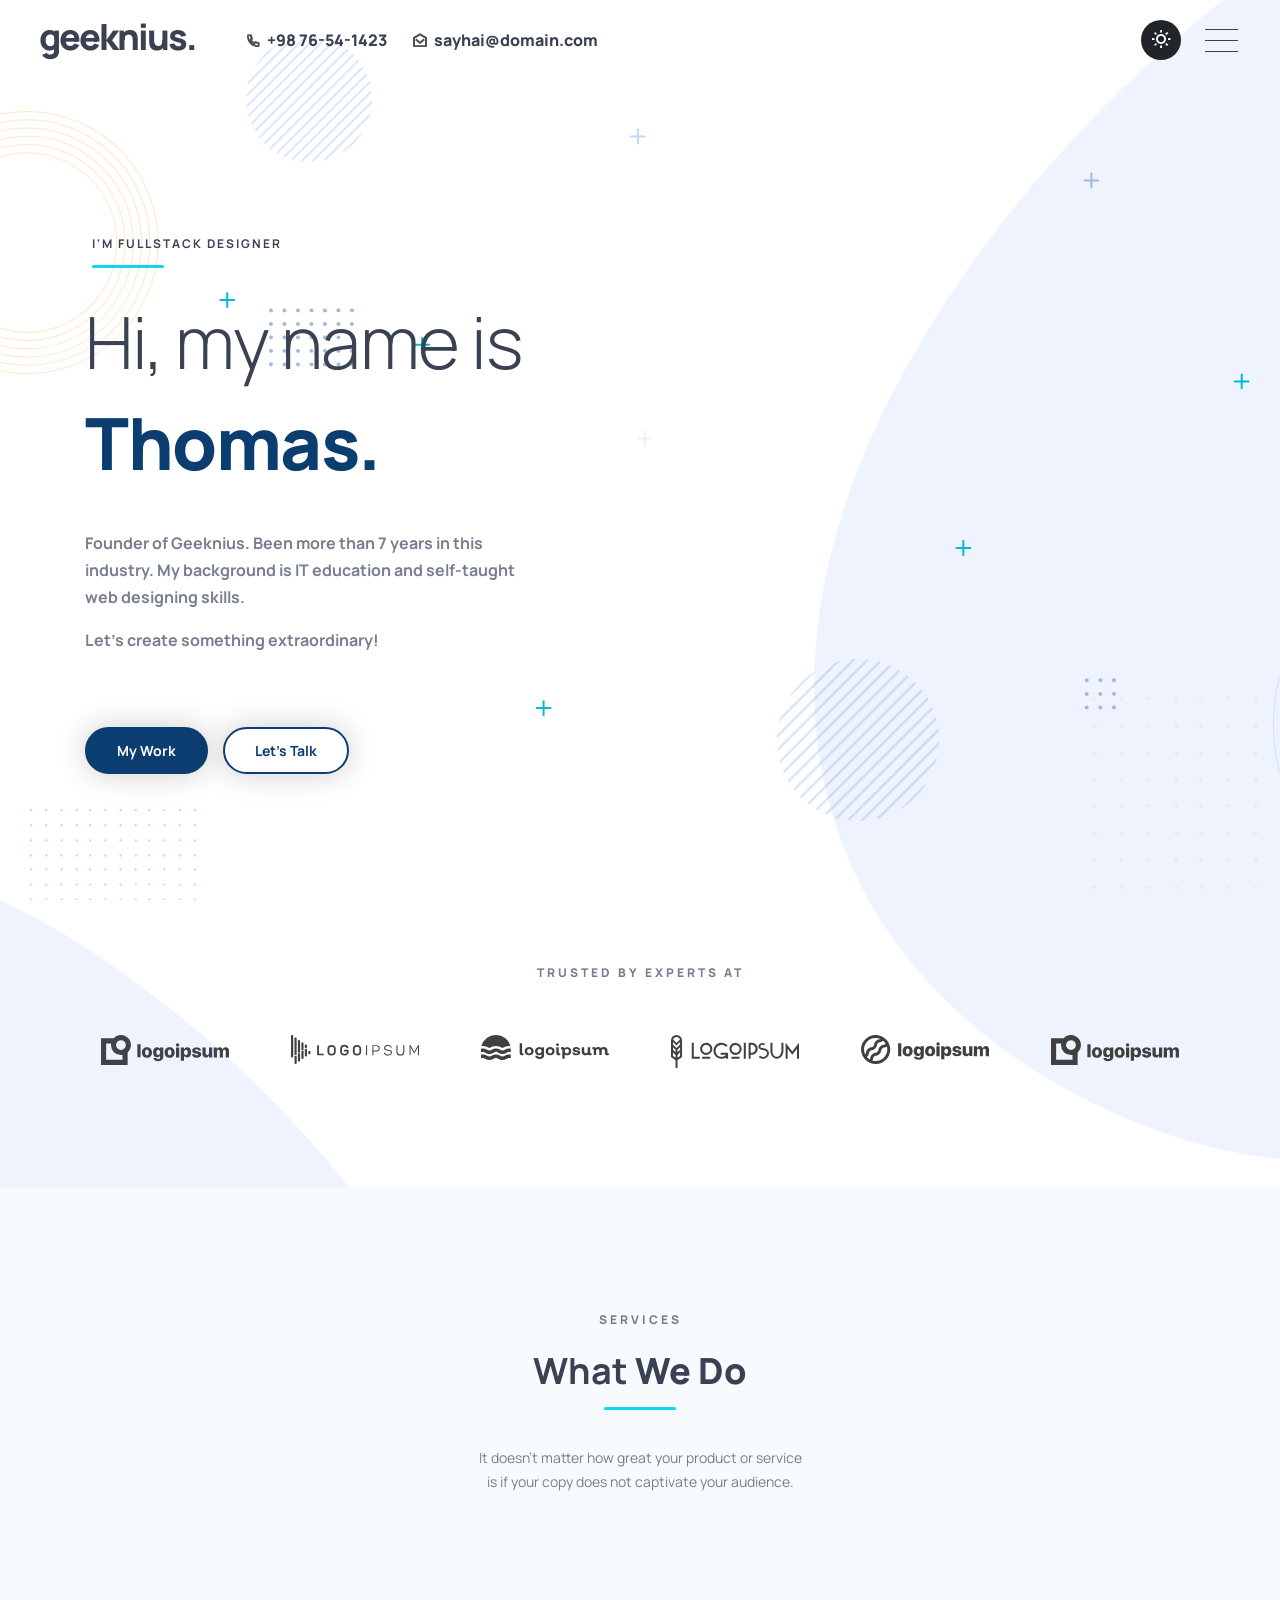
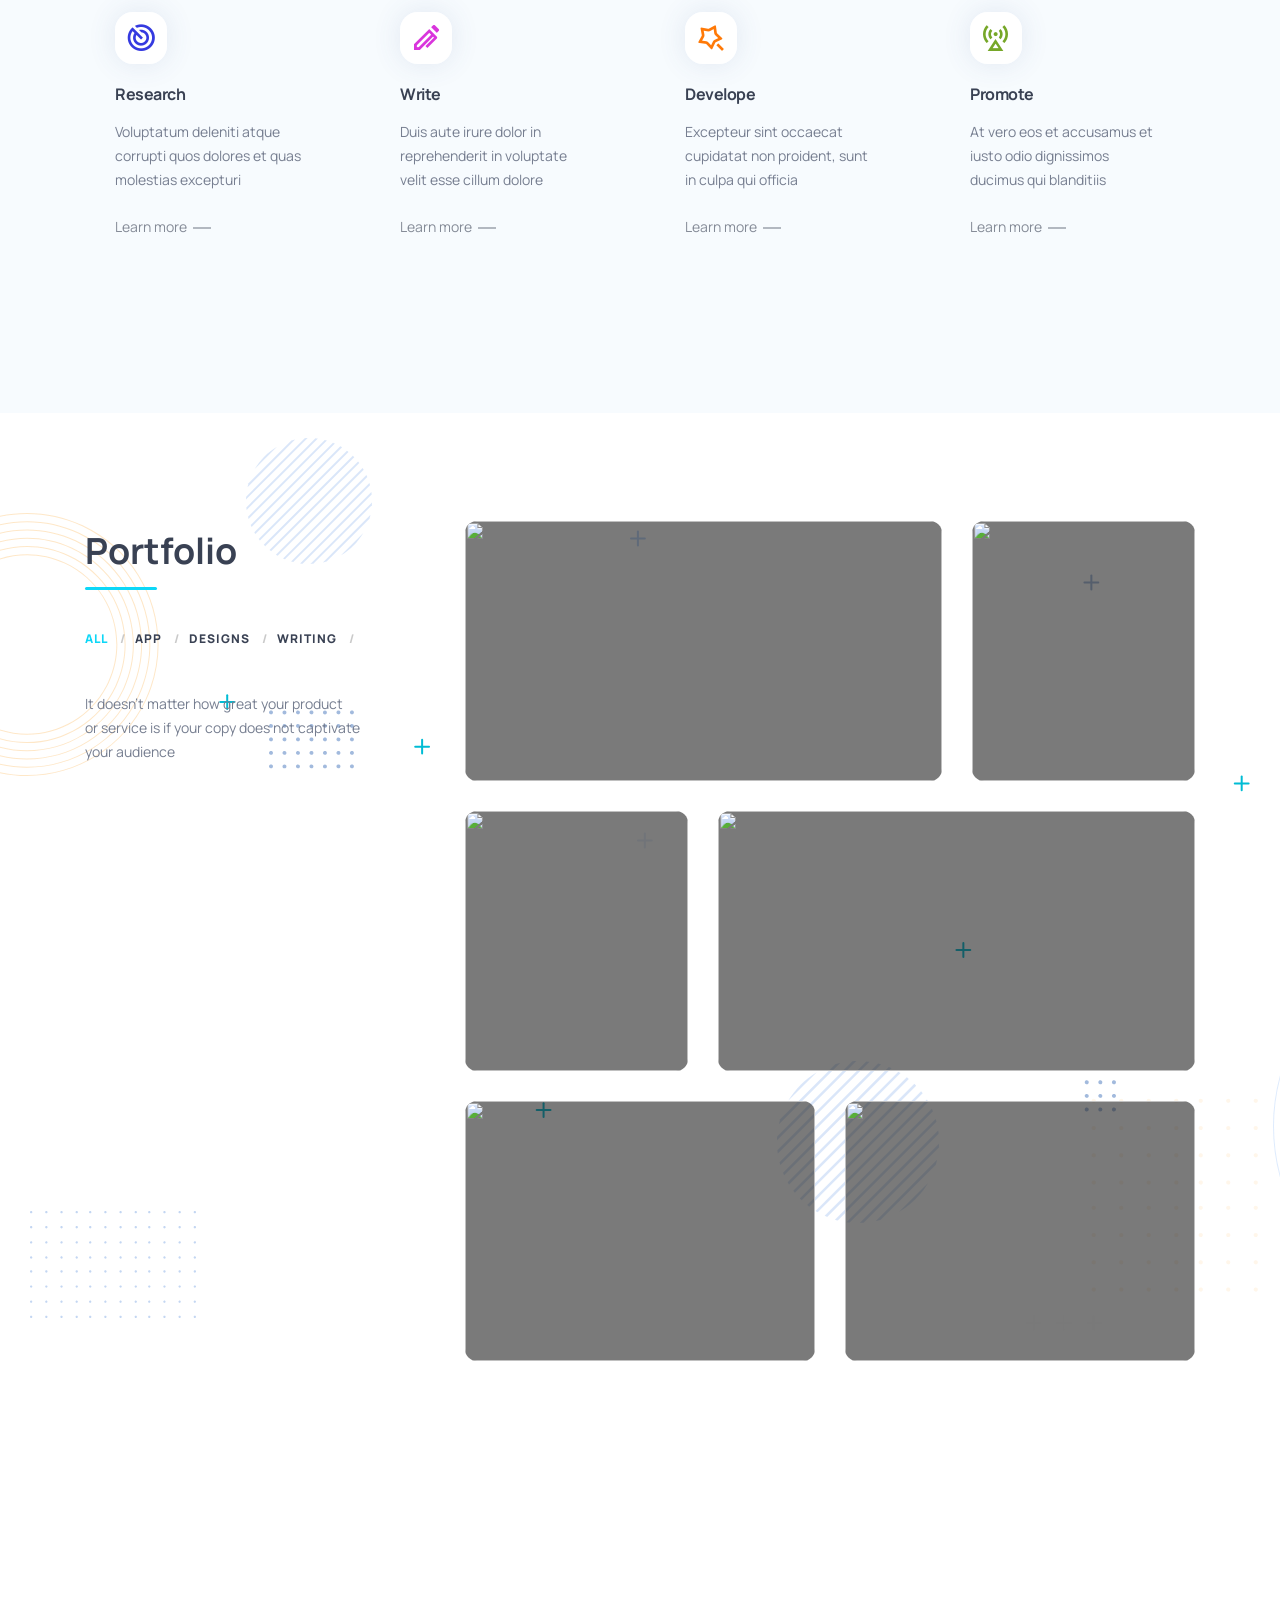
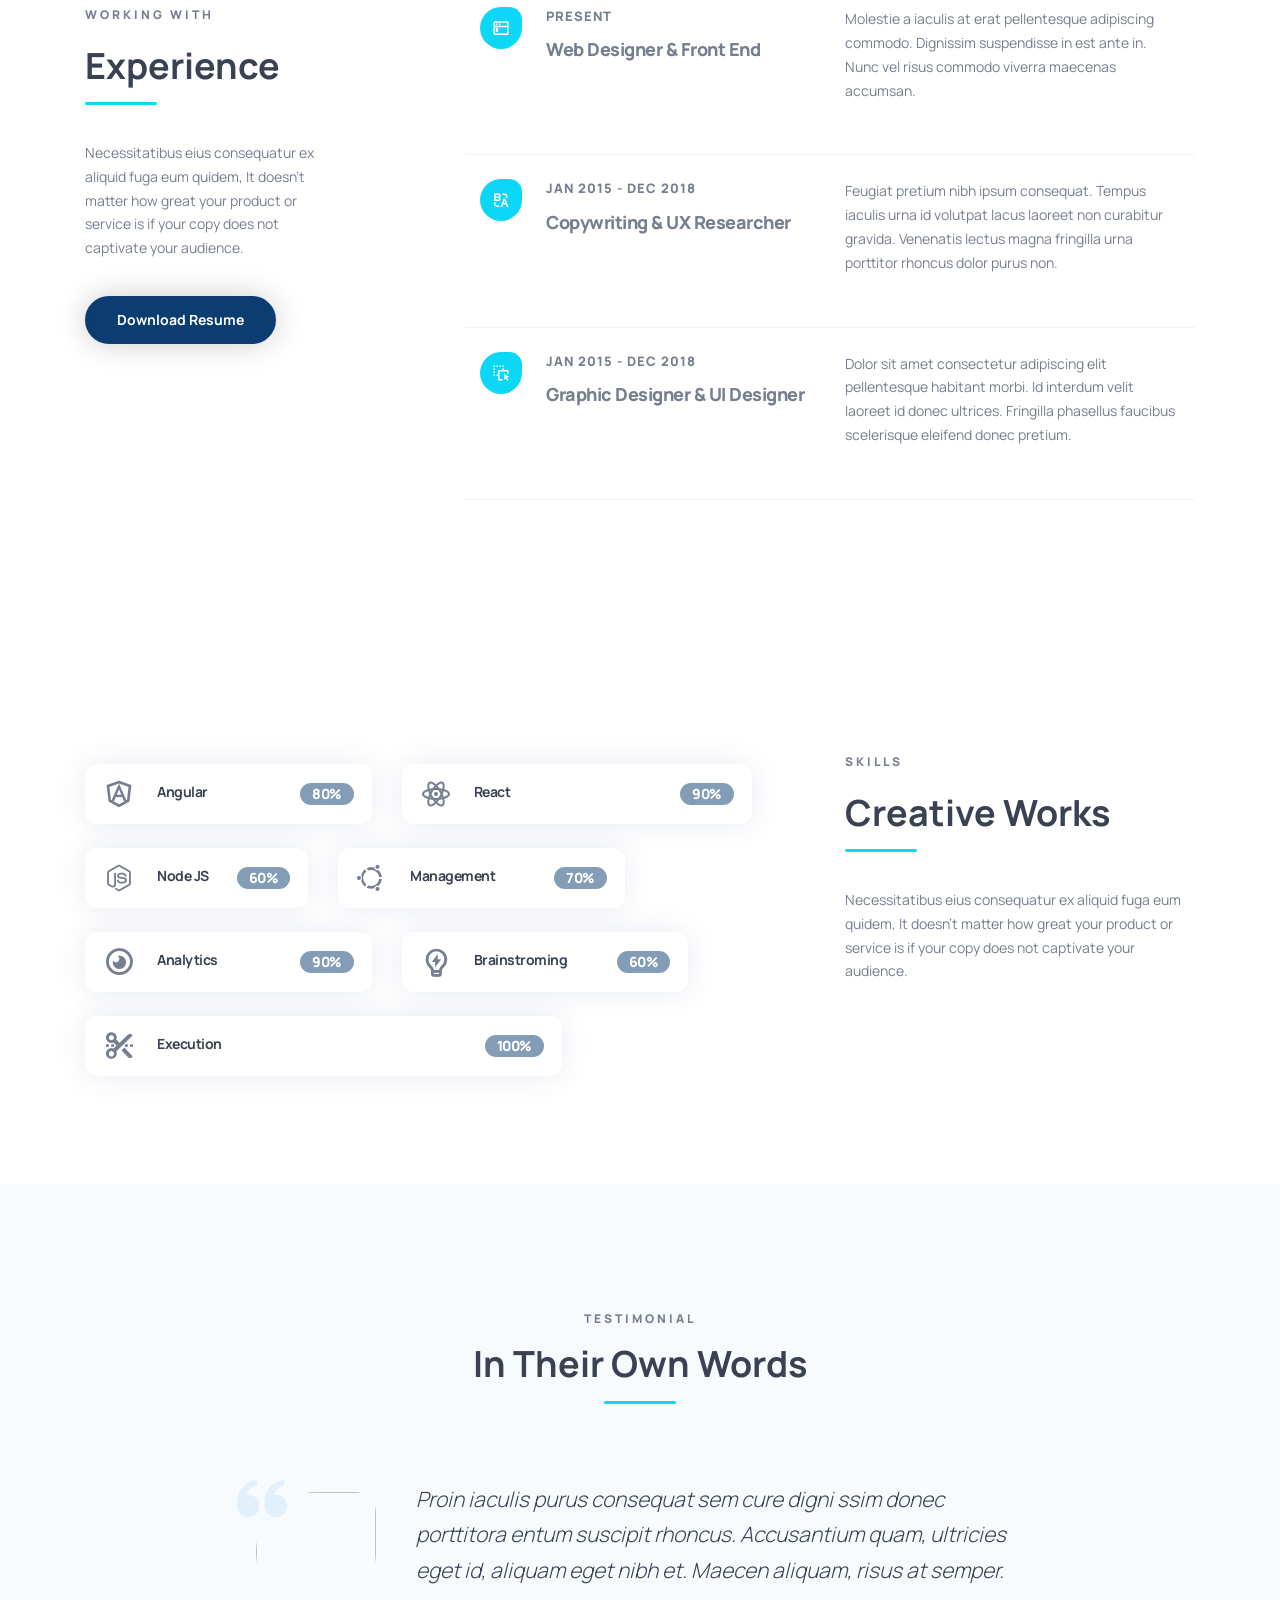
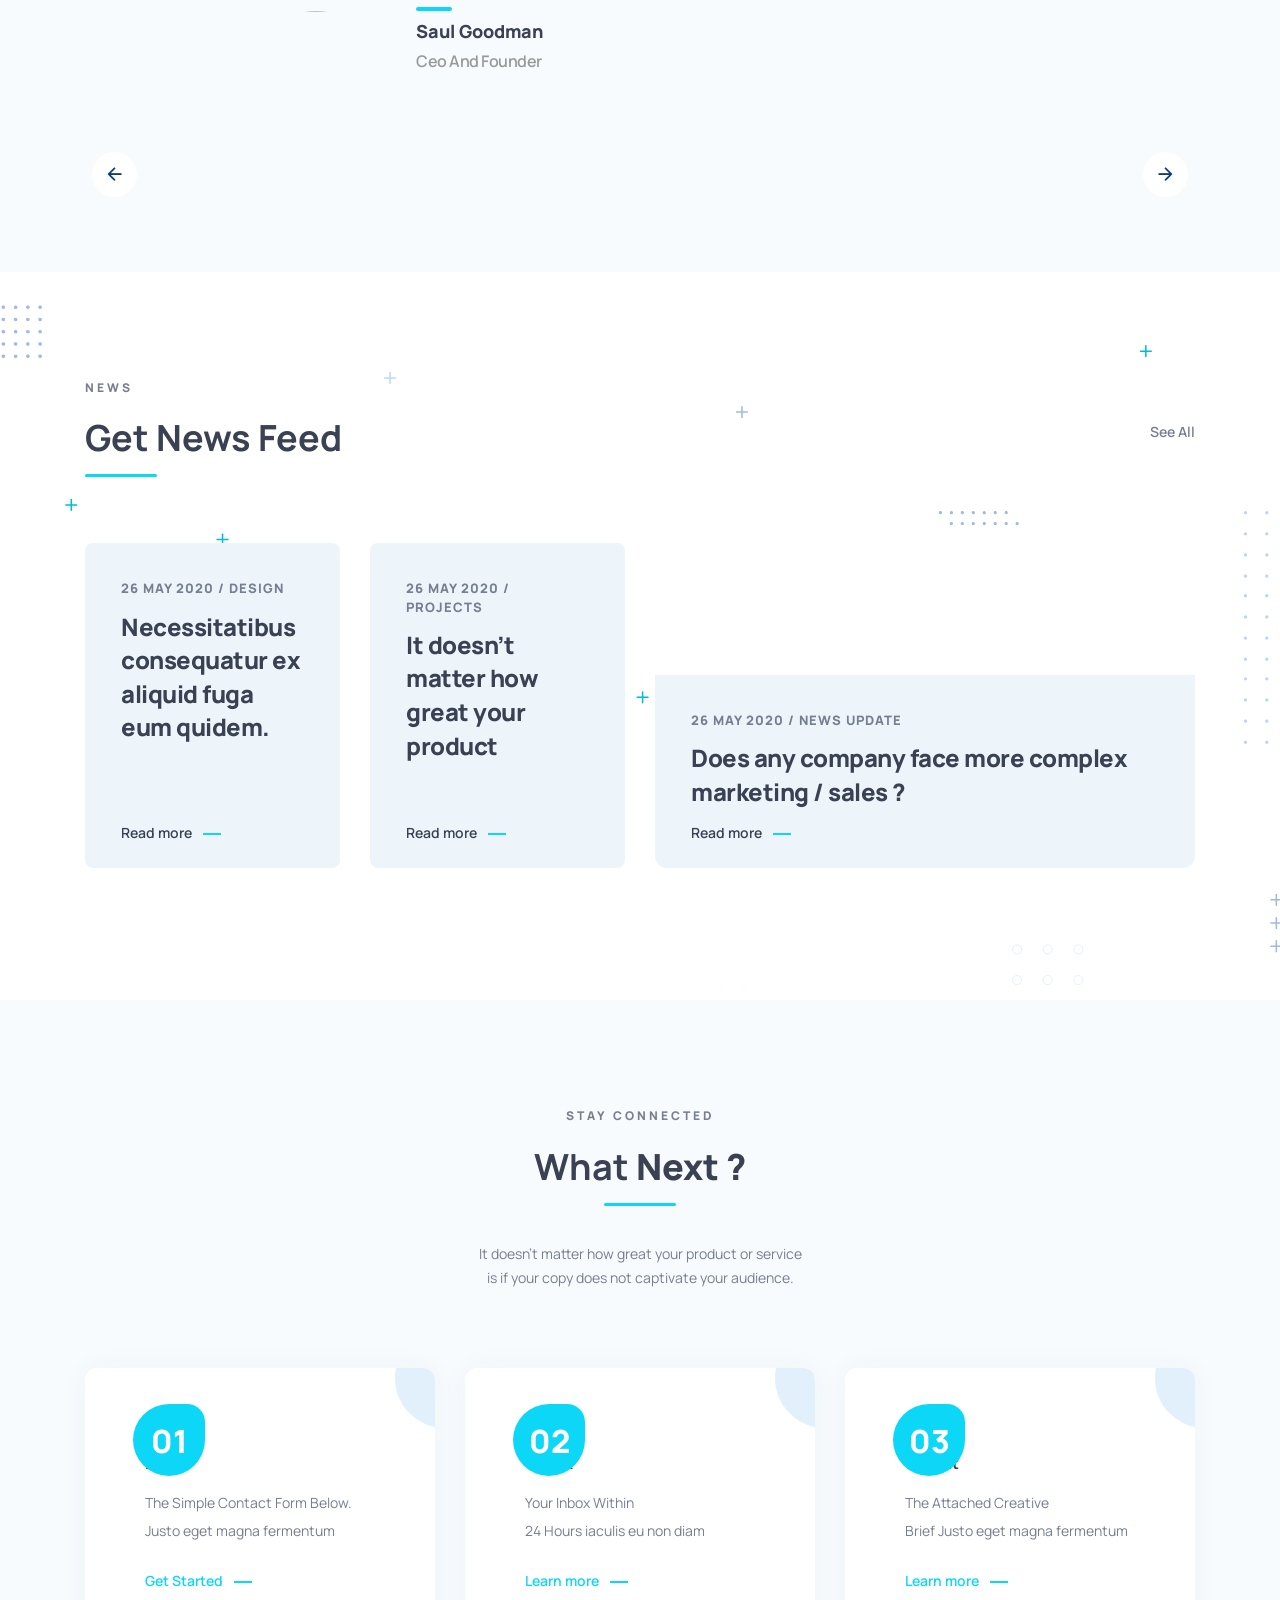
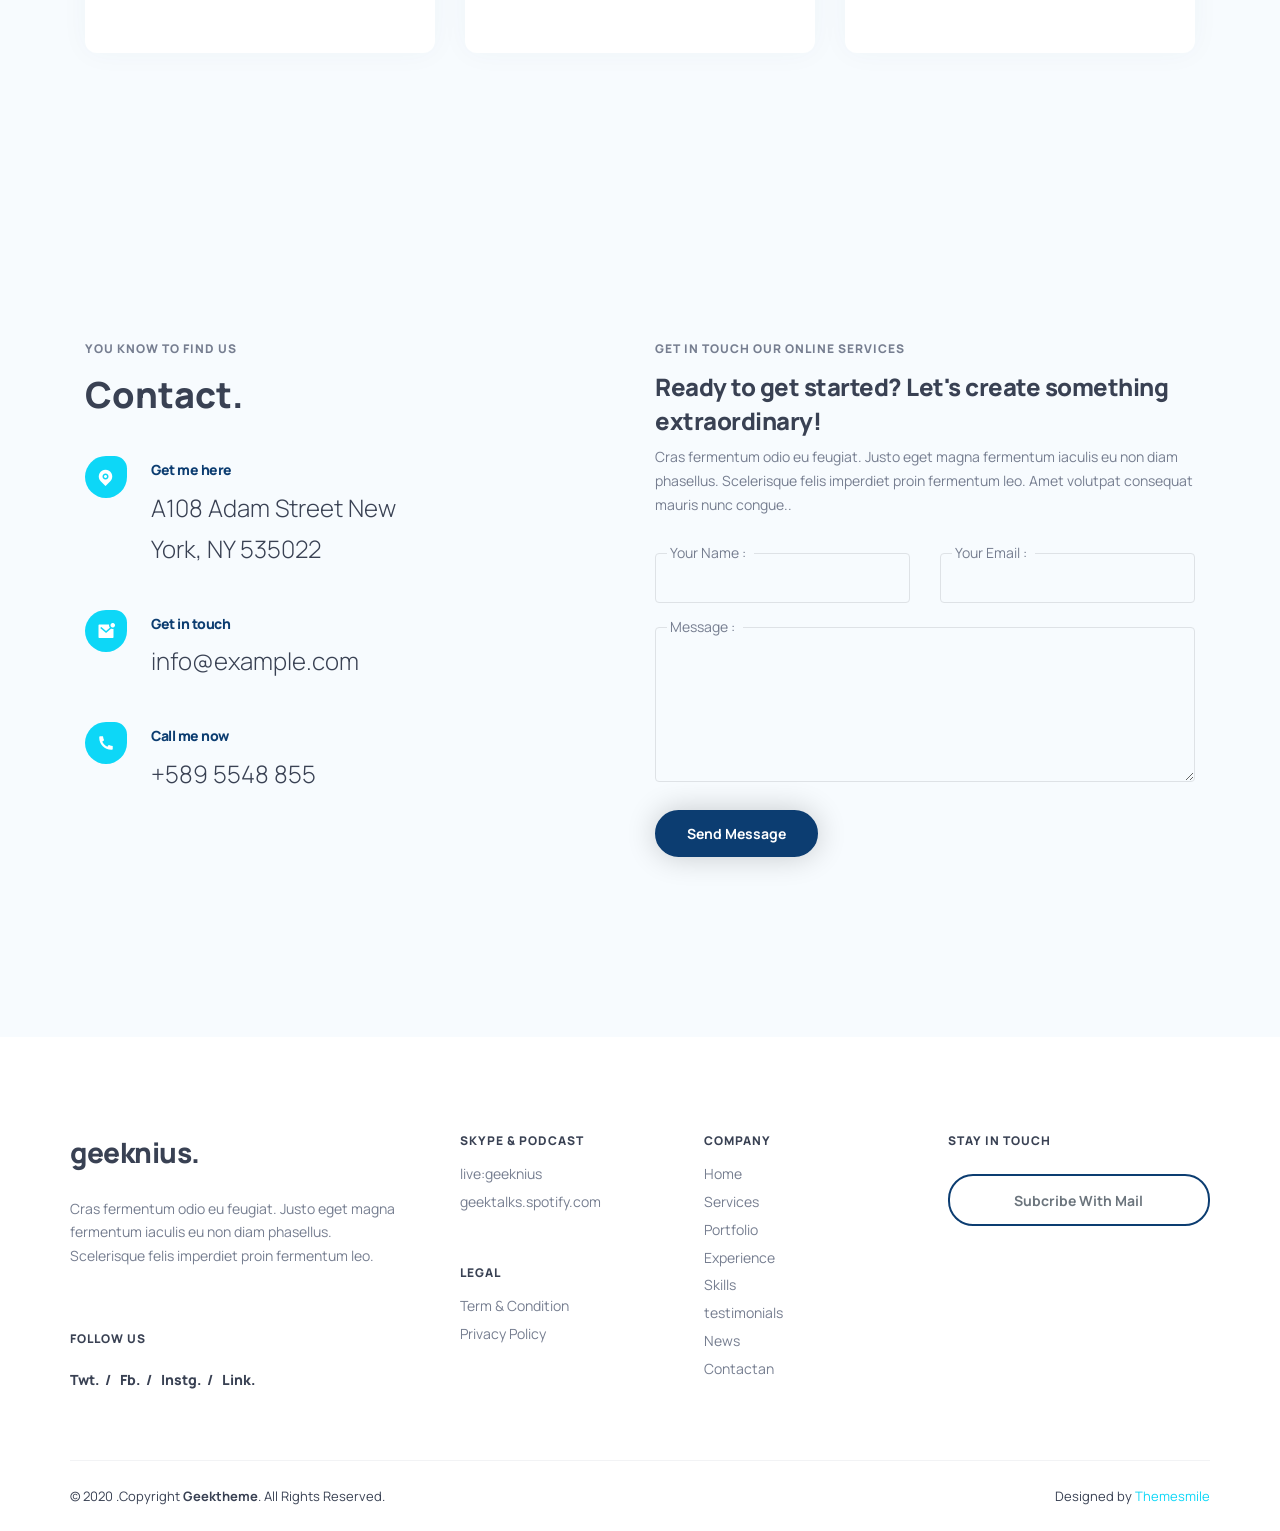
==== index.html @ 960a86a0 "add config" ====
<!DOCTYPE html>
<html lang="en">

<head>
  <meta charset="utf-8">
  <meta name="viewport" content="width=device-width, initial-scale=1, shrink-to-fit=no">
  <meta name="description" content="Geeknius - Creative Personal CV/Resume HTML Template">
  <meta name="author" content="Themesmile">
  <title>Geeknius Bootstrap Template - Index</title>
  <!-- Favicons -->
  <link href="assets/img/favicon.png" rel="icon">
  <link href="assets/img/apple-touch-icon.png.html" rel="apple-touch-icon">

  <!-- Google Fonts -->
  <link href="https://fonts.googleapis.com/css?family=Poppins:300,300i,400,400i,500,500i,600,600i,700,700i"
    rel="stylesheet">
  <link
    href="https://fonts.googleapis.com/css2?family=Hind:wght@400;700&amp;family=Manrope:wght@200;300;400;600;700;800&amp;display=swap"
    rel="stylesheet">

  <!-- Vendor CSS Files -->
  <link href="assets/vendor/bootstrap/css/bootstrap.min.css" rel="stylesheet">
  <link href="assets/vendor/icofont/icofont.min.css" rel="stylesheet">
  <link href="assets/vendor/remixicon/remixicon.css" rel="stylesheet">
  <link href="assets/vendor/boxicons/css/boxicons.min.css" rel="stylesheet">
  <link href="assets/vendor/owl.carousel/assets/owl.carousel.min.css" rel="stylesheet">
  <link href="assets/vendor/venobox/venobox.css" rel="stylesheet">


  <!-- Template Main CSS File -->
  <link href="assets/css/theme.css" rel="stylesheet">
  <script src="https://unpkg.com/@lottiefiles/lottie-player@latest/dist/lottie-player.js"></script>
</head>

<body>
  <aside>
    <nav class="nav-menu d-none d-lg-none">
      <div class="header-menu">
        <ul class="social-icon">
          <li class="social"><a href=""><i class="ri-twitter-line"></i></a></li>
          <li class="social"><a href=""><i class="ri-instagram-line"></i></a> </li>
          <li class="social"><a href=""><i class="ri-dribbble-line"></i></a> </li>
        </ul>
      </div>
      <ul>
        <li class="active"><a href="#header">Home</a></li>
        <li><a href="#we-do">Services</a></li>
        <li><a href="#portfolio">Portfolio</a></li>
        <li><a href="#experience">Experience</a></li>
        <li><a href="#features">Skills</a></li>
        <li><a href="#testimonials">testimonials</a></li>
        <li><a href="#blog-news">News</a></li>
        <li><a href="#contact">Contactan</a></li>
      </ul>
      <div class="footer-menu"><a href="#blog-news">© Themesmile. 2020. <br>All Rights Reserved.</a></div>
    </nav><!-- .nav-menu -->
  </aside>
  <!-- ======= Header ======= -->
  <header id="header" class="fixed-top d-flex align-items-center">
    <div class="container-fluid d-flex align-items-center">
      <div class="logo mr-auto">
        <h1 class="text-light"><a href="index.html">
            geeknius.
          </a></h1>
        <!-- Uncomment below if you prefer to use an image logo -->
        <!-- <a href="index.html"><img src="assets/img/logo-12.svg" alt="" class="class="logo-2"></a>-->
        <ul>
          <li><a href="#"><i class="ri-phone-line"></i>+98 76-54-1423</a></li>
          <li><a href="#"><i class="ri-mail-open-line"></i>sayhai@domain.com</a></li>
        </ul>
      </div>
      <div class="nav-submenu d-lg-block d-flex align-items-center justify-content-center align-self-center">
        <ul>
          <li><input class="container_toggle" type="checkbox" id="switch" name="mode" /><label for="switch"></label>
          </li>
        </ul>
      </div>
    </div>
  </header><!-- End Header -->


  <!-- ======= Hero Section ======= -->
  <section id="hero" class="d-flex align-items-center">
    <div class="container">
      <div class="row justify-content-between">
        <div class="col-lg-5 justify-content-center">
          <h3>
            I'm Fullstack Designer
          </h3>
          <h2 class="name-headline">Hi, my name is<br> <span>Thomas.</span>
          </h2>
          <p>Founder of Geeknius. Been more than 7 years in this industry. My
            background is IT education and self-taught
            web designing skills.</p>
          <p> Let's create something extraordinary!</p>

          <div>
            <a href="#about" class="btn-get-started-solid scrollto">My Work</a>
            <a href="#about" class="btn-get-started scrollto">Let's Talk</a>
          </div>
        </div>

        <div class="col-lg-6 hero-img">

          <lottie-player src="assets/img/drawkit-grape-animation-2-LOOP.json" background="transparent" speed="1" id="bm"
            loop autoplay></lottie-player>
        </div>

      </div>
    </div>
  </section><!-- End Hero -->


  <!-- ======= Clients Section ======= -->
  <section id="clients" class="clients clients">
    <h2 class="testi-title">TRUSTED BY EXPERTS AT</h2>
    <div class="container">

      <div class="row justify-content-md-center">

        <div class="col-sm col-6">
          <img src="assets/img/logo-1.svg" class="img-fluid" alt="">
        </div>

        <div class="col-sm col-6">
          <img src="assets/img/logo-2.svg" class="img-fluid" alt="">
        </div>

        <div class="col-sm col-6">
          <img src="assets/img/logo-3.svg" class="img-fluid" alt="">
        </div>

        <div class="col-sm col-6">
          <img src="assets/img/logo-5.svg" class="img-fluid" alt="">
        </div>

        <div class="col-sm col-6">
          <img src="assets/img/logo-7.svg" class="img-fluid" alt="">
        </div>

        <div class="col-sm col-6">
          <img src="assets/img/logo-1.svg" class="img-fluid" alt="">
        </div>



      </div>

    </div>
  </section><!-- End Clients Section -->
  <!-- ======= My Services Section ======= -->
  <section id="we-do" class="d-flex align-items-center">
    <div class="container position-relative aos-init aos-animate">
      <div class="section-title">
        <h6>Services</h6>
        <h2>What <strong>we do</strong></h2>
        <p>It doesn’t matter how great your product or service<br> is if your copy does not captivate your audience.
        </p>
      </div>
      <div class="row icon-boxes">
        <div class="col-md-6 col-lg-3 d-flex align-items-stretch mb-5 mb-lg-0 aos-init aos-animate">
          <div class="icon-box">
            <div class="icon"><i class="ri-scan-2-line" style="color: #353ae0;"></i>
            </div>
            <h4 class="title"><a href="">Research</a></h4>
            <p class="description">Voluptatum deleniti atque corrupti quos dolores et quas molestias excepturi</p>
            <a class="learn-more" href="#">Learn more</a>
          </div>
        </div>

        <div class="col-md-6 col-lg-3 d-flex align-items-stretch mb-5 mb-lg-0 aos-init aos-animate">
          <div class="icon-box">
            <div class="icon"><i class="ri-ball-pen-line" style="color: #d935dc;"></i>
            </div>
            <h4 class="title"><a href="">Write</a></h4>
            <p class="description">Duis aute irure dolor in reprehenderit in voluptate velit esse cillum dolore</p>
            <a class="learn-more" href="#">Learn more</a>
          </div>
        </div>

        <div class="col-md-6 col-lg-3 d-flex align-items-stretch mb-5 mb-lg-0 aos-init aos-animate">
          <div class="icon-box">
            <div class="icon"><i class="ri-magic-line" style="color: #ff7907"></i></div>
            <h4 class="title"><a href="">Develope</a></h4>
            <p class="description">Excepteur sint occaecat cupidatat non proident, sunt in culpa qui officia</p>
            <a class="learn-more" href="#">Learn more</a>

          </div>
        </div>

        <div class="col-md-6 col-lg-3 d-flex align-items-stretch mb-5 mb-lg-0 aos-init aos-animate">
          <div class="icon-box">
            <div class="icon"><i class="ri-base-station-line" style="color:#76a728;"></i></div>
            <h4 class="title"><a href="">Promote</a></h4>
            <p class="description">At vero eos et accusamus et iusto odio dignissimos ducimus qui blanditiis</p>
            <a class="learn-more" href="#">Learn more</a>
          </div>
        </div>

      </div>
    </div>
  </section><!-- End My Services Section -->
  <!-- ======= Portfolio Section ======= -->
  <section id="portfolio" class="portfolio">
    <div class="container">

      <div class="row">
        <div class="col-lg-4">
          <div class="section-title">

            <h2 class="text-left">Portfolio</h2>
            <ul id="portfolio-flters">
              <li data-filter="*" class="filter-active">All</li>

              <li data-filter=".filter-app">App</li>

              <li data-filter=".filter-card">Designs</li>

              <li data-filter=".filter-wrtiting">Writing</li>
            </ul>
            <p class="text-left">It doesn’t matter how great your product<br> or service
              is if your copy does not captivate <br>your audience</p>
          </div>

        </div>

        <div class="col-lg-8">
          <div class="row portfolio-container" data-aos="fade-up" data-aos-delay="400">
            <div class="col-lg-8 col-md-6 portfolio-item filter-app">
              <div class="portfolio-wrap">
                <img
                  src="https://images.pexels.com/photos/163811/street-art-shipping-container-freight-highway-163811.jpeg?auto=compress&amp;cs=tinysrgb&amp;dpr=2&amp;h=750&amp;w=1260"
                  class="img-fluid" alt="">
                <div class="portfolio-info">
                  <h4>App 1</h4>
                  <p>App</p>
                  <div class="portfolio-links">
                    <a href="https://images.pexels.com/photos/163811/street-art-shipping-container-freight-highway-163811.jpeg?auto=compress&amp;cs=tinysrgb&amp;dpr=2&amp;h=750&amp;w=1260"
                      data-gall="portfolioGallery" class="venobox" title="App 1"><i class="ri-eye-line"></i></a>
                  </div>
                </div>
              </div>
            </div>

            <div class="col-lg-4 col-md-6 portfolio-item filter-wrtiting">
              <div class="portfolio-wrap">
                <img
                  src="https://images.unsplash.com/photo-1487017159836-4e23ece2e4cf?ixlib=rb-1.2.1&amp;ixid=eyJhcHBfaWQiOjEyMDd9&amp;auto=format&amp;fit=crop&amp;w=1351&amp;q=80"
                  class="img-fluid" alt="">
                <div class="portfolio-info">
                  <h4>Web 3</h4>
                  <p>Web</p>
                  <div class="portfolio-links">
                    <a href="https://images.unsplash.com/photo-1487017159836-4e23ece2e4cf?ixlib=rb-1.2.1&amp;ixid=eyJhcHBfaWQiOjEyMDd9&amp;auto=format&amp;fit=crop&amp;w=1351&amp;q=80"
                      data-gall="portfolioGallery" class="venobox" title="Web 3"><i class="ri-eye-line"></i></a>
                  </div>
                </div>
              </div>
            </div>

            <div class="col-lg-4 col-md-6 portfolio-item filter-app">
              <div class="portfolio-wrap">
                <img
                  src="https://images.unsplash.com/photo-1553531580-652231dae097?ixlib=rb-1.2.1&amp;ixid=eyJhcHBfaWQiOjEyMDd9&amp;auto=format&amp;fit=crop&amp;w=813&amp;q=80"
                  class="img-fluid" alt="">
                <div class="portfolio-info">
                  <h4>App 2</h4>
                  <p>App</p>
                  <div class="portfolio-links">
                    <a href="https://images.unsplash.com/photo-1553531580-652231dae097?ixlib=rb-1.2.1&amp;ixid=eyJhcHBfaWQiOjEyMDd9&amp;auto=format&amp;fit=crop&amp;w=813&amp;q=80"
                      data-gall="portfolioGallery" class="venobox" title="App 2"><i class="ri-eye-line"></i></a>
                  </div>
                </div>
              </div>
            </div>

            <div class="col-lg-8 col-md-6 portfolio-item filter-card">
              <div class="portfolio-wrap">
                <img
                  src="https://images.unsplash.com/photo-1553531768-4ce3fb0b07fe?ixlib=rb-1.2.1&amp;ixid=eyJhcHBfaWQiOjEyMDd9&amp;auto=format&amp;fit=crop&amp;w=800&amp;q=80"
                  class="img-fluid" alt="">
                <div class="portfolio-info">
                  <h4>Card 2</h4>
                  <p>Card</p>
                  <div class="portfolio-links">
                    <a href="https://images.unsplash.com/photo-1553531768-4ce3fb0b07fe?ixlib=rb-1.2.1&amp;ixid=eyJhcHBfaWQiOjEyMDd9&amp;auto=format&amp;fit=crop&amp;w=800&amp;q=80"
                      data-gall="portfolioGallery" class="venobox" title="Card 2"><i class="ri-eye-line"></i></a>
                  </div>
                </div>
              </div>
            </div>

            <div class="col-lg-6 col-md-6 portfolio-item filter-wrtiting">
              <div class="portfolio-wrap">
                <img
                  src="https://images.unsplash.com/photo-1524668951403-d44b28200ce0?ixlib=rb-1.2.1&amp;ixid=eyJhcHBfaWQiOjEyMDd9&amp;auto=format&amp;fit=crop&amp;w=1267&amp;q=80"
                  class="img-fluid" alt="">
                <div class="portfolio-info">
                  <h4>Web 2</h4>
                  <p>Web</p>
                  <div class="portfolio-links">
                    <a href="https://images.unsplash.com/photo-1524668951403-d44b28200ce0?ixlib=rb-1.2.1&amp;ixid=eyJhcHBfaWQiOjEyMDd9&amp;auto=format&amp;fit=crop&amp;w=1267&amp;q=80"
                      data-gall="portfolioGallery" class="venobox" title="Web 2"><i class="ri-eye-line"></i></a>
                  </div>
                </div>
              </div>
            </div>

            <div class="col-lg-6 col-md-6 portfolio-item filter-app">
              <div class="portfolio-wrap">
                <img
                  src="https://images.unsplash.com/photo-1494253109108-2e30c049369b?ixlib=rb-1.2.1&amp;auto=format&amp;fit=crop&amp;w=1350&amp;q=80"
                  class="img-fluid" alt="">
                <div class="portfolio-info">
                  <h4>App 3</h4>
                  <p>App</p>
                  <div class="portfolio-links">
                    <a href="https://images.unsplash.com/photo-1494253109108-2e30c049369b?ixlib=rb-1.2.1&amp;auto=format&amp;fit=crop&amp;w=1350&amp;q=80"
                      data-gall="portfolioGallery" class="venobox" title="App 3"><i class="ri-eye-line"></i></a>

                  </div>
                </div>
              </div>
            </div>
          </div>
        </div>

      </div>

    </div>
  </section><!-- End Portfolio Section -->

  <!-- ======= Experience Section ======= -->
  <section id="experience" class="experience">
    <div class="container">
      <div class="row justify-content-between aos-init aos-animate">
        <div class="col-md-3 d-flex align-content-top flex-wrap">
          <div class="section-title aos-init aos-animate">
            <h6 class="text-left">Working with</h6>
            <h2 class="text-left">Experience</h2>
            <p class="text-left">Necessitatibus eius consequatur ex aliquid fuga eum quidem, It doesn’t matter how
              great your product or service
              is if your copy does not captivate your audience.<br>
              <a href="#" class="btn-get-started-solid">Download Resume</a></p>
          </div>
        </div>


        <div class="col-md-8">
          <div class="row experience-item align-items-stretch">
            <div class="col-lg-6">
              <i class="ri-terminal-window-line"></i>
              <h6>Present</h6>
              <h4>Web designer & Front End</h4>
            </div>
            <div class="col-lg-6">
              <p>
                Molestie a iaculis at erat pellentesque adipiscing commodo. Dignissim suspendisse in est ante in. Nunc
                vel
                risus commodo viverra maecenas accumsan.
              </p>
            </div>
          </div><!-- End Experience Item-->

          <div class="row experience-item d-flex align-items-stretch">
            <div class="col-lg-6">
              <i class="ri-a-b"></i>
              <h6>Jan 2015 - Dec 2018</h6>
              <h4>Copywriting & UX Researcher</h4>
            </div>
            <div class="col-lg-6">
              <p>
                Feugiat pretium nibh ipsum consequat. Tempus iaculis urna id volutpat lacus laoreet non curabitur
                gravida.
                Venenatis lectus magna fringilla urna porttitor rhoncus dolor purus non.
              </p>
            </div>
          </div><!-- End Experience Item-->
          <div class="row experience-item d-flex align-items-stretch">
            <div class="col-lg-6">
              <i class="ri-drag-drop-line"></i>
              <h6>Jan 2015 - Dec 2018</h6>
              <h4>Graphic Designer & UI Designer</h4>
            </div>
            <div class="col-lg-6">
              <p>
                Dolor sit amet consectetur adipiscing elit pellentesque habitant morbi. Id interdum velit laoreet id
                donec
                ultrices. Fringilla phasellus faucibus scelerisque eleifend donec pretium.
              </p>
            </div>
          </div><!-- End Experience Item-->
        </div>
      </div>
    </div>
  </section><!-- End Experience Section -->


  <!-- ======= Features Section ======= -->
  <section id="features" class="features">
    <div class="container">
      <div class="row">
        <div class="col-md-8 d-flex align-items-stretch mt-4">
          <div class="row">
            <div class="col col-lg-5 col-md-12 col-sm-12 col-xs-12 mt-md-0">
              <div class="icon-box">
                <i class="ri-angularjs-line"></i>
                <h3><a href="">Angular</a><strong>80%</strong></h3>
              </div>
            </div>
            <div class="col col-lg-6 col-md-12 col-sm-12 col-xs-12 mt-4 mt-md-0">
              <div class="icon-box">
                <i class="ri-reactjs-line"></i>
                <h3><a href="">React</a><strong>90%</strong></h3>
              </div>
            </div>
            <div class="col col-lg-4 col-md-12 col-sm-12 col-xs-12 mt-4 ">
              <div class="icon-box">

                <i class='bx bxl-nodejs'></i>
                <h3><a href="">Node JS</a><strong>60%</strong></h3>
              </div>
            </div>
            <div class="col col-lg-5 col-md-12 col-sm-12 col-xs-12 mt-4 mt-md-8">
              <div class="icon-box">

                <i class="ri-ubuntu-line"></i>
                <h3><a href="">Management</a><strong>70%</strong></h3>
              </div>
            </div>
            <div class="col col-lg-5 col-md-12 col-sm-12 col-xs-12 mt-4 mt-md-6">
              <div class="icon-box">
                <i class="ri-eye-2-line"></i>
                <h3><a href="">Analytics</a><strong>90%</strong></h3>
              </div>
            </div>
            <div class="col col-lg-5 col-md-12 col-sm-12 col-xs-12 mt-4">
              <div class="icon-box">
                <i class="ri-lightbulb-flash-line"></i>
                <h3><a href="">Brainstroming</a><strong>60%</strong></h3>
              </div>
            </div>
            <div class="col col-lg-8 col-md-12 col-sm-12 col-xs-12 mt-4">
              <div class="icon-box">
                <i class="ri-scissors-cut-fill"></i>
                <h3><a href="">Execution</a><strong>100%</strong></h3>
              </div>
            </div>
          </div>
        </div>

        <div class="col-md-4 d-flex align-content-center flex-wrap">
          <div class="section-title">
            <h6 class="text-left">Skills</h6>
            <h2 class="text-left">Creative Works</h2>
            <p class="text-left">Necessitatibus eius consequatur ex aliquid fuga eum quidem, It doesn’t matter how
              great your product or service
              is if your copy does not captivate your audience.</p>
          </div>
        </div>
      </div>
    </div>
  </section><!-- End Features Section -->





  <!-- ======= Testimonials Section ======= -->
  <section id="testimonials" class="testimonials section-bg">
    <div class="container">
      <div class="section-title">
        <h4 class="testi-title">Testimonial</h4>
        <h2>In their own words</h2>
      </div>
      <div class="owl-carousel testimonials-carousel" data-aos="fade-up" data-aos-delay="200">
        <div class="testimonial-wrap">

          <div class="testimonial-item">

            <img src="https://randomuser.me/api/portraits/men/3.jpg" class="testimonial-img" alt="">
            <div class="text-testimonial">
              <p>

                <i class="bx bxs-quote-alt-left quote-icon-left"></i>
                Proin iaculis purus consequat sem cure digni ssim donec porttitora entum suscipit rhoncus. Accusantium
                quam, ultricies eget id, aliquam eget nibh et. Maecen aliquam, risus at semper.
                <i class="bx bxs-quote-alt-right quote-icon-right"></i>
              </p>

              <h3>Saul Goodman</h3>
              <h4>Ceo And Founder</h4>
            </div>
          </div>

        </div>
        <div class="testimonial-wrap">
          <div class="testimonial-item">
            <img src="https://randomuser.me/api/portraits/women/15.jpg" class="testimonial-img" alt="">
            <div class="text-testimonial">
              <p>
                <i class="bx bxs-quote-alt-left quote-icon-left"></i>
                Export tempor illum tamen malis malis eram quae irure esse labore quem cillum quid cillum eram malis
                quorum velit fore eram velit sunt aliqua noster fugiat irure amet legam anim culpa.
                <i class="bx bxs-quote-alt-right quote-icon-right"></i>
              </p>

              <h3>Sara Wilsson</h3>
              <h4>Designer</h4>
            </div>
          </div>
        </div>
        <div class="testimonial-wrap">
          <div class="testimonial-item">
            <img src="https://randomuser.me/api/portraits/women/16.jpg" class="testimonial-img" alt="">
            <div class="text-testimonial">


              <p>
                <i class="bx bxs-quote-alt-left quote-icon-left"></i>
                Enim nisi quem export duis labore cillum quae magna enim sint quorum nulla quem veniam duis minim
                tempor
                labore quem eram duis noster aute amet eram fore quis sint minim.
                <i class="bx bxs-quote-alt-right quote-icon-right"></i>
              </p>

              <h3>Jena Karlis</h3>
              <h4>Store Owner</h4>
            </div>
          </div>
        </div>

        <div class="testimonial-wrap">
          <div class="testimonial-item">
            <img src="https://randomuser.me/api/portraits/men/35.jpg" class="testimonial-img" alt="">
            <div class="text-testimonial">
              <p>
                <i class="bx bxs-quote-alt-left quote-icon-left"></i>
                Fugiat enim eram quae cillum dolore dolor amet nulla culpa multos export minim fugiat minim velit
                minim
                dolor enim duis veniam ipsum anim magna sunt elit fore quem.
                <i class="bx bxs-quote-alt-right quote-icon-right"></i>
              </p>

              <h3>Matt Brandon</h3>
              <h4>Freelancer</h4>
            </div>
          </div>
        </div>
      </div>

    </div>
  </section><!-- End Testimonials Section -->

  <!-- ======= Blog News Section ======= -->
  <section id="blog-news" class="blog-news">
    <div class="container">
      <div class="section-title aos-init aos-animate">
        <h6 class="text-left">News</h6>
        <h2 class="text-left">Get news feed <small>See all</small></h2>
      </div>
      <div class="row">

        <div class="col-sm-12 col-lg-3 col-12">
          <div class="card"
            style='background-image: url("https://images.unsplash.com/photo-1502014822147-1aedfb0676e0?ixlib=rb-1.2.1&ixid=eyJhcHBfaWQiOjEyMDd9&auto=format&fit=crop&w=675&q=80");'
            data-aos="fade-up" data-aos-delay="100">
            <div class="card-body-second">
              <h6 class="card-text">26 May 2020 / Design</h6>
              <h5 class="card-title"><a href="#">Necessitatibus consequatur ex aliquid fuga eum quidem.</a></h5>

              <div class="read-more"><a href="#"> Read more</a></div>
            </div>
          </div>

        </div>
        <div class="col-sm-12 col-lg-3 col-12">
          <div class="card"
            style='background-image: url("https://images.unsplash.com/photo-1505515888495-c1897b0b5740?ixlib=rb-1.2.1&ixid=eyJhcHBfaWQiOjEyMDd9&auto=format&fit=crop&w=1350&q=80");'
            data-aos="fade-up" data-aos-delay="100">
            <div class="card-body-second">
              <h6 class="card-text">26 May 2020 / Projects</h6>
              <h5 class="card-title"><a href="#">It doesn’t matter how great your product</a></h5>
              <div class="read-more"><a href="#">Read more</a></div>
            </div>
          </div>
        </div>
        <div class="col-sm-12 col-lg-6 col-12">
          <div class="card"
            style='background-image: url("https://images.unsplash.com/photo-1510070009289-b5bc34383727?ixlib=rb-1.2.1&ixid=eyJhcHBfaWQiOjEyMDd9&auto=format&fit=crop&w=1350&q=80");'
            data-aos="fade-up" data-aos-delay="100">
            <div class="card-body">
              <h6 class="card-text">26 May 2020 / News update</h6>
              <h5 class="card-title"><a href="#">Does any company face more complex marketing / sales ?</a></h5>

              <div class="read-more"><a href="#">Read more</a></div>
            </div>
          </div>
        </div>
      </div>

    </div>
  </section>
  <!-- End Blog News Section -->
  <!-- ======= Services Section ======= -->
  <section id="services" class="services">
    <div class="container">

      <div class="section-title">
        <h6>Stay connected</h6>
        <h2>What <strong>Next ?</strong></h2>
        <p>It doesn’t matter how great your product or service<br> is if your copy does not captivate your audience.
        </p>
      </div>

      <div class="row">
        <div class="col-md-12 col-lg-4 d-flex align-items-stretch mb-5 mb-lg-0">
          <div class="icon-box">
            <div class="icon">01</div>

            <div class="icon-box-img" id="stepOne">
              <lottie-player src="assets/img/drawkit-grape-animation-8-LOOP.json" background="transparent" speed="0.8"
                id="bm" loop autoplay></lottie-player>
            </div>
            <h4 class="title"><a href="">Filout</a></h4>
            <p class="description">The Simple Contact Form Below. Justo eget magna fermentum </p>

            <div class="read-more"><a href="#">Get Started</a></div>
          </div>

        </div>

        <div class="col-md-12 col-lg-4 d-flex align-items-stretch mb-5 mb-lg-0">
          <div class="icon-box">
            <div class="icon">02</div>
            <div class="icon-box-img" id="stepTwo">
              <lottie-player src="assets/img/drawkit-grape-animation-7-LOOP.json" background="transparent" speed="0.8"
                id="bm" loop autoplay></lottie-player>


            </div>

            <h4 class="title"><a href="">Check</a></h4>
            <p class="description">Your Inbox Within
              <br>24 Hours iaculis eu non diam </p>
            <div class="read-more"><a href="#">Learn more</a></div>

          </div>
        </div>

        <div class="col-md-12 col-lg-4 d-flex align-items-stretch mb-5 mb-lg-0">
          <div class="icon-box">
            <div class="icon">03</div>
            <div class="icon-box-img" id="stepThree">
              <lottie-player src="assets/img/drawkit-grape-animation-6-LOOP.json" background="transparent" speed="0.8"
                id="bm" loop autoplay></lottie-player>
            </div>
            <h4 class="title"><a href="">Submit</a></h4>
            <p class="description">The Attached Creative<br> Brief Justo eget magna fermentum</p>

            <div class="read-more"><a href="#">Learn more</a></div>

          </div>
        </div>
      </div>

    </div>
  </section><!-- End Services Section -->


  <!-- ======= Contact Section ======= -->
  <section id="contact" class="contact">
    <div class="container">
      <div class="row justify-content-between">
        <div class="col-lg-4 col-md-12">
          <div class="contact-about">
            <h6 class="text-left">You know to find us</h6>
            <h3 class="text-left">Contact.
            </h3>

          </div>

          <div class="info">
            <div>
              <i class="ri-map-pin-fill"></i>
              <h4>Get me here</h4>
              <p>A108 Adam Street New York, NY 535022</p>
            </div>

            <div>
              <i class="ri-mail-unread-fill"></i>
              <h4>Get in touch</h4>
              <p>info@example.com</p>
            </div>
            <div>
              <i class="ri-phone-fill"></i>
              <h4>Call me now</h4>
              <p>+589 5548 855</p>
            </div>
          </div>
        </div>
        <div class="col-lg-6 col-md-12">
          <div class="contact-about">
            <h6 class="text-left">Get in touch our online services</h6>
            <h4 class="text-left">Ready to get started? Let's create something
              extraordinary!
            </h4>
            <p>Cras fermentum odio eu feugiat. Justo eget magna fermentum iaculis eu non diam phasellus. Scelerisque
              felis imperdiet proin fermentum leo. Amet volutpat consequat mauris nunc congue..</p>
          </div>
          <div class="info">
            <form class="php-email-form">

              <div class="row">
                <div class="col">
                  <div class="form-group">
                    <label>Your Name :</label>
                    <input type="text" name="name" class="form-control" id="name" data-rule="minlen:4"
                      data-msg="Please enter at least 4 chars">
                    <div class="validate"></div>
                  </div>
                </div>
                <div class="col">
                  <div class="form-group">
                    <label>Your Email :</label>
                    <input type="email" class="form-control" name="email" id="email" data-rule="email"
                      data-msg="Please enter a valid email">
                    <div class="validate"></div>
                  </div>
                </div>
              </div>


              <div class="form-group">
                <label>Message :</label>
                <textarea class="form-control" name="message" rows="5" data-rule="required"
                  data-msg="Please write something for us"></textarea>
                <div class="validate"></div>
              </div>
              <div class="mb-3">
                <div class="loading">Loading</div>
                <div class="error-message"></div>
                <div class="sent-message">Your message has been sent. Thank you!</div>
              </div>
              <div class="text-left"><button type="submit">Send Message</button></div>
            </form>


          </div>

        </div>


      </div>
    </div>
  </section><!-- End Contact Section -->
  <!-- ======= Footer ======= -->
  <footer id="footer ">
    <div class="container">
      <div class="row">
        <div class="col-lg-4 col-md-6 mt-4 mt-md-0 aos-init aos-animate" data-aos="fade-up" data-aos-delay="100">
          <div class="contact-about">
            <h3>geeknius.</h3>
            <p>Cras fermentum odio eu feugiat. Justo eget magna <br>fermentum iaculis eu non diam phasellus.
              <br>Scelerisque
              felis imperdiet proin fermentum leo.</p>
            <br>
            <br>
            <div class="info">
              <h6 class="text-left">Follow us</h6>
              <div class="social-links">
                <a href="#" class="twitter">Twt.</a>
                <a href="#" class="facebook">Fb.</a>
                <a href="#" class="instagram">Instg.</a>
                <a href="#" class="linkedin">Link.</a>
              </div>
            </div>
          </div>
        </div>
        <div class="col-lg col-md-6 mt-4 mt-md-0 aos-init aos-animate" data-aos="fade-up" data-aos-delay="200">
          <div class="info">
            <h6 class="text-left">Skype & podcast</h6>
            <div class="footer-links">
              <a href="#">live:geeknius</a>
              <a href="#">geektalks.spotify.com</a>
            </div>
          </div>
          <br>
          <br>
          <div class="info">
            <h6 class="text-left">Legal</h6>
            <div class="footer-links">
              <a href="#">Term & Condition</a>
              <a href="#">Privacy Policy</a>
            </div>
          </div>
        </div>

        <div class="col-lg col-md-6 mt-4 mt-md-0 aos-init aos-animate" data-aos="fade-up" data-aos-delay="200">
          <div class="info">
            <h6 class="text-left">Company</h6>
            <div class="footer-links">
              <a class="scrollto" href="#header">Home</a>
              <a class="scrollto" href="#we-do">Services</a>
              <a class="scrollto" href="#portfolio">Portfolio</a>
              <a class="scrollto" href="#experience">Experience</a>
              <a class="scrollto" href="#features">Skills</a>
              <a class="scrollto" href="#testimonials">testimonials</a>
              <a class="scrollto" href="#blog-news">News</a>
              <a class="scrollto" href="#contact">Contactan</a>
            </div>
          </div>
        </div>

        <div class="col-lg-3 col-md-6 mt-4 mt-md-0 aos-init aos-animate" data-aos="fade-up" data-aos-delay="200">
          <div class="info">
            <h6 class="text-left">Stay in touch</h6>
            <div class="form-group">

              <input type="email" class="form-control" name="email" id="email" data-rule="email"
                placeholder="Subcribe With Mail">

            </div>
            <lottie-player src="assets/img/drawkit-grape-animation-4-LOOP.json" background="transparent" speed="0.8"
            id="bm" loop autoplay></lottie-player>
          </div>
        </div>



      </div>

    </div>
    <div class="container">
      <div class="row d-flex align-items-center copyright-line">
        <div class="col-lg-6 text-lg-left text-center ">
          <div class="copyright ">
            &copy; 2020 .Copyright <strong>Geektheme</strong>. All Rights Reserved.
          </div>
        </div>
        <div class="col-lg-6 ">
          <nav class="footer-links-designed-by text-lg-right text-center copyright">
            Designed by <a href="#">Themesmile</a>
          </nav>
        </div>
      </div>
    </div>
  </footer><!-- End Footer -->




  <a href="#" class="back-to-top"><i class="icofont-simple-up"></i></a>

  <!-- Vendor JS Files -->
  <script src="assets/vendor/jquery/jquery.min.js"></script>
  <script src="assets/vendor/bootstrap/js/bootstrap.bundle.min.js"></script>
  <script src="assets/vendor/jquery.easing/jquery.easing.min.js"></script>
  <script src="assets/vendor/waypoints/jquery.waypoints.min.js"></script>
  <script src="assets/vendor/counterup/counterup.min.js"></script>
  <script src="assets/vendor/owl.carousel/owl.carousel.min.js"></script>
  <script src="assets/vendor/isotope-layout/isotope.pkgd.min.js"></script>
  <script src="assets/vendor/venobox/venobox.js"></script>
  <script src="assets/vendor/waypoints/waypoints.menu.min.js"></script>
  <!-- Template Main JS File -->
  <script src="assets/js/main.js"></script>

</body>

</html>
---- assets/vendor/venobox/venobox.css ----
/* ------ venobox.css --------*/
.vbox-overlay *, .vbox-overlay *:before, .vbox-overlay *:after{
    -webkit-backface-visibility: hidden;
    -webkit-box-sizing:border-box;
    -moz-box-sizing:border-box;
    box-sizing:border-box;
}
.vbox-overlay * { 
    -webkit-backface-visibility: visible;
    backface-visibility: visible;
}
.vbox-overlay{
    display: -webkit-flex;
    display: flex;
    -webkit-flex-direction: column;
    flex-direction: column;
    -webkit-justify-content: center;
    justify-content: center;
    -webkit-align-items: center;
    align-items: center;
    position: fixed;
    left: 0;
    top: 0;
    bottom: 0;
    right: 0;
    z-index: 999999;
}

/* ----- navigation ----- */
.vbox-title{
    width: 100%;
    height: 40px;
    float: left;
    text-align: center;
    line-height: 28px;
    font-size: 12px;
    padding: 6px 50px;
    overflow: hidden;
    position: fixed;
    display: none;
    left: 0;
    z-index: 89;
}
.vbox-close{
    cursor: pointer;
    position: fixed;
    top: -1px;
    right: 0;
    width: 50px;
    height: 40px;
    padding: 6px;
    display: block;
    background-position:10px center;
    overflow: hidden;
    font-size: 24px;
    line-height: 1;
    text-align: center;
    z-index: 99;
}
.vbox-left{
    cursor: pointer;
    position: fixed;
    left: 0;
    height: 40px;
    overflow: hidden;
    line-height: 28px;
    font-size: 12px;
    z-index: 99;
    display: flex;
    align-items:center;
}
.vbox-num{
    display: inline-block;
    margin: 6px 0 6px 15px;
}
/* ----- Social share ----- */
.vbox-share{
    line-height: 28px;
    font-size: 12px;
    overflow: hidden;
    position: fixed;
    left: 0;
    z-index: 98;
    display: flex;
    align-items:center;
    justify-content: center;
    width: 100%;
    text-align: center;
}
.vbox-share svg{
    max-height: 28px;
    width: 28px;
    z-index: 10;
    margin-left: 12px;
    margin-top: 6px;
    margin-bottom: 6px;
    vertical-align: middle;
}


/* ----- navigation ARROWS ----- */
.vbox-next, .vbox-prev{
    position: fixed;
    top: 50%;
    margin-top: -15px;
    overflow: hidden;
    cursor: pointer;
    display: block;
    width: 45px;
    height: 45px;
    z-index: 99;
}
.vbox-next span, .vbox-prev span{
    position: relative;
    width: 20px;
    height: 20px;
    border: 2px solid transparent;
    border-top-color: #B6B6B6;
    border-right-color: #B6B6B6;
    text-indent: -100px;
    position: absolute;
    top: 8px;
    display: block;
}
.vbox-prev{
    left: 15px;
}
.vbox-next{
    right: 15px;
}
.vbox-prev span{
    left: 10px;
    -ms-transform: rotate(-135deg);
    -webkit-transform: rotate(-135deg);
    transform: rotate(-135deg);
}
.vbox-next span{
    -ms-transform: rotate(45deg);
    -webkit-transform: rotate(45deg);
    transform: rotate(45deg);
    right: 10px;
}
/* ------- inline window ------ */
.vbox-inline{
    width: 420px;
    height: 315px;
    height: 70vh;
    padding: 10px;
    background: #fff;
    margin: 0 auto;
    overflow: auto;
    text-align: left;
}
/* ------- Video & iFrames window ------ */
.venoframe{
    max-width: 100%;
    width: 100%;
    border: none;
    width: 100%;
    height: 260px;
    height: 70vh;
}
.venoframe.vbvid{
    height: 260px;
}
@media (min-width: 768px) {
    .venoframe, .vbox-inline{
        width: 90%;
        height: 360px;
        height: 70vh;
    }
    .venoframe.vbvid{
        width: 640px;
        height: 360px;
    }
}
@media (min-width: 992px) {
    .venoframe, .vbox-inline{
        max-width: 1200px;
        width: 80%;
        height: 540px;
        height: 70vh;
    }
    .venoframe.vbvid{
        width: 960px;
        height: 540px;
    }
}
/* 
Please do NOT edit this part! 
or at least read this note: http://i.imgur.com/7C0ws9e.gif
*/
.vbox-open{
    overflow: hidden;
}
.vbox-container{
    position: absolute;
    left: 0;
    right: 0;
    top: 0;
    bottom: 0;
    overflow-x: hidden;
    overflow-y: scroll;
    overflow-scrolling: touch;
    -webkit-overflow-scrolling: touch;
    z-index: 20;
    max-height: 100%;

}

.vbox-content{
    text-align: center;
    float: left;
    width: 100%;
    position: relative;
    overflow: hidden;
    padding: 20px 4%;
}
.vbox-container img{
    max-width: 100%;
    height: auto;
}
.vbox-figlio{
    box-shadow: 0 0 12px rgba(0,0,0,0.19), 0 6px 6px rgba(0,0,0,0.23);
    max-width: 100%;
    text-align: initial;
}
img.vbox-figlio{
    -webkit-user-select: none;
-khtml-user-select: none;
-moz-user-select: none;
-o-user-select: none;
user-select: none;
}
.vbox-content.swipe-left{
    margin-left: -200px !important;
}
.vbox-content.swipe-right{
    margin-left: 200px !important;
}
.vbox-animated{
    webkit-transition: margin 300ms ease-out;
    transition: margin 300ms ease-out;
}

/* ---------- preloader ----------
 * SPINKIT 
 * http://tobiasahlin.com/spinkit/
-------------------------------- */
.sk-double-bounce,.sk-rotating-plane{width:40px;height:40px;margin:40px auto}.sk-rotating-plane{background-color:#333;-webkit-animation:sk-rotatePlane 1.2s infinite ease-in-out;animation:sk-rotatePlane 1.2s infinite ease-in-out}@-webkit-keyframes sk-rotatePlane{0%{-webkit-transform:perspective(120px) rotateX(0) rotateY(0);transform:perspective(120px) rotateX(0) rotateY(0)}50%{-webkit-transform:perspective(120px) rotateX(-180.1deg) rotateY(0);transform:perspective(120px) rotateX(-180.1deg) rotateY(0)}100%{-webkit-transform:perspective(120px) rotateX(-180deg) rotateY(-179.9deg);transform:perspective(120px) rotateX(-180deg) rotateY(-179.9deg)}}@keyframes sk-rotatePlane{0%{-webkit-transform:perspective(120px) rotateX(0) rotateY(0);transform:perspective(120px) rotateX(0) rotateY(0)}50%{-webkit-transform:perspective(120px) rotateX(-180.1deg) rotateY(0);transform:perspective(120px) rotateX(-180.1deg) rotateY(0)}100%{-webkit-transform:perspective(120px) rotateX(-180deg) rotateY(-179.9deg);transform:perspective(120px) rotateX(-180deg) rotateY(-179.9deg)}}.sk-double-bounce{position:relative}.sk-double-bounce .sk-child{width:100%;height:100%;border-radius:50%;background-color:#333;opacity:.6;position:absolute;top:0;left:0;-webkit-animation:sk-doubleBounce 2s infinite ease-in-out;animation:sk-doubleBounce 2s infinite ease-in-out}.sk-chasing-dots .sk-child,.sk-spinner-pulse,.sk-three-bounce .sk-child{background-color:#333;border-radius:100%}.sk-double-bounce .sk-double-bounce2{-webkit-animation-delay:-1s;animation-delay:-1s}@-webkit-keyframes sk-doubleBounce{0%,100%{-webkit-transform:scale(0);transform:scale(0)}50%{-webkit-transform:scale(1);transform:scale(1)}}@keyframes sk-doubleBounce{0%,100%{-webkit-transform:scale(0);transform:scale(0)}50%{-webkit-transform:scale(1);transform:scale(1)}}.sk-wave{margin:40px auto;width:50px;height:40px;text-align:center;font-size:10px}.sk-wave .sk-rect{background-color:#333;height:100%;width:6px;display:inline-block;-webkit-animation:sk-waveStretchDelay 1.2s infinite ease-in-out;animation:sk-waveStretchDelay 1.2s infinite ease-in-out}.sk-wave .sk-rect1{-webkit-animation-delay:-1.2s;animation-delay:-1.2s}.sk-wave .sk-rect2{-webkit-animation-delay:-1.1s;animation-delay:-1.1s}.sk-wave .sk-rect3{-webkit-animation-delay:-1s;animation-delay:-1s}.sk-wave .sk-rect4{-webkit-animation-delay:-.9s;animation-delay:-.9s}.sk-wave .sk-rect5{-webkit-animation-delay:-.8s;animation-delay:-.8s}@-webkit-keyframes sk-waveStretchDelay{0%,100%,40%{-webkit-transform:scaleY(.4);transform:scaleY(.4)}20%{-webkit-transform:scaleY(1);transform:scaleY(1)}}@keyframes sk-waveStretchDelay{0%,100%,40%{-webkit-transform:scaleY(.4);transform:scaleY(.4)}20%{-webkit-transform:scaleY(1);transform:scaleY(1)}}.sk-wandering-cubes{margin:40px auto;width:40px;height:40px;position:relative}.sk-wandering-cubes .sk-cube{background-color:#333;width:10px;height:10px;position:absolute;top:0;left:0;-webkit-animation:sk-wanderingCube 1.8s ease-in-out -1.8s infinite both;animation:sk-wanderingCube 1.8s ease-in-out -1.8s infinite both}.sk-chasing-dots,.sk-spinner-pulse{width:40px;height:40px;margin:40px auto}.sk-wandering-cubes .sk-cube2{-webkit-animation-delay:-.9s;animation-delay:-.9s}@-webkit-keyframes sk-wanderingCube{0%{-webkit-transform:rotate(0);transform:rotate(0)}25%{-webkit-transform:translateX(30px) rotate(-90deg) scale(.5);transform:translateX(30px) rotate(-90deg) scale(.5)}50%{-webkit-transform:translateX(30px) translateY(30px) rotate(-179deg);transform:translateX(30px) translateY(30px) rotate(-179deg)}50.1%{-webkit-transform:translateX(30px) translateY(30px) rotate(-180deg);transform:translateX(30px) translateY(30px) rotate(-180deg)}75%{-webkit-transform:translateX(0) translateY(30px) rotate(-270deg) scale(.5);transform:translateX(0) translateY(30px) rotate(-270deg) scale(.5)}100%{-webkit-transform:rotate(-360deg);transform:rotate(-360deg)}}@keyframes sk-wanderingCube{0%{-webkit-transform:rotate(0);transform:rotate(0)}25%{-webkit-transform:translateX(30px) rotate(-90deg) scale(.5);transform:translateX(30px) rotate(-90deg) scale(.5)}50%{-webkit-transform:translateX(30px) translateY(30px) rotate(-179deg);transform:translateX(30px) translateY(30px) rotate(-179deg)}50.1%{-webkit-transform:translateX(30px) translateY(30px) rotate(-180deg);transform:translateX(30px) translateY(30px) rotate(-180deg)}75%{-webkit-transform:translateX(0) translateY(30px) rotate(-270deg) scale(.5);transform:translateX(0) translateY(30px) rotate(-270deg) scale(.5)}100%{-webkit-transform:rotate(-360deg);transform:rotate(-360deg)}}.sk-spinner-pulse{-webkit-animation:sk-pulseScaleOut 1s infinite ease-in-out;animation:sk-pulseScaleOut 1s infinite ease-in-out}@-webkit-keyframes sk-pulseScaleOut{0%{-webkit-transform:scale(0);transform:scale(0)}100%{-webkit-transform:scale(1);transform:scale(1);opacity:0}}@keyframes sk-pulseScaleOut{0%{-webkit-transform:scale(0);transform:scale(0)}100%{-webkit-transform:scale(1);transform:scale(1);opacity:0}}.sk-chasing-dots{position:relative;text-align:center;-webkit-animation:sk-chasingDotsRotate 2s infinite linear;animation:sk-chasingDotsRotate 2s infinite linear}.sk-chasing-dots .sk-child{width:60%;height:60%;display:inline-block;position:absolute;top:0;-webkit-animation:sk-chasingDotsBounce 2s infinite ease-in-out;animation:sk-chasingDotsBounce 2s infinite ease-in-out}.sk-chasing-dots .sk-dot2{top:auto;bottom:0;-webkit-animation-delay:-1s;animation-delay:-1s}@-webkit-keyframes sk-chasingDotsRotate{100%{-webkit-transform:rotate(360deg);transform:rotate(360deg)}}@keyframes sk-chasingDotsRotate{100%{-webkit-transform:rotate(360deg);transform:rotate(360deg)}}@-webkit-keyframes sk-chasingDotsBounce{0%,100%{-webkit-transform:scale(0);transform:scale(0)}50%{-webkit-transform:scale(1);transform:scale(1)}}@keyframes sk-chasingDotsBounce{0%,100%{-webkit-transform:scale(0);transform:scale(0)}50%{-webkit-transform:scale(1);transform:scale(1)}}.sk-three-bounce{margin:40px auto;width:80px;text-align:center}.sk-three-bounce .sk-child{width:20px;height:20px;display:inline-block;-webkit-animation:sk-three-bounce 1.4s ease-in-out 0s infinite both;animation:sk-three-bounce 1.4s ease-in-out 0s infinite both}.sk-circle .sk-child:before,.sk-fading-circle .sk-circle:before{display:block;border-radius:100%;content:'';background-color:#333}.sk-three-bounce .sk-bounce1{-webkit-animation-delay:-.32s;animation-delay:-.32s}.sk-three-bounce .sk-bounce2{-webkit-animation-delay:-.16s;animation-delay:-.16s}@-webkit-keyframes sk-three-bounce{0%,100%,80%{-webkit-transform:scale(0);transform:scale(0)}40%{-webkit-transform:scale(1);transform:scale(1)}}@keyframes sk-three-bounce{0%,100%,80%{-webkit-transform:scale(0);transform:scale(0)}40%{-webkit-transform:scale(1);transform:scale(1)}}.sk-circle{margin:40px auto;width:40px;height:40px;position:relative}.sk-circle .sk-child{width:100%;height:100%;position:absolute;left:0;top:0}.sk-circle .sk-child:before{margin:0 auto;width:15%;height:15%;-webkit-animation:sk-circleBounceDelay 1.2s infinite ease-in-out both;animation:sk-circleBounceDelay 1.2s infinite ease-in-out both}.sk-circle .sk-circle2{-webkit-transform:rotate(30deg);-ms-transform:rotate(30deg);transform:rotate(30deg)}.sk-circle .sk-circle3{-webkit-transform:rotate(60deg);-ms-transform:rotate(60deg);transform:rotate(60deg)}.sk-circle .sk-circle4{-webkit-transform:rotate(90deg);-ms-transform:rotate(90deg);transform:rotate(90deg)}.sk-circle .sk-circle5{-webkit-transform:rotate(120deg);-ms-transform:rotate(120deg);transform:rotate(120deg)}.sk-circle .sk-circle6{-webkit-transform:rotate(150deg);-ms-transform:rotate(150deg);transform:rotate(150deg)}.sk-circle .sk-circle7{-webkit-transform:rotate(180deg);-ms-transform:rotate(180deg);transform:rotate(180deg)}.sk-circle .sk-circle8{-webkit-transform:rotate(210deg);-ms-transform:rotate(210deg);transform:rotate(210deg)}.sk-circle .sk-circle9{-webkit-transform:rotate(240deg);-ms-transform:rotate(240deg);transform:rotate(240deg)}.sk-circle .sk-circle10{-webkit-transform:rotate(270deg);-ms-transform:rotate(270deg);transform:rotate(270deg)}.sk-circle .sk-circle11{-webkit-transform:rotate(300deg);-ms-transform:rotate(300deg);transform:rotate(300deg)}.sk-circle .sk-circle12{-webkit-transform:rotate(330deg);-ms-transform:rotate(330deg);transform:rotate(330deg)}.sk-circle .sk-circle2:before{-webkit-animation-delay:-1.1s;animation-delay:-1.1s}.sk-circle .sk-circle3:before{-webkit-animation-delay:-1s;animation-delay:-1s}.sk-circle .sk-circle4:before{-webkit-animation-delay:-.9s;animation-delay:-.9s}.sk-circle .sk-circle5:before{-webkit-animation-delay:-.8s;animation-delay:-.8s}.sk-circle .sk-circle6:before{-webkit-animation-delay:-.7s;animation-delay:-.7s}.sk-circle .sk-circle7:before{-webkit-animation-delay:-.6s;animation-delay:-.6s}.sk-circle .sk-circle8:before{-webkit-animation-delay:-.5s;animation-delay:-.5s}.sk-circle .sk-circle9:before{-webkit-animation-delay:-.4s;animation-delay:-.4s}.sk-circle .sk-circle10:before{-webkit-animation-delay:-.3s;animation-delay:-.3s}.sk-circle .sk-circle11:before{-webkit-animation-delay:-.2s;animation-delay:-.2s}.sk-circle .sk-circle12:before{-webkit-animation-delay:-.1s;animation-delay:-.1s}@-webkit-keyframes sk-circleBounceDelay{0%,100%,80%{-webkit-transform:scale(0);transform:scale(0)}40%{-webkit-transform:scale(1);transform:scale(1)}}@keyframes sk-circleBounceDelay{0%,100%,80%{-webkit-transform:scale(0);transform:scale(0)}40%{-webkit-transform:scale(1);transform:scale(1)}}.sk-cube-grid{width:40px;height:40px;margin:40px auto}.sk-cube-grid .sk-cube{width:33.33%;height:33.33%;background-color:#333;float:left;-webkit-animation:sk-cubeGridScaleDelay 1.3s infinite ease-in-out;animation:sk-cubeGridScaleDelay 1.3s infinite ease-in-out}.sk-cube-grid .sk-cube1{-webkit-animation-delay:.2s;animation-delay:.2s}.sk-cube-grid .sk-cube2{-webkit-animation-delay:.3s;animation-delay:.3s}.sk-cube-grid .sk-cube3{-webkit-animation-delay:.4s;animation-delay:.4s}.sk-cube-grid .sk-cube4{-webkit-animation-delay:.1s;animation-delay:.1s}.sk-cube-grid .sk-cube5{-webkit-animation-delay:.2s;animation-delay:.2s}.sk-cube-grid .sk-cube6{-webkit-animation-delay:.3s;animation-delay:.3s}.sk-cube-grid .sk-cube7{-webkit-animation-delay:0ms;animation-delay:0ms}.sk-cube-grid .sk-cube8{-webkit-animation-delay:.1s;animation-delay:.1s}.sk-cube-grid .sk-cube9{-webkit-animation-delay:.2s;animation-delay:.2s}@-webkit-keyframes sk-cubeGridScaleDelay{0%,100%,70%{-webkit-transform:scale3D(1,1,1);transform:scale3D(1,1,1)}35%{-webkit-transform:scale3D(0,0,1);transform:scale3D(0,0,1)}}@keyframes sk-cubeGridScaleDelay{0%,100%,70%{-webkit-transform:scale3D(1,1,1);transform:scale3D(1,1,1)}35%{-webkit-transform:scale3D(0,0,1);transform:scale3D(0,0,1)}}.sk-fading-circle{margin:40px auto;width:40px;height:40px;position:relative}.sk-fading-circle .sk-circle{width:100%;height:100%;position:absolute;left:0;top:0}.sk-fading-circle .sk-circle:before{margin:0 auto;width:15%;height:15%;-webkit-animation:sk-circleFadeDelay 1.2s infinite ease-in-out both;animation:sk-circleFadeDelay 1.2s infinite ease-in-out both}.sk-fading-circle .sk-circle2{-webkit-transform:rotate(30deg);-ms-transform:rotate(30deg);transform:rotate(30deg)}.sk-fading-circle .sk-circle3{-webkit-transform:rotate(60deg);-ms-transform:rotate(60deg);transform:rotate(60deg)}.sk-fading-circle .sk-circle4{-webkit-transform:rotate(90deg);-ms-transform:rotate(90deg);transform:rotate(90deg)}.sk-fading-circle .sk-circle5{-webkit-transform:rotate(120deg);-ms-transform:rotate(120deg);transform:rotate(120deg)}.sk-fading-circle .sk-circle6{-webkit-transform:rotate(150deg);-ms-transform:rotate(150deg);transform:rotate(150deg)}.sk-fading-circle .sk-circle7{-webkit-transform:rotate(180deg);-ms-transform:rotate(180deg);transform:rotate(180deg)}.sk-fading-circle .sk-circle8{-webkit-transform:rotate(210deg);-ms-transform:rotate(210deg);transform:rotate(210deg)}.sk-fading-circle .sk-circle9{-webkit-transform:rotate(240deg);-ms-transform:rotate(240deg);transform:rotate(240deg)}.sk-fading-circle .sk-circle10{-webkit-transform:rotate(270deg);-ms-transform:rotate(270deg);transform:rotate(270deg)}.sk-fading-circle .sk-circle11{-webkit-transform:rotate(300deg);-ms-transform:rotate(300deg);transform:rotate(300deg)}.sk-fading-circle .sk-circle12{-webkit-transform:rotate(330deg);-ms-transform:rotate(330deg);transform:rotate(330deg)}.sk-fading-circle .sk-circle2:before{-webkit-animation-delay:-1.1s;animation-delay:-1.1s}.sk-fading-circle .sk-circle3:before{-webkit-animation-delay:-1s;animation-delay:-1s}.sk-fading-circle .sk-circle4:before{-webkit-animation-delay:-.9s;animation-delay:-.9s}.sk-fading-circle .sk-circle5:before{-webkit-animation-delay:-.8s;animation-delay:-.8s}.sk-fading-circle .sk-circle6:before{-webkit-animation-delay:-.7s;animation-delay:-.7s}.sk-fading-circle .sk-circle7:before{-webkit-animation-delay:-.6s;animation-delay:-.6s}.sk-fading-circle .sk-circle8:before{-webkit-animation-delay:-.5s;animation-delay:-.5s}.sk-fading-circle .sk-circle9:before{-webkit-animation-delay:-.4s;animation-delay:-.4s}.sk-fading-circle .sk-circle10:before{-webkit-animation-delay:-.3s;animation-delay:-.3s}.sk-fading-circle .sk-circle11:before{-webkit-animation-delay:-.2s;animation-delay:-.2s}.sk-fading-circle .sk-circle12:before{-webkit-animation-delay:-.1s;animation-delay:-.1s}@-webkit-keyframes sk-circleFadeDelay{0%,100%,39%{opacity:0}40%{opacity:1}}@keyframes sk-circleFadeDelay{0%,100%,39%{opacity:0}40%{opacity:1}}.sk-folding-cube{margin:40px auto;width:40px;height:40px;position:relative;-webkit-transform:rotateZ(45deg);transform:rotateZ(45deg)}.sk-folding-cube .sk-cube{float:left;width:50%;height:50%;position:relative;-webkit-transform:scale(1.1);-ms-transform:scale(1.1);transform:scale(1.1)}.sk-folding-cube .sk-cube:before{content:'';position:absolute;top:0;left:0;width:100%;height:100%;background-color:#333;-webkit-animation:sk-foldCubeAngle 2.4s infinite linear both;animation:sk-foldCubeAngle 2.4s infinite linear both;-webkit-transform-origin:100% 100%;-ms-transform-origin:100% 100%;transform-origin:100% 100%}.sk-folding-cube .sk-cube2{-webkit-transform:scale(1.1) rotateZ(90deg);transform:scale(1.1) rotateZ(90deg)}.sk-folding-cube .sk-cube3{-webkit-transform:scale(1.1) rotateZ(180deg);transform:scale(1.1) rotateZ(180deg)}.sk-folding-cube .sk-cube4{-webkit-transform:scale(1.1) rotateZ(270deg);transform:scale(1.1) rotateZ(270deg)}.sk-folding-cube .sk-cube2:before{-webkit-animation-delay:.3s;animation-delay:.3s}.sk-folding-cube .sk-cube3:before{-webkit-animation-delay:.6s;animation-delay:.6s}.sk-folding-cube .sk-cube4:before{-webkit-animation-delay:.9s;animation-delay:.9s}@-webkit-keyframes sk-foldCubeAngle{0%,10%{-webkit-transform:perspective(140px) rotateX(-180deg);transform:perspective(140px) rotateX(-180deg);opacity:0}25%,75%{-webkit-transform:perspective(140px) rotateX(0);transform:perspective(140px) rotateX(0);opacity:1}100%,90%{-webkit-transform:perspective(140px) rotateY(180deg);transform:perspective(140px) rotateY(180deg);opacity:0}}@keyframes sk-foldCubeAngle{0%,10%{-webkit-transform:perspective(140px) rotateX(-180deg);transform:perspective(140px) rotateX(-180deg);opacity:0}25%,75%{-webkit-transform:perspective(140px) rotateX(0);transform:perspective(140px) rotateX(0);opacity:1}100%,90%{-webkit-transform:perspective(140px) rotateY(180deg);transform:perspective(140px) rotateY(180deg);opacity:0}}
---- assets/css/theme.css ----
/*------------------------------------------------------------------
[Master Stylesheet]

Project:    Geeknius
Version:    1.0
Assigned to:    Themesmile 
--------------------------------------------------------------------
[Table of contents]

1. Body
2. Header / #header
3. Navigation Menu / .nav-menu
4. Hero Section / #hero
5. Clients Section / #clients
6. Services Section / #services
7. What We Do Section / #we-do
8. Blog News Section / #blog-news
9. Features Section / #features
10. Testiomonial Section/ #testiomonial 
11. Portfolio Section / #portfolio
12. Experience Section / .experience
13. Contact Section / .contact
14. Footer / #footer
-------------------------------------------------------------------*/
/*------------------------------------------------------------------
[Typography]

Body copy:      14px "Manrope", sans-serif;
Headers:        36px "Manrope", sans-serif;
Input, textarea:    14px "Manrope", sans-serif;
Sidebar Menu:    24px "Manrope", sans-serif;

---------------------------------------------------------------------

[Color codes]

Background: #ffffff (white) & #f7fbfe (light blue)
Primary: #0dd7f7 (Light green) 
Secondary: #0c3d71 (dark blue)
Content text:   var(--lightColorMedium) #767e90 (light theme) &  #fff9;(dark theme)
Header h1:  #394153 (dark grey)
Header h2:  #394153 (dark grey)
Button:     #0c3d71 (dark blue)

a (standard):   #394153 (dark grey)
a (visited):    #394153 (dark grey)
a (active):     #394153 (dark grey)


-------------------------------------------------------------------*/
@import url("https://fonts.googleapis.com/css2?family=Hind:wght@400;700&family=Manrope:wght@200;300;400;600;700;800&display=swap");
html {
  background: var(--lightBg);
  --lightBtn: #FE016C;
  --lightBg: #ffffff;
  --lightBgIcon: #ffffff;
  --lightBgMedium: #f7fbfe;
  --lightBgNewsFeed: #ebf3f9;
  --lightColor: #394153;
  --lightColorMedium: #767e90;
  --opacityBg: 1;
}

html[data-theme='dark'] {
  background: var(--lightBg);
  --lightBtn: #FFBD07;
  --lightBg: #232323;
  --lightBgIcon: #333333;
  --lightBgMedium: #202020;
  --lightBgNewsFeed: #2C2C2C;
  --lightColor: #fffffff7;
  --lightColorMedium: #fff9;
  --opacityBg: 0.2;
}

html[data-theme='dark'] #hero {
  mix-blend-mode: screen;
}

html[data-theme='dark'] #hero::before {
  opacity: 0.3;
}

html[data-theme='dark'] #header .logo img {
  filter: grayscale(1) invert(1);
}

html[data-theme='dark'] .clients img {
  filter: grayscale(1) invert(1);
}

html[data-theme='dark'] .testimonials {
  background-image: url(../img/feature-bg.svg);
}

html[data-theme='dark'] #footer {
  background: #202020;
}

html[data-theme='dark'] .testimonials .testimonial-item .quote-icon-left {
  color: #e1f0fa0d;
}

input[type=checkbox] {
  display: none;
}

input[type=checkbox] + label {
  height: 40px;
  width: 40px;
  display: block;
  padding: 0;
  line-height: 38px;
  text-align: center;
  cursor: pointer;
  background: #212529;
  color: #ffffff;
  border-radius: 20px;
  font-size: 20px;
  position: relative;
  top: 0;
  cursor: pointer;
  margin-left: 0;
  margin-right: 36px;
}

@media only screen and (max-width: 399px) {
  input[type=checkbox] + label {
    left: -36px;
  }
}

@media only screen and (max-width: 479px) {
  input[type=checkbox] + label {
    left: -36px;
  }
}

@media only screen and (max-width: 666px) {
  input[type=checkbox] + label {
    left: -36px;
  }
}

@media only screen and (max-width: 811px) {
  input[type=checkbox] + label {
    left: -36px;
  }
}

@media only screen and (min-width: 768px) {
  input[type=checkbox] + label {
    left: -36px;
  }
}

@media only screen and (min-width: 1024px) {
  input[type=checkbox] + label {
    left: -36px;
  }
}

input[type=checkbox] + label:before {
  content: "\F1BF";
  display: inline-block;
  font-size: inherit;
  text-rendering: auto;
  -webkit-font-smoothing: antialiased;
  font-family: 'remixicon' !important;
}

input[type=checkbox]:checked + label:before {
  content: "\EF6F";
  display: inline-block;
  font-size: inherit;
  text-rendering: auto;
  -webkit-font-smoothing: antialiased;
  font-family: 'remixicon' !important;
}

input:checked + label {
  color: #ffffff;
  border: none;
  box-shadow: 0 3px 30px 0 rgba(30, 93, 233, 0.56);
  background-color: #0dd7f7;
}

input:checked + label:after {
  left: calc(100% - 5px);
  -webkit-transform: translateX(-100%);
  -moz-transform: translateX(-100%);
  -ms-transform: translateX(-100%);
  -o-transform: translateX(-100%);
  transform: translateX(-100%);
}

html.transition {
  transition: cubic-bezier(0.68, -0.55, 0.27, 1.55) 420ms !important;
  transition-delay: 0 !important;
}

html.transition * {
  transition: cubic-bezier(0.68, -0.55, 0.27, 1.55) 420ms !important;
  transition-delay: 0 !important;
}

html.transition *:before, html.transition *:after {
  transition: cubic-bezier(0.68, -0.55, 0.27, 1.55) 420ms !important;
  transition-delay: 0 !important;
}

html {
  overflow-x: hidden;
}

/*======================
      1.Body
========================*/
body {
  font-family: "Manrope", sans-serif;
  color: var(--lightColorMedium);
  font-weight: 400;
  background-image: url(../img/bg-hero.svg);
  background-repeat: no-repeat;
  background-position: right top;
  background-attachment: scroll !important;
  font-size: 14px;
  line-height: 1.7;
  background-color: var(--lightBg);
  overflow-x: hidden;
}

::-moz-selection {
  /* Code for Firefox */
  color: white !important;
  background: #0dd7f7 !important;
}

::selection {
  color: white !important;
  background: #0dd7f7 !important;
}

a {
  color: #0dd7f7;
}

a:hover {
  color: #0c3d71;
  text-decoration: none;
}

h1 {
  font-family: "Manrope", sans-serif;
  letter-spacing: -0.5px;
  font-weight: 800;
}

h2 {
  font-family: "Manrope", sans-serif;
  letter-spacing: -0.5px;
  font-weight: 800;
}

h3 {
  font-family: "Manrope", sans-serif;
  letter-spacing: -0.5px;
  font-weight: 800;
}

h4 {
  font-family: "Manrope", sans-serif;
  letter-spacing: -0.5px;
  font-weight: 800;
}

h5 {
  font-family: "Manrope", sans-serif;
  letter-spacing: -0.5px;
  font-weight: 800;
}

h6 {
  font-family: "Manrope", sans-serif;
  letter-spacing: -0.5px;
  font-weight: 800;
}

.h1,
.h2,
.h3,
.h4,
.h5,
.h6,
h1,
h2,
h3,
h4,
h5,
h6 {
  line-height: 1.4;
}

.back-to-top {
  position: fixed;
  display: none;
  right: 60px;
  bottom: 60px;
  z-index: 99999;
}

@media only screen and (max-width: 479px) {
  .back-to-top {
    right: 24px;
    bottom: 48px;
  }
}

@media only screen and (max-width: 399px) {
  .back-to-top {
    right: 24px;
    bottom: 48px;
  }
}

@media only screen and (max-width: 666px) {
  .back-to-top {
    right: 24px;
    bottom: 48px;
  }
}

@media only screen and (max-width: 811px) {
  .back-to-top {
    right: 24px;
    bottom: 48px;
  }
}

.back-to-top i {
  display: flex;
  align-items: center;
  justify-content: center;
  font-size: 18px;
  width: 60px;
  height: 60px;
  border-radius: 15px;
  background: #0dd7f7;
  color: #fff;
  transition: all 0.4s;
}

@media only screen and (max-width: 479px) {
  .back-to-top i {
    width: 40px;
    height: 40px;
  }
}

@media only screen and (max-width: 399px) {
  .back-to-top i {
    width: 40px;
    height: 40px;
  }
}

.back-to-top i:hover {
  background: #57aae1;
  color: #fff;
}

/*------------------------------------------------------------------
      2.Header
-------------------------------------------------------------------*/
#header {
  height: 80px;
  z-index: 997;
  transition: all 0.5s;
}

#header .logo h1 {
  font-size: 36px;
  margin: 12px 24px;
  padding: 0;
  line-height: 1;
  font-weight: 900;
  letter-spacing: -2px;
  float: left;
}

@media only screen and (max-width: 991px) {
  #header .logo h1 {
    margin: 18px 0;
    padding: 0 0 0 12px;
  }
}

#header .logo h1 a {
  color: var(--lightColor);
  text-decoration: none;
  font-size: 36px;
}

#header .logo h1 a strong {
  display: none;
}

#header .logo h1 a:hover {
  color: #0dd7f7;
  text-decoration: none;
}

#header .logo img {
  padding: 0;
  margin: 0;
  max-height: 100%;
  width: 80%;
}

@media only screen and (max-width: 479px) {
  #header .logo img {
    width: 60%;
    position: relative;
    top: 0;
  }
}

#header .logo ul {
  display: flex;
  float: left;
  position: relative;
  top: 36px;
  left: 0;
}

@media only screen and (min-width: 768px) {
  #header .logo ul {
    top: 14px;
  }
}

@media only screen and (max-width: 479px) {
  #header .logo ul {
    bottom: -18px;
    position: fixed;
    top: inherit;
    left: 0;
    right: 0;
    background: var(--lightBgMedium);
    padding: 12px 0;
    display: flex;
    float: none;
  }
}

@media only screen and (max-width: 767px) {
  #header .logo ul {
    bottom: -18px;
    position: fixed;
    top: inherit;
    left: 0;
    right: 0;
    background: var(--lightBgMedium);
    padding: 12px 0;
    display: flex;
    float: none;
  }
}

@media only screen and (min-width: 1024px) {
  #header .logo ul {
    bottom: -18px;
    position: fixed;
    top: inherit;
    left: 0;
    right: 0;
    background: var(--lightBgMedium);
    padding: 12px 0;
    display: flex;
    float: none;
  }
}

@media only screen and (min-width: 1248px) {
  #header .logo ul {
    display: flex;
    float: left;
    position: relative;
    top: 10px;
    left: 0;
    bottom: 0;
    padding: 0;
    background: transparent;
  }
}

#header .logo ul li {
  list-style: none;
}

#header .logo ul li a {
  display: block;
  position: relative;
  color: var(--lightColor);
  padding: 8px 0 12px 25px;
  transition: 0.3s;
  font-size: 16px;
  font-family: "Manrope", sans-serif;
  font-weight: 900;
  text-transform: inherit;
}

@media only screen and (max-width: 479px) {
  #header .logo ul li a {
    font-size: 12px;
  }
}

#header .logo ul li a i {
  margin-right: 6px;
  font-size: 16px;
  color: #495057;
  position: relative;
  top: 3px;
}

#header.header-scrolled {
  box-shadow: 0px 0px 1px rgba(0, 0, 0, 0.5);
  height: 80px;
  background: var(--lightBg);
}

/*------------------------------------------------------------------
      3.Navigation Menu
-------------------------------------------------------------------*/
.nav-menu {
  margin: 0;
  padding: 0;
  list-style: none;
}

.nav-menu * {
  margin: 0;
  padding: 0;
  list-style: none;
}

.nav-menu > ul > li {
  position: relative;
  white-space: nowrap;
  float: left;
}

.nav-menu > ul > li.social > a > i {
  font-size: 20px;
  color: bisque;
}

.nav-menu a {
  display: block;
  position: relative;
  color: #555555;
  padding: 8px 0 12px 25px;
  transition: 0.3s;
  font-size: 16px;
  font-family: "Manrope", sans-serif;
  font-weight: 600;
}

.nav-menu a:hover {
  color: #0dd7f7;
  text-decoration: none;
}

.nav-menu .active > a {
  color: #0dd7f7;
  text-decoration: none;
}

.nav-menu li:hover > a {
  color: #0dd7f7;
  text-decoration: none;
}

.nav-menu .get-started a {
  background: #212529;
  color: #fff;
  border-radius: 50px;
  margin: 0 0 0 30px;
  padding: 10px 25px;
}

.nav-menu .get-started a:hover {
  background: #57aae1;
  color: #fff;
}

.nav-menu .drop-down ul {
  display: block;
  position: absolute;
  left: 25px;
  top: calc(100% + 30px);
  z-index: 99;
  opacity: 0;
  visibility: hidden;
  padding: 10px 0;
  background: #fff;
  box-shadow: 0px 0px 30px rgba(127, 137, 161, 0.25);
  transition: ease all 0.3s;
  border-radius: 5px;
}

.nav-menu .drop-down ul a {
  padding: 10px 20px;
  font-size: 14px;
  text-transform: none;
  color: #394153;
}

.nav-menu .drop-down ul a:hover {
  color: #0dd7f7;
}

.nav-menu .drop-down ul .active > a {
  color: #0dd7f7;
}

.nav-menu .drop-down ul li:hover > a {
  color: #0dd7f7;
}

.nav-menu .drop-down:hover > ul {
  opacity: 1;
  top: 100%;
  visibility: visible;
}

.nav-menu .drop-down li {
  min-width: 180px;
  position: relative;
}

.nav-menu .drop-down > a:after {
  content: "\ea99";
  font-family: IcoFont;
  padding-left: 5px;
}

.nav-menu .drop-down .drop-down ul {
  top: 0;
  left: calc(100% - 30px);
}

.nav-menu .drop-down .drop-down:hover > ul {
  opacity: 1;
  top: 0;
  left: 100%;
}

.nav-menu .drop-down .drop-down > a {
  padding-right: 35px;
}

.nav-menu .drop-down .drop-down > a:after {
  content: "\eaa0";
  font-family: IcoFont;
  position: absolute;
  right: 15px;
}

.nav-submenu {
  margin: 0 48px;
  padding: 0;
  list-style: none;
}

.nav-submenu * {
  margin: 0;
  padding: 0;
  list-style: none;
}

.nav-submenu > ul > li {
  position: relative;
  white-space: nowrap;
  float: left;
  list-style: none;
}

.nav-submenu > ul > li.social > a > i {
  font-size: 20px;
  color: bisque;
}

.nav-submenu a {
  display: block;
  position: relative;
  color: #555555;
  padding: 8px 0 12px 25px;
  transition: 0.3s;
  font-size: 16px;
  font-family: "Manrope", sans-serif;
  font-weight: 600;
}

.nav-submenu a i {
  background-color: #343a405e;
  height: 40px;
  width: 40px;
  display: inline-block;
  line-height: 40px;
  text-align: center;
  color: #fff;
  border-radius: 50%;
  margin: 0 12px 0 0;
}

.nav-submenu a:hover {
  color: #0dd7f7;
  text-decoration: none;
}

.nav-submenu .active > a {
  color: #0dd7f7;
  text-decoration: none;
}

.nav-submenu li:hover > a {
  color: #0dd7f7;
  text-decoration: none;
}

.nav-submenu .get-started a {
  background: #212529;
  color: #fff;
  border-radius: 50px;
  margin: 0 0 0 30px;
  padding: 10px 25px;
}

.nav-submenu .get-started a:hover {
  background: #57aae1;
  color: #fff;
}

.nav-submenu .drop-down ul {
  display: block;
  position: absolute;
  left: 25px;
  top: calc(100% + 30px);
  z-index: 99;
  opacity: 0;
  visibility: hidden;
  padding: 10px 0;
  background: #fff;
  box-shadow: 0px 0px 30px rgba(127, 137, 161, 0.25);
  transition: ease all 0.3s;
  border-radius: 5px;
}

.nav-submenu .drop-down ul a {
  padding: 10px 20px;
  font-size: 14px;
  text-transform: none;
  color: #394153;
}

.nav-submenu .drop-down ul a:hover {
  color: #0dd7f7;
}

.nav-submenu .drop-down ul .active > a {
  color: #0dd7f7;
}

.nav-submenu .drop-down ul li:hover > a {
  color: #0dd7f7;
}

.nav-submenu .drop-down:hover > ul {
  opacity: 1;
  top: 100%;
  visibility: visible;
}

.nav-submenu .drop-down li {
  min-width: 180px;
  position: relative;
}

.nav-submenu .drop-down > a:after {
  content: "\ea99";
  font-family: IcoFont;
  padding-left: 5px;
}

.nav-submenu .drop-down .drop-down ul {
  top: 0;
  left: calc(100% - 30px);
}

.nav-submenu .drop-down .drop-down:hover > ul {
  opacity: 1;
  top: 0;
  left: 100%;
}

.nav-submenu .drop-down .drop-down > a {
  padding-right: 35px;
}

.nav-submenu .drop-down .drop-down > a:after {
  content: "\eaa0";
  font-family: IcoFont;
  position: absolute;
  right: 15px;
}

.mobile-nav-toggle {
  position: fixed;
  right: 36px;
  top: 24px;
  z-index: 9999;
  border: 0;
  background: none;
  font-size: 18px;
  transition: all 0.4s;
  outline: none !important;
  line-height: 1;
  cursor: pointer;
  text-align: right;
}

.mobile-nav-toggle i {
  color: #394153;
}

.mobile-nav-toggle .hamburger-icon-menu {
  position: relative;
  display: inline-block;
  width: 33px;
  height: 1px;
  background: var(--lightColor);
}

.mobile-nav-toggle .hamburger-icon-menu::before, .mobile-nav-toggle .hamburger-icon-menu::after {
  content: "";
  position: absolute;
}

.mobile-nav-toggle .hamburger-icon-menu::before, .mobile-nav-toggle .hamburger-icon-menu::after {
  width: 33px;
  height: 1px;
  background: var(--lightColor);
}

.mobile-nav-toggle .hamburger-icon-menu::before {
  top: -.625em;
  left: 0;
}

.mobile-nav-toggle .hamburger-icon-menu::after {
  bottom: -.625em;
  left: 0;
}

.mobile-nav-toggle .hamburger-icon-close {
  display: inline-block;
  width: 45px;
  height: 45px;
  overflow: hidden;
  top: -5px;
  position: relative;
  right: -5px;
}

.mobile-nav-toggle .hamburger-icon-close:hover::before, .mobile-nav-toggle .hamburger-icon-close:hover::after {
  background: #fff;
}

.mobile-nav-toggle .hamburger-icon-close::before, .mobile-nav-toggle .hamburger-icon-close::after {
  content: '';
  position: absolute;
  height: 1px;
  width: 100%;
  top: 50%;
  left: 0;
  margin-top: -1px;
  background: var(--lightColor);
}

.mobile-nav-toggle .hamburger-icon-close::before {
  -moz-transform: rotate(45deg);
  -o-transform: rotate(45deg);
  -ms-transform: rotate(45deg);
  -webkit-transform: rotate(45deg);
  transform: rotate(45deg);
}

.mobile-nav-toggle .hamburger-icon-close::after {
  -moz-transform: rotate(-45deg);
  -o-transform: rotate(-45deg);
  -ms-transform: rotate(-45deg);
  -webkit-transform: rotate(-45deg);
  transform: rotate(-45deg);
}

.mobile-nav {
  position: fixed;
  top: 20%;
  right: 48px;
  bottom: 48px;
  z-index: 9998;
  overflow-y: auto;
  opacity: 0;
  display: none;
  padding: 10px 0;
  background: #212529;
  border-radius: 15px;
  width: 320px;
  overflow-x: hidden;
}

@media only screen and (max-width: 479px) {
  .mobile-nav {
    position: fixed;
    top: 0;
    bottom: 0;
    right: 0;
    border-radius: 0;
    width: 80%;
  }
}

@media only screen and (max-width: 641px) {
  .mobile-nav {
    position: fixed;
    top: 0;
    bottom: 0;
    right: 0;
    border-radius: 0;
    width: 80%;
  }
}

@media only screen and (max-width: 731px) {
  .mobile-nav {
    position: fixed;
    top: 0;
    bottom: 0;
    right: 0;
    border-radius: 0;
    width: 80%;
  }
}

@media only screen and (max-width: 666px) {
  .mobile-nav {
    position: fixed;
    top: 0;
    bottom: 0;
    right: 0;
    border-radius: 0;
    width: 80%;
  }
}

@media only screen and (max-width: 811px) {
  .mobile-nav {
    position: fixed;
    top: 0;
    bottom: 0;
    right: 0;
    border-radius: 0;
    width: 80%;
  }
}

@media only screen and (max-width: 991px) {
  .mobile-nav {
    position: fixed;
    top: 0;
    bottom: 0;
    right: 0;
    border-radius: 0;
    width: 70%;
  }
}

.mobile-nav * {
  margin: 0;
  padding: 6px 0;
  list-style: none;
}

.mobile-nav ul {
  padding: 24px 48px;
  margin-top: 0;
}

.mobile-nav ul.social-icon {
  padding: 0;
  margin: 0 0 0 48px;
}

.mobile-nav ul.social-icon li {
  display: inline-block;
  display: inline-block;
  margin-right: 11px;
}

.mobile-nav ul.social-icon li a {
  font-weight: normal;
}

.mobile-nav ul.social-icon li a i {
  font-size: 16px;
}

.mobile-nav a {
  display: block;
  position: relative;
  color: #fff;
  padding: 0;
  outline: none;
  text-align: left;
  text-transform: capitalize;
  font-family: "Manrope", sans-serif;
  font-weight: 700;
  letter-spacing: 0;
  font-size: 1.6rem;
}

@media only screen and (max-width: 479px) {
  .mobile-nav a {
    font-size: 1.4rem;
  }
}

@media only screen and (max-width: 767px) {
  .mobile-nav a {
    font-size: 1.4rem;
  }
}

@media only screen and (min-width: 1024px) {
  .mobile-nav a {
    font-size: 1.4rem;
  }
}

.mobile-nav a:hover {
  color: #0dd7f7;
  text-decoration: none;
}

input[type=checkbox] + label {
  margin-left: auto;
  margin-right: auto;
}

.active > a {
  color: #0dd7f7;
  text-decoration: none;
}

.active > a::before {
  content: "\EB7A";
  display: inline-block;
  margin-right: 6px;
  top: 3px;
  position: relative;
  font-family: remixicon !important;
  font-style: normal;
  -webkit-font-smoothing: antialiased;
  -moz-osx-font-smoothing: grayscale;
}

li:hover > a {
  color: #0dd7f7;
  text-decoration: none;
}

.get-started {
  text-align: center;
  margin-top: 10px;
}

.get-started a {
  background: #0dd7f7;
  color: #fff;
  border-radius: 50px;
  margin: 0 15px;
  padding: 10px 30px;
  display: inline-block;
}

.get-started a:hover {
  background: #57aae1;
  color: #fff;
}

.drop-down > a {
  padding-right: 35px;
}

.drop-down > a:after {
  content: "\ea99";
  font-family: IcoFont;
  padding-left: 10px;
  position: absolute;
  right: 15px;
}

.drop-down ul {
  display: none;
  overflow: hidden;
}

.drop-down li {
  padding-left: 20px;
}

.active.drop-down > a:after {
  content: "\eaa1";
}

.footer-menu {
  position: relative;
  bottom: 0;
  left: 48px;
}

.footer-menu a {
  font-size: 14px;
  font-weight: 300;
  text-transform: none;
  letter-spacing: 0;
}

.mobile-nav-overly {
  width: 100%;
  height: 100%;
  z-index: 9997;
  top: 0;
  left: 0;
  position: fixed;
  background: rgba(0, 0, 0, 0.2);
  overflow: hidden;
  display: none;
}

.mobile-nav-active {
  overflow: hidden;
}

.mobile-nav-active .mobile-nav {
  opacity: 1;
  display: block;
}

.mobile-nav-active .mobile-nav-toggle i {
  color: #fff;
}

/*------------------------------------------------------------------
      4.Hero Section
-------------------------------------------------------------------*/
#hero {
  width: 100%;
  height: 100vh;
  position: relative;
  display: block;
  background-image: url(../img/bg-alt-02.svg);
}

#hero #bm {
  width: 600px;
  margin: 0 auto;
}

@media only screen and (max-width: 399px) {
  #hero #bm {
    width: 100%;
  }
}

@media only screen and (max-width: 479px) {
  #hero #bm {
    width: 100%;
  }
}

@media only screen and (min-width: 480px) {
  #hero {
    height: auto !important;
  }
}

@media only screen and (max-width: 479px) {
  #hero {
    height: auto !important;
  }
}

@media only screen and (min-width: 812px) {
  #hero {
    height: auto !important;
  }
}

@media only screen and (min-width: 667px) {
  #hero {
    height: auto !important;
  }
}

@media only screen and (min-width: 1248px) {
  #hero {
    height: 100vh !important;
  }
}

#hero::after {
  content: ' ';
  background-image: url(../img/bg-hero-plus.svg);
  opacity: var(--opacityBg);
  top: 0;
  left: 0;
  bottom: 0;
  right: 0;
  position: absolute;
  z-index: -1;
}

@media only screen and (max-width: 479px) {
  #hero .justify-content-center {
    text-align: center;
  }
}

#hero h2 {
  font-size: 72px;
  font-weight: 300;
  font-stretch: normal;
  font-style: normal;
  line-height: 1.4;
  letter-spacing: -1.5px;
  text-align: left;
  color: var(--lightColor);
}

@media only screen and (max-width: 479px) {
  #hero h2 {
    font-size: 3.5em;
    line-height: 1.5;
    font-size: 48px;
    margin: 180px 0 0;
    padding: 0;
  }
}

@media only screen and (max-width: 399px) {
  #hero h2 {
    font-size: 26px;
    margin: 180px 0 0;
    padding: 0;
  }
}

@media only screen and (max-width: 1023px) {
  #hero h2 {
    font-size: 4em;
    margin: 0 0 48px;
    padding: 0;
  }
}

@media only screen and (min-width: 812px) {
  #hero h2 {
    padding: 0 !important;
    margin: 0 0 36px 0 !important;
  }
}

@media only screen and (min-width: 480px) {
  #hero h2 {
    margin: 1em 0 0;
    padding: 0;
  }
}

#hero h2 span {
  color: #0c3d71;
  font-weight: 900;
}

#hero h3 {
  margin-top: 0;
  margin-bottom: 24px;
  font-family: "Manrope", sans-serif;
  font-size: 12px;
  font-weight: 700;
  font-stretch: normal;
  font-style: normal;
  line-height: 1.64;
  letter-spacing: 2px;
  text-align: left;
  text-transform: uppercase;
  display: table;
  color: var(--lightColor);
  padding: 0 7px;
}

#hero h3::after {
  content: "";
  width: 72px;
  height: 3px;
  background: #0dd7f7;
  border-radius: 6px;
  display: block;
  margin: 12px 0 0;
}

@media only screen and (max-width: 479px) {
  #hero h3 {
    font-size: 1em;
    text-align: center;
    line-height: 1.5;
  }
}

@media only screen and (max-width: 399px) {
  #hero h3 {
    font-size: 14px;
  }
}

#hero p {
  font-size: 16px;
  font-weight: 700;
  text-align: left;
}

#hero div {
  margin-top: 36px;
}

#hero div .btn-get-started {
  font-weight: 700;
  font-size: 14px;
  margin: 36px 0 0 0;
  display: inline-block;
  padding: 10px 30px;
  border-radius: 25px;
  transition: 0.5s;
  color: #fff;
  border: 2px solid #0c3d71;
  box-shadow: 0 0 30px 0 rgba(0, 0, 0, 0.2);
  background-color: #0c3d71;
  font-family: "Manrope", sans-serif;
  color: #0c3d71;
  border: 2px solid #0c3d71;
  font-family: "Manrope", sans-serif;
  background: transparent;
  margin-left: 12px;
}

#hero div .btn-get-started:hover {
  background: #28BAE5;
  border-color: #28BAE5;
}

@media only screen and (max-width: 479px) {
  #hero div .btn-get-started {
    float: left;
    width: 100%;
    margin-bottom: 24px;
  }
}

#hero div .btn-get-started-solid {
  font-weight: 700;
  font-size: 14px;
  margin: 36px 0 0 0;
  display: inline-block;
  padding: 10px 30px;
  border-radius: 25px;
  transition: 0.5s;
  color: #fff;
  border: 2px solid #0c3d71;
  box-shadow: 0 0 30px 0 rgba(0, 0, 0, 0.2);
  background-color: #0c3d71;
  font-family: "Manrope", sans-serif;
}

#hero div .btn-get-started-solid:hover {
  background: #28BAE5;
  border-color: #28BAE5;
}

@media only screen and (max-width: 479px) {
  #hero div .btn-get-started-solid {
    float: left;
    width: 100%;
    margin-bottom: 24px;
  }
}

#hero .animated {
  animation: up-down 2s ease-in-out infinite alternate-reverse both;
}

@media only screen and (max-width: 479px) {
  #hero .animated {
    margin-top: 40px;
  }
}

#hero .social-icon {
  position: absolute;
  bottom: 0;
  right: 0;
  list-style: none;
  margin: 0;
}

#hero .social-icon::after {
  content: "";
  display: block;
  height: 72px;
  width: 2px;
  background-color: #767e9024;
  margin: 24px auto 0;
}

#hero .social-icon li {
  margin: 6px 0 0;
}

#hero .social-icon li a i {
  font-size: 18px;
  color: #a8b1c7;
}

section {
  padding: 108px 0;
  overflow: hidden !important;
}

@media only screen and (max-width: 479px) {
  section {
    padding: 108px 8% !important;
  }
}

@media only screen and (max-width: 1023px) {
  section {
    padding: 108px 5%;
  }
}

.section-title {
  text-align: center;
  padding-bottom: 30px;
}

.section-title h6 {
  text-transform: uppercase;
  font-size: 12px;
  letter-spacing: 3px;
  margin-bottom: 12px;
}

.section-title h2 {
  text-transform: capitalize;
  position: relative;
  font-size: 36px;
  font-weight: bold;
  font-stretch: normal;
  font-style: normal;
  line-height: 1.67;
  letter-spacing: normal;
  text-align: center;
  color: var(--lightColor);
}

@media only screen and (max-width: 479px) {
  .section-title h2 {
    font-size: 1.5em;
    line-height: 1.5;
  }
}

.section-title h2 small {
  text-align: right;
  float: right;
  font-size: 14px;
  font-weight: 600;
  color: #767e90;
  margin-top: 12px;
}

.section-title h2::after {
  content: "";
  width: 72px;
  height: 3px;
  background: #0dd7f7;
  border-radius: 6px;
  display: block;
  margin: 6px auto 36px;
}

.section-title h2::before {
  margin: 0 15px 10px 0;
}

.section-title h2.text-left::after {
  margin: 6px 0 36px;
}

.section-title p {
  margin: 12px 0 48px 0;
}

.testi-title {
  font-size: 12px;
  font-weight: 900;
  font-stretch: normal;
  font-style: normal;
  line-height: 2.56;
  letter-spacing: 3px;
  text-align: center;
  margin-bottom: 0;
  text-transform: uppercase;
}

/*------------------------------------------------------------------
      5.Clients Section
-------------------------------------------------------------------*/
.clients {
  padding: 10px 0 110px;
  text-align: center;
  position: relative;
  z-index: 1;
}

.clients::before {
  content: "";
  display: block;
  background-image: url(../img/shape-clients.svg);
  width: 100%;
  height: 100%;
  position: absolute;
  bottom: 0;
  left: 0;
  z-index: 10;
  background-repeat: no-repeat;
  opacity: var(--opacityBg);
}

@media only screen and (max-width: 479px) {
  .clients::before {
    left: 0;
  }
}

.clients h2 {
  margin-bottom: 36px;
  margin-top: 48px;
}

.clients .col-lg-2 {
  display: flex;
  align-items: center;
  justify-content: center;
}

.clients img {
  width: 80%;
  -webkit-filter: grayscale(100);
  filter: grayscale(100);
  transition: all 0.4s ease-in-out;
  display: inline-block;
  padding: 10px 0;
}

@media only screen and (max-width: 479px) {
  .clients img {
    width: 60%;
    margin: 12px 0;
  }
}

.clients img:hover {
  -webkit-filter: none;
  filter: none;
  transform: scale(1.1);
}

.about {
  background-color: var(--lightBgMedium);
  padding: 144px 0;
  width: 100%;
  position: relative;
  background-image: url(../img/bg-alt-03.svg);
  background-repeat: no-repeat;
  background-position: center;
}

.about .content h3 {
  font-weight: 600;
  font-size: 26px;
}

.about .content ul {
  list-style: none;
  padding: 0;
}

.about .content ul li {
  padding-left: 28px;
  position: relative;
}

.about .content ul li + li {
  margin-top: 10px;
}

.about .content ul i {
  position: absolute;
  left: 0;
  top: 2px;
  font-size: 20px;
  color: #0dd7f7;
  line-height: 1;
}

.about .content p:last-child {
  margin-bottom: 0;
}

.about .content .btn-learn-more {
  font-weight: 600;
  font-size: 14px;
  letter-spacing: 1px;
  display: inline-block;
  padding: 12px 32px;
  border-radius: 50px;
  transition: 0.3s;
  line-height: 1;
  color: #0dd7f7;
  -webkit-animation-delay: 0.8s;
  animation-delay: 0.8s;
  margin-top: 6px;
  border: 2px solid #0dd7f7;
}

.about .content .btn-learn-more:hover {
  background: #0dd7f7;
  color: #fff;
  text-decoration: none;
}

.counts {
  padding-top: 24px;
}

.counts .content {
  padding: 0;
}

.counts .content h3 {
  font-weight: 700;
  font-size: 34px;
  color: #394153;
}

.counts .content p {
  margin-bottom: 0;
}

.counts .content .count-box {
  padding: 24px 0 48px;
  width: 100%;
}

.counts .content .count-box i {
  display: block;
  font-size: 32px;
  line-height: 60px;
  margin: 0 auto;
  text-align: center;
}

.counts .content .count-box span {
  font-size: 36px;
  line-height: 30px;
  display: block;
  font-weight: 700;
  color: #394153;
  margin-left: 50px;
}

.counts .content .count-box h5 {
  padding: 0px 0 0 0;
  margin: 0 0 0 80px;
  font-size: 16px;
  font-weight: 900;
  font-stretch: normal;
  font-style: normal;
  line-height: 1.09;
  letter-spacing: normal;
  text-align: left;
  color: var(--lightColor);
}

.counts .content .count-box p {
  padding: 15px 0 0 0;
  margin: 0 0 0 80px;
  font-size: 16px;
  font-weight: 500;
  font-stretch: normal;
  font-style: normal;
  line-height: 1.5;
  letter-spacing: normal;
  text-align: left;
  color: #8b92a1;
}

.counts .content .count-box a {
  font-weight: 600;
  display: block;
  margin-top: 20px;
  color: #484848;
  transition: ease-in-out 0.3s;
}

.counts .content .count-box a:hover {
  color: #6f6f6f;
}

.work-bg-icon {
  background: #fff;
  width: 60px;
  height: 60px;
  display: block;
  border-radius: 20% 60% 60% 60%;
  position: relative;
  float: left;
  box-shadow: 0 0 25px 0 rgba(68, 88, 144, 0.1);
}

/*------------------------------------------------------------------
      6.Services Section
-------------------------------------------------------------------*/
#services {
  background-color: var(--lightBgMedium);
}

#services .btn-get-started-solid {
  font-weight: 700;
  font-size: 14px;
  margin: 36px 0 0 0;
  display: inline-block;
  padding: 10px 30px;
  border-radius: 50px;
  transition: 0.5s;
  color: #fff;
  border: 2px solid #0c3d71;
  box-shadow: 0 3px 30px 0 rgba(30, 93, 233, 0.56);
  background-color: #0c3d71;
  font-family: "Manrope", sans-serif;
}

#services .btn-get-started {
  font-weight: 700;
  font-size: 14px;
  margin: 36px 0 0 0;
  display: inline-block;
  padding: 10px 30px;
  border-radius: 50px;
  transition: 0.5s;
  border: 2px solid #929bf5;
  color: #929bf5;
  font-family: "Manrope", sans-serif;
  position: relative;
}

#services .btn-get-started i {
  right: 12px;
  top: 9px;
  position: absolute;
  font-size: 16px;
}

.services .icon-box {
  padding: 60px;
  position: relative;
  overflow: hidden;
  transition: all 0.3s ease-in-out;
  border-radius: 12px;
  -webkit-border-radius: 12px;
  -moz-border-radius: 12px;
  z-index: 1;
  text-align: left;
  width: 100%;
  background: var(--lightBg);
  display: block;
  box-shadow: 0 0 29px 0 rgba(18, 66, 101, 0.04);
}

.services .icon-box::before {
  content: "";
  position: absolute;
  background: #e1f0fa;
  right: -60px;
  top: -40px;
  width: 100px;
  height: 100px;
  border-radius: 50px;
  transition: all 0.3s;
  z-index: -1;
}

.services .icon-box:hover::before {
  background: #0c3d71;
  right: 0;
  top: 0;
  width: 100%;
  height: 100%;
  border-radius: 0px;
}

.services .icon-box:hover .title a {
  color: #ffffff;
}

.services .icon-box:hover .description {
  color: #fff;
}

.services .icon-box:hover .icon {
  background: #fff;
  color: #0dd7f7;
}

.services .icon-box:hover .icon i {
  color: #0dd7f7;
}

.services .icon-box:hover .btn-get-started {
  border: 2px solid #fff !important;
  color: #ffffff !important;
}

.services .icon-box-img {
  margin-bottom: 24px;
}

.services .icon {
  margin: 0 auto 36px auto;
  display: inline-block;
  text-align: center;
  border-radius: 50% 25% 50% 50%;
  width: 72px;
  line-height: 75px;
  height: 72px;
  background: #0dd7f7;
  transition: all 0.3s ease-in-out;
  color: #fff;
  font-size: 32px;
  font-weight: 800;
  font-family: "Manrope", sans-serif;
  position: absolute;
  top: 36px;
  left: 48px;
}

.services .icon i {
  font-size: 36px;
  line-height: 1;
  color: #fff;
}

.services .title {
  font-weight: 700;
  margin-bottom: 15px;
  font-size: 16px;
  font-family: "Manrope", sans-serif;
}

.services .title a {
  color: var(--lightColor);
}

.services .description {
  line-height: 28px;
  margin-bottom: 0;
}

.services .read-more {
  margin-top: 24px;
}

.services .read-more a {
  transition: 0.4s;
  position: relative;
  font-weight: 600;
}

.services .read-more a::after {
  content: "";
  display: inline-block;
  height: 2px;
  width: 18px;
  background-color: #0dd7f7;
  margin-left: 11px;
  position: relative;
  top: -3px;
  text-align: right;
}

.services .read-more a:hover {
  text-decoration: underline;
}

/*------------------------------------------------------------------
      7. What We Do Section
-------------------------------------------------------------------*/
#we-do {
  z-index: 0;
  width: 100%;
  height: 100vh;
  position: relative;
  display: block;
  background-color: var(--lightBgMedium);
}

@media only screen and (min-width: 1024px) {
  #we-do {
    height: auto;
  }
}

@media only screen and (min-width: 812px) {
  #we-do {
    height: auto !important;
    padding: 124px 0;
  }
}

@media only screen and (min-width: 667px) {
  #we-do {
    height: auto !important;
    padding: 124px 0;
  }
}

@media only screen and (min-width: 480px) {
  #we-do {
    height: auto !important;
    padding: 124px 0;
  }
}

#we-do::after {
  content: ' ';
  background-image: url(../img/feature-bg.svg);
  opacity: var(--opacityBg);
  top: 0;
  left: 0;
  bottom: 0;
  right: 0;
  position: absolute;
  z-index: -1;
  /* Create the parallax scrolling effect */
  background-attachment: fixed;
  background-position: center;
  background-repeat: no-repeat;
  background-size: cover;
}

@media only screen and (max-width: 479px) {
  #we-do::after {
    background-image: none;
  }
}

@media only screen and (max-width: 479px) {
  #we-do {
    height: inherit;
  }
}

@media only screen and (max-width: 479px) {
  #we-do .icon-boxes {
    position: relative;
    z-index: 22;
  }
}

#we-do .icon-box {
  padding: 50px 30px;
  position: relative;
  overflow: hidden;
  transition: all 0.3s ease-in-out;
  border-radius: 8px;
  z-index: 1;
}

#we-do .icon-box .title {
  font-weight: 700;
  margin-bottom: 15px;
  font-size: 16px;
}

#we-do .icon-box .title a {
  color: var(--lightColor);
  transition: 0.3s;
}

#we-do .icon-box .description {
  margin-bottom: 0;
}

#we-do .icon-box a.learn-more {
  margin-top: 24px;
  display: block;
  position: relative;
  color: var(--lightColor);
  opacity: 0.6;
}

#we-do .icon-box a.learn-more::after {
  content: "";
  display: inline-block;
  height: 2px;
  width: 18px;
  background-color: var(--lightColor);
  opacity: 0.6;
  margin-left: 6px;
  position: relative;
  top: -3px;
}

#we-do .icon-box .icon {
  margin-bottom: 24px;
  padding-top: 0;
  display: inline-block;
  transition: all 0.3s ease-in-out;
  font-size: 36px;
  line-height: 1;
  color: #0062cc;
}

#we-do .icon-box .icon i {
  font-size: 32px;
  margin-right: 12px;
  line-height: 1;
  background: var(--lightBgIcon);
  box-shadow: 0 0 29px 0 rgba(68, 88, 144, 0.12);
  padding: 10px;
  border-radius: 18px;
}

#we-do .icon-box:hover {
  transform: scale(1.08);
}

#we-do .icon-box:hover .title a {
  color: var(--lightColor);
}

/*------------------------------------------------------------------
      8. Blog News Section 
-------------------------------------------------------------------*/
#blog-news {
  width: 100%;
  position: relative;
  background-image: url(../img/feature-bg.svg);
  background-repeat: no-repeat;
  background-position: center;
  background-size: cover;
}

.blog-news .card {
  height: 325px;
  border: 0;
  display: block;
  padding: 0;
  position: relative;
  width: 100%;
  background-size: cover;
  background-repeat: no-repeat;
  background-position: center center;
  border-radius: 12px;
  -webkit-border-radius: 12px;
  -moz-border-radius: 12px;
  margin-bottom: 24px;
}

@media only screen and (max-width: 479px) {
  .blog-news .card {
    margin-bottom: 48px;
  }
}

.blog-news .card:hover .card-body {
  background: rgba(34, 34, 34, 0.6);
}

.blog-news .card:hover .card-body-second {
  background: rgba(34, 34, 34, 0.6);
}

.blog-news .card:hover .read-more a {
  color: #fff;
}

.blog-news .card:hover .card-title {
  color: #fff;
}

.blog-news .card:hover .card-title a {
  color: #fff;
}

.blog-news .card:hover .card-text {
  color: #fff;
}

.blog-news .card-body {
  z-index: 10;
  padding: 24px 36px 24px;
  box-shadow: 0px 2px 15px rgba(0, 0, 0, 0.005);
  transition: 0.3s;
  transition: ease-in-out 0.4s;
  border-radius: 0 0 12px 12px;
  position: absolute;
  bottom: 0;
  width: 100%;
  background-color: #ebf3f9d1;
}

.blog-news .card-body-second {
  z-index: 10;
  padding: 24px 36px;
  box-shadow: 0px 2px 15px rgba(0, 0, 0, 0.005);
  transition: 0.3s;
  transition: ease-in-out 0.4s;
  border-radius: 8px;
  -webkit-border-radius: 8px;
  -moz-border-radius: 8px;
  position: absolute;
  top: 0;
  width: 100%;
  height: 100%;
  background-color: #ebf3f9d1;
}

.blog-news .card-title {
  font-weight: 900;
  text-align: left;
  margin: 12px 0 36px 0;
  font-size: 24px;
  line-height: 1.4;
}

.blog-news .card-title a {
  color: #394153;
}

.blog-news .card-text {
  font-size: 13px;
  margin: 12px 0px 0;
  text-transform: uppercase;
  letter-spacing: 1px;
  columns: #999999 !important;
}

.blog-news .read-more {
  position: absolute;
  bottom: 24px;
  left: 36px;
}

.blog-news .read-more a {
  transition: 0.4s;
  position: relative;
  font-weight: 600;
  color: #394153;
}

.blog-news .read-more a:hover {
  text-decoration: none;
}

.blog-news .read-more a::after {
  content: "";
  display: inline-block;
  height: 2px;
  width: 18px;
  background-color: #0dd7f7;
  margin-left: 11px;
  position: relative;
  top: -3px;
  text-align: right;
}

.blog-news .read-more a:hover {
  text-decoration: underline;
}

/*------------------------------------------------------------------
     9. Features Section
-------------------------------------------------------------------*/
@media only screen and (max-width: 479px) {
  #features h6 {
    text-align: center;
    margin-top: 48px;
  }
}

.features .icon-box {
  display: flex;
  align-items: center;
  padding: 4px 18px 4px 8px;
  transition: ease-in-out 0.3s;
  background: #ffffff0a;
  border-radius: 12px;
  -webkit-border-radius: 12px;
  -moz-border-radius: 12px;
  box-shadow: 0 0 29px 0 rgba(68, 88, 144, 0.12);
}

.features .icon-box i {
  font-size: 32px;
  margin-right: 12px;
  line-height: 1;
  padding: 10px;
  border-radius: 18px;
}

.features .icon-box h3 {
  font-weight: 700;
  margin: 0;
  padding: 0;
  line-height: 1;
  font-size: 16px;
  width: 100%;
}

.features .icon-box h3 a {
  color: var(--lightColor);
  transition: ease-in-out 0.3s;
  font-size: 14px;
  top: 10px;
}

.features .icon-box h3 a:hover {
  color: #0dd7f7;
}

.features .icon-box h3 strong {
  color: #fff;
  background: #0c3d71 !important;
  transition: ease-in-out 0.3s;
  text-align: right;
  float: right;
  display: block;
  position: relative;
  padding: 4px 12px;
  border-radius: 30px;
  font-size: 14px;
  opacity: 0.5;
  top: 0;
}

.features .icon-box:hover {
  background: var(--lightBgMedium);
}

/*------------------------------------------------------------------
   10. Testiomonial Section
-------------------------------------------------------------------*/
.testimonials {
  height: 100vh;
  display: block;
  background-position: bottom;
  padding: 360px 0;
  background-image: url(../img/feature-bg.svg);
  background-repeat: no-repeat;
  background-color: var(--lightBgMedium);
  background-attachment: fixed;
  background-position: center;
  background-repeat: no-repeat;
  background-size: cover;
}

@media only screen and (min-width: 1024px) {
  .testimonials {
    padding: 148px 0;
    height: auto;
  }
}

@media only screen and (min-width: 812px) {
  .testimonials {
    height: auto !important;
    padding: 124px 0;
  }
}

@media only screen and (min-width: 667px) {
  .testimonials {
    height: auto !important;
    padding: 124px 0;
  }
}

@media only screen and (min-width: 480px) {
  .testimonials {
    height: auto !important;
    padding: 120px 0;
  }
}

@media only screen and (min-width: 1248px) {
  .testimonials {
    padding: 120px 0;
  }
}

.testimonials .owl-prev span,
.testimonials .owl-next span {
  color: #0c3d71 !important;
}

.testimonials .owl-prev span:hover,
.testimonials .owl-next span:hover {
  color: #0dd7f7 !important;
}

.testimonials .owl-prev,
.testimonials .owl-next {
  position: absolute;
  top: 0;
  height: 100%;
  font-size: 1.5em !important;
}

.testimonials .owl-prev i,
.testimonials .owl-next i {
  background-color: white !important;
  padding: 12px;
  border-radius: 50%;
  color: #0c3d71 !important;
}

.testimonials .owl-prev {
  left: 7px;
}

.testimonials .owl-next {
  right: 7px;
}

.testimonials button:focus, .testimonials button:active {
  outline: none;
}

.testimonials .testimonial-wrap {
  padding: 0 10%;
}

@media only screen and (max-width: 479px) {
  .testimonials .testimonial-wrap {
    padding: 0;
  }
}

@media only screen and (max-width: 399px) {
  .testimonials .testimonial-wrap {
    padding: 0;
  }
}

@media only screen and (max-width: 666px) {
  .testimonials .testimonial-wrap {
    padding: 0;
  }
}

@media only screen and (max-width: 811px) {
  .testimonials .testimonial-wrap {
    padding: 0;
  }
}

.testimonials .testimonial-item {
  box-sizing: content-box;
  padding: 0 48px;
  margin: 0 12px;
  min-height: 270px;
  position: relative;
}

@media only screen and (max-width: 479px) {
  .testimonials .testimonial-item {
    margin: 0;
    padding: 0;
  }
}

@media only screen and (max-width: 399px) {
  .testimonials .testimonial-item {
    margin: 0;
    padding: 0;
  }
}

@media only screen and (max-width: 666px) {
  .testimonials .testimonial-item {
    margin: 0;
    padding: 0;
  }
}

@media only screen and (max-width: 811px) {
  .testimonials .testimonial-item {
    margin: 0;
    padding: 0;
  }
}

.testimonials .testimonial-item .testimonial-img {
  width: 120px;
  border-radius: 50% 17% 50% 50%;
  position: relative;
  left: 0;
  top: 10px;
  float: left;
  margin-right: 0;
  height: 120px;
  display: block;
}

@media only screen and (max-width: 479px) {
  .testimonials .testimonial-item .testimonial-img {
    left: 0;
    top: 10px;
    height: 60px;
    width: 60px;
    padding: 0;
  }
}

@media only screen and (max-width: 399px) {
  .testimonials .testimonial-item .testimonial-img {
    left: 0;
    top: 10px;
    height: 60px;
    width: 60px;
    padding: 0;
  }
}

@media only screen and (max-width: 666px) {
  .testimonials .testimonial-item .testimonial-img {
    left: 0;
    top: 10px;
    height: 60px;
    width: 60px;
    padding: 0;
  }
}

@media only screen and (max-width: 811px) {
  .testimonials .testimonial-item .testimonial-img {
    left: 0;
    top: 10px;
    height: 60px;
    width: 60px;
    padding: 0;
  }
}

@media only screen and (max-width: 641px) {
  .testimonials .testimonial-item .testimonial-img {
    left: 0;
    top: 10px;
    height: 60px;
    width: 60px;
    padding: 0;
  }
}

@media only screen and (max-width: 767px) {
  .testimonials .testimonial-item .testimonial-img {
    left: 0;
    top: 10px;
    height: 60px;
    width: 60px;
    padding: 0;
  }
}

.testimonials .testimonial-item .text-testimonial {
  padding: 0;
  position: relative;
}

.testimonials .testimonial-item .text-testimonial h3 {
  font-size: 18px;
  font-weight: 800;
  margin: 0 0 6px 0;
  color: var(--lightColor);
  letter-spacing: 0;
  left: 160px;
  position: relative;
}

@media only screen and (max-width: 479px) {
  .testimonials .testimonial-item .text-testimonial h3 {
    left: 80px;
  }
}

@media only screen and (max-width: 399px) {
  .testimonials .testimonial-item .text-testimonial h3 {
    left: 80px;
  }
}

@media only screen and (max-width: 666px) {
  .testimonials .testimonial-item .text-testimonial h3 {
    left: 80px;
  }
}

@media only screen and (max-width: 811px) {
  .testimonials .testimonial-item .text-testimonial h3 {
    left: 80px;
  }
}

.testimonials .testimonial-item .text-testimonial h3::after {
  content: "";
  width: 36px;
  height: 4px;
  background: #0dd7f7;
  border-radius: 6px;
  display: block;
  margin: 0;
  position: absolute;
  top: -12px;
}

.testimonials .testimonial-item .text-testimonial h4 {
  font-size: 16px;
  color: #999;
  margin: 0;
  font-weight: 600;
  position: relative;
  left: 160px;
}

@media only screen and (max-width: 479px) {
  .testimonials .testimonial-item .text-testimonial h4 {
    left: 80px;
  }
}

@media only screen and (max-width: 399px) {
  .testimonials .testimonial-item .text-testimonial h4 {
    left: 80px;
  }
}

@media only screen and (max-width: 666px) {
  .testimonials .testimonial-item .text-testimonial h4 {
    left: 80px;
  }
}

@media only screen and (max-width: 811px) {
  .testimonials .testimonial-item .text-testimonial h4 {
    left: 80px;
  }
}

.testimonials .testimonial-item .text-testimonial .quote-icon-left {
  color: #e1f0fa;
  font-size: 26px;
  display: inline-block;
  left: -24px;
  position: absolute;
  font-size: 60px;
  z-index: -1;
  top: -12px;
}

@media only screen and (max-width: 399px) {
  .testimonials .testimonial-item .text-testimonial .quote-icon-left {
    font-size: 48px;
    left: 0;
  }
}

@media only screen and (max-width: 479px) {
  .testimonials .testimonial-item .text-testimonial .quote-icon-left {
    font-size: 48px;
    left: 0;
  }
}

@media only screen and (max-width: 666px) {
  .testimonials .testimonial-item .text-testimonial .quote-icon-left {
    font-size: 48px;
    left: 0;
  }
}

@media only screen and (max-width: 811px) {
  .testimonials .testimonial-item .text-testimonial .quote-icon-left {
    font-size: 48px;
    left: 0;
  }
}

.testimonials .testimonial-item .text-testimonial .quote-icon-right {
  color: #e1f0fa;
  font-size: 26px;
  display: none;
  right: -5px;
  position: relative;
  top: 10px;
}

.testimonials .testimonial-item .text-testimonial p {
  margin: 12px auto 30px auto;
  position: relative;
  z-index: 2;
  padding: 0 0 0 160px;
  font-weight: 300;
  text-align: left;
  font-size: 21px;
  color: var(--lightColor);
  font-style: italic;
}

@media only screen and (max-width: 479px) {
  .testimonials .testimonial-item .text-testimonial p {
    font-size: 16px;
    padding: 0 0 0 80px;
  }
}

@media only screen and (max-width: 399px) {
  .testimonials .testimonial-item .text-testimonial p {
    font-size: 16px;
    padding: 0 0 0 80px;
  }
}

@media only screen and (max-width: 666px) {
  .testimonials .testimonial-item .text-testimonial p {
    font-size: 16px;
    padding: 0 0 0 80px;
  }
}

@media only screen and (max-width: 811px) {
  .testimonials .testimonial-item .text-testimonial p {
    font-size: 16px;
    padding: 0 0 0 80px;
  }
}

@media only screen and (max-width: 479px) {
  .testimonials .testimonial-item .text-testimonial {
    padding: 0;
  }
}

.owl-nav {
  margin-top: 5px;
  text-align: center;
  width: 100%;
  position: absolute;
}

.owl-dots {
  margin-top: 5px;
  text-align: center;
}

.owl-dot {
  display: inline-block;
  margin: 0 5px;
  width: 12px;
  height: 12px;
  border-radius: 50%;
  background-color: #ddd !important;
}

.owl-dot.active {
  background-color: #0dd7f7 !important;
}

/*------------------------------------------------------------------
   11. Portfolio Section
-------------------------------------------------------------------*/
#portfolio {
  width: 100%;
  position: relative;
  display: block;
}

#portfolio::after {
  content: ' ';
  background-image: url(../img/bg-alt-02.svg);
  background-repeat: no-repeat;
  background-position: center;
  opacity: var(--opacityBg);
  top: 0;
  left: 0;
  bottom: 0;
  right: 0;
  position: absolute;
  z-index: -1;
}

.portfolio {
  position: relative;
}

.portfolio::before {
  content: "";
  display: block;
  background-image: url(../img/bg-alt-02.svg);
  width: 100%;
  height: 100%;
  position: absolute;
  top: -1%;
  left: 0;
  z-index: 0;
  background-repeat: no-repeat;
  opacity: var(--opacityBg);
}

@media only screen and (max-width: 479px) {
  .portfolio::before {
    background-image: none;
  }
}

.portfolio .portfolio-item {
  margin-bottom: 30px;
}

.portfolio #portfolio-flters {
  padding: 0;
  margin: 0 auto 36px auto;
  list-style: none;
  text-align: left;
}

.portfolio #portfolio-flters li {
  cursor: pointer;
  display: inline-block;
  padding: 6px 24px 6px 0;
  font-size: 12px;
  font-weight: 800;
  line-height: 1;
  text-transform: uppercase;
  color: var(--lightColor);
  margin-bottom: 5px;
  transition: all 0.3s ease-in-out;
  border-radius: 4px;
  letter-spacing: 1px;
  position: relative;
}

.portfolio #portfolio-flters li:after {
  content: "/";
  display: inline-block;
  position: absolute;
  right: 6px;
  color: #00000036;
}

.portfolio #portfolio-flters li:hover {
  color: #0dd7f7;
}

.portfolio #portfolio-flters li:last-child {
  margin-right: 0;
}

.portfolio #portfolio-flters li.filter-active {
  color: #0dd7f7;
}

.portfolio .portfolio-wrap {
  transition: 0.3s;
  position: relative;
  overflow: hidden;
  z-index: 1;
  background: rgba(34, 34, 34, 0.6);
  border-radius: 12px;
  -webkit-border-radius: 12px;
  -moz-border-radius: 12px;
}

.portfolio .portfolio-wrap::before {
  content: "";
  background: rgba(34, 34, 34, 0.9);
  position: absolute;
  left: 0;
  right: 0;
  top: 0;
  bottom: 0;
  transition: all ease-in-out 0.3s;
  z-index: 2;
  opacity: 0;
}

.portfolio .portfolio-wrap img {
  transition: all ease-in-out 0.3s;
  height: 260px;
  object-fit: cover;
  width: 100%;
}

.portfolio .portfolio-wrap .portfolio-info {
  opacity: 0;
  position: absolute;
  top: 0;
  left: 0;
  right: 0;
  bottom: 0;
  z-index: 3;
  transition: all ease-in-out 0.3s;
  display: flex;
  flex-direction: column;
  justify-content: center;
  align-items: center;
  padding: 0;
}

.portfolio .portfolio-wrap .portfolio-info h4 {
  font-size: 20px;
  color: #fff;
  font-weight: 600;
}

.portfolio .portfolio-wrap .portfolio-info p {
  color: rgba(255, 255, 255, 0.7);
  font-size: 14px;
  text-transform: uppercase;
  padding: 0;
  margin: 0;
  font-style: italic;
}

.portfolio .portfolio-wrap .portfolio-links {
  text-align: center;
  z-index: 4;
}

.portfolio .portfolio-wrap .portfolio-links a {
  color: #fff;
  margin: 0 5px 0 0;
  font-size: 28px;
  display: inline-block;
  transition: 0.3s;
}

.portfolio .portfolio-wrap .portfolio-links a:hover {
  color: #0dd7f7;
}

.portfolio .portfolio-wrap:hover::before {
  opacity: 1;
}

.portfolio .portfolio-wrap:hover img {
  transform: scale(1.2);
}

.portfolio .portfolio-wrap:hover .portfolio-info {
  opacity: 1;
}

/*------------------------------------------------------------------
  12. Experience Section
-------------------------------------------------------------------*/
.experience .experience-item {
  margin: 0 0 24px 0;
  padding: 0 0 36px 0;
  border-bottom: 1px solid #adb5bd29;
}

.experience .experience-item i {
  font-size: 18px;
  color: #fff;
  float: left;
  line-height: 1;
  background: #0dd7f7;
  padding: 12px;
  border-radius: 50px 30px 50px 50px;
  margin-right: 24px;
}

.experience .experience-item h4 {
  font-size: 18px;
  line-height: 1.4;
  font-weight: 900;
  margin: 6px 0 12px 48px;
  font-family: "Manrope", sans-serif;
  text-transform: capitalize;
}

.experience .experience-item h6 {
  font-size: 13px;
  margin: 12px 0px 0;
  text-transform: uppercase;
  letter-spacing: 1px;
  margin: 0 0 12px 48px;
  font-family: "Manrope", sans-serif;
}

.experience .btn-get-started-solid {
  font-weight: 700;
  font-size: 14px;
  margin: 36px 0 0 0;
  display: inline-block;
  padding: 10px 30px;
  border-radius: 25px;
  transition: 0.5s;
  color: #fff;
  border: 2px solid #0c3d71;
  box-shadow: 0 0 30px 0 rgba(0, 0, 0, 0.2);
  background-color: #0c3d71;
  font-family: "Manrope", sans-serif;
}

.experience .btn-get-started-solid:hover {
  background: #28BAE5;
  border-color: #28BAE5;
}

/*------------------------------------------------------------------
  13. Contact Section 
-------------------------------------------------------------------*/
.contact {
  background-color: var(--lightBgMedium);
  display: block;
  background-position: top;
  padding: 180px 0;
  position: relative;
  background-image: url(../img/bg-alt-02.svg);
  background-repeat: no-repeat;
  background-attachment: fixed;
  background-position: center;
  background-repeat: no-repeat;
  background-size: cover;
}

@media only screen and (max-width: 479px) {
  .contact {
    background-position: bottom;
    background-size: cover;
    height: auto;
  }
}

@media only screen and (max-width: 1023px) {
  .contact {
    padding: 120px 0;
    height: auto;
  }
}

@media only screen and (max-width: 479px) {
  .contact .contact-about {
    margin: 64px 0 36px;
    padding: 48px 0 0 0;
  }
}

.contact .contact-about h3 {
  font-size: 36px;
  margin: 0 0 24px 0;
  padding: 0;
  font-weight: 900;
  letter-spacing: 0;
  color: var(--lightColor);
  text-align: center;
}

.contact .contact-about h4 {
  color: var(--lightColor);
}

.contact .contact-about h6 {
  text-transform: uppercase;
  font-size: 12px;
  letter-spacing: 1px;
  margin-bottom: 12px;
  text-align: center;
}

.contact .contact-about h6::after {
  width: 72px;
  height: 3px;
  background: #007bff;
  border-radius: 6px;
  display: block;
  margin: 18px auto 18px;
}

.contact .contact-about p {
  font-size: inherit;
}

.contact .social-links {
  padding-bottom: 20px;
  margin: 0 0 0 48px;
}

.contact .social-links a {
  font-size: 14px;
  display: inline-block;
  background: #444;
  color: #fff;
  margin-right: 6px;
  border-radius: 16px;
  text-align: center;
  width: 36px;
  height: 36px;
  line-height: 40px;
  transition: 0.3s;
}

.contact .social-links a:hover {
  background: #0dd7f7;
  color: #fff;
}

.contact .info {
  margin: 36px 0 0;
}

.contact .info i {
  font-size: 18px;
  color: #fff;
  float: left;
  line-height: 1;
  background: #0dd7f7;
  padding: 12px;
  border-radius: 50px 30px 50px 50px;
  margin-right: 24px;
}

.contact .info h4 {
  padding: 4px 0 0px 48px;
  font-size: 14px;
  color: #0c3d71;
}

.contact .info p {
  padding: 0 0 24px 66px;
  color: inherit;
  font-size: 24px;
  font-weight: 300;
  font-family: "Manrope", sans-serif;
  color: var(--lightColor);
}

.contact .php-email-form .validate {
  display: none;
  color: red;
  margin: 0 0 15px 0;
  font-weight: 400;
  font-size: 13px;
}

.contact .php-email-form .error-message {
  display: none;
  color: #fff;
  background: #ed3c0d;
  text-align: center;
  padding: 15px;
  font-weight: 600;
}

.contact .php-email-form .sent-message {
  display: none;
  color: #fff;
  background: #18d26e;
  text-align: center;
  padding: 15px;
  font-weight: 600;
}

.contact .php-email-form .loading {
  display: none;
  background: #fff;
  text-align: center;
  padding: 15px;
}

.contact .php-email-form .loading:before {
  content: "";
  display: inline-block;
  border-radius: 50%;
  width: 24px;
  height: 24px;
  margin: 0 10px -6px 0;
  border: 3px solid #18d26e;
  border-top-color: #eee;
  -webkit-animation: animate-loading 1s linear infinite;
  animation: animate-loading 1s linear infinite;
}

.contact .php-email-form .form-group {
  position: relative;
}

.contact .php-email-form .form-group label {
  background-color: var(--lightBgMedium);
  padding: 0 8px 0 3px;
  position: absolute;
  left: 12px;
  top: -12px;
  z-index: 99;
}

.contact .php-email-form .form-group input {
  box-shadow: none;
  padding: 24px 16px;
  border-radius: 4px;
  border: 1px solid #dee2e6;
  color: var(--lightColor) !important;
  background: transparent;
  font-size: 14px;
  opacity: var(--opacityBg);
  margin-bottom: 24px;
}

.contact .php-email-form .form-group textarea {
  box-shadow: none;
  padding: 24px 16px;
  border-radius: 4px;
  border: 1px solid #dee2e6;
  color: var(--lightColor) !important;
  background: transparent;
  font-size: 14px;
  opacity: var(--opacityBg);
}

.contact .php-email-form button[type="submit"] {
  font-weight: 700;
  font-size: 14px;
  margin: 36px 0 0 0;
  display: inline-block;
  padding: 10px 30px;
  border-radius: 25px;
  transition: 0.5s;
  color: #fff;
  border: 2px solid #0c3d71;
  box-shadow: 0 0 30px 0 rgba(0, 0, 0, 0.2);
  background-color: #0c3d71;
  font-family: "Manrope", sans-serif;
  margin-top: 12px;
}

.contact .php-email-form button[type="submit"]:hover {
  background: #28BAE5;
  border-color: #28BAE5;
}

.contact .php-email-form button[type="submit"]:focus {
  border: 2px solid #0c3d71;
  background-color: #0c3d71;
  outline: 0 auto -webkit-focus-ring-color;
}

.breadcrumbs {
  padding: 15px 0;
  background: #f3f3f3;
  min-height: 40px;
  margin-top: 80px;
}

.breadcrumbs h2 {
  font-size: 28px;
  font-weight: 400;
}

.breadcrumbs ol {
  display: flex;
  flex-wrap: wrap;
  list-style: none;
  padding: 0;
  margin: 0;
}

.breadcrumbs ol li + li {
  padding-left: 10px;
}

.breadcrumbs ol li + li::before {
  display: inline-block;
  padding-right: 10px;
  color: #3c3c3c;
  content: "/";
}

.portfolio-details {
  padding-top: 20px;
}

.portfolio-details .portfolio-title {
  font-size: 26px;
  font-weight: 700;
  margin-bottom: 20px;
}

.portfolio-details .portfolio-details-carousel .owl-nav {
  margin-top: 5px;
  text-align: center;
}

.portfolio-details .portfolio-details-carousel .owl-dots {
  margin-top: 5px;
  text-align: center;
}

.portfolio-details .portfolio-details-carousel .owl-dot {
  display: inline-block;
  margin: 0 5px;
  width: 12px;
  height: 12px;
  border-radius: 50%;
  background-color: #ddd !important;
}

.portfolio-details .portfolio-details-carousel .owl-dot.active {
  background-color: #0dd7f7 !important;
}

.portfolio-details .portfolio-info {
  padding-top: 45px;
}

.portfolio-details .portfolio-info h3 {
  font-size: 22px;
  font-weight: 400;
  margin-bottom: 20px;
}

.portfolio-details .portfolio-info ul {
  list-style: none;
  padding: 0;
}

.portfolio-details .portfolio-info ul li + li {
  margin-top: 10px;
}

.portfolio-details .portfolio-info p {
  padding: 15px 0 0 0;
}

/*------------------------------------------------------------------
  14. Footer 
-------------------------------------------------------------------*/
footer {
  padding: 96px 0 0;
  font-size: 14px;
}

@media only screen and (max-width: 479px) {
  footer {
    padding: 108px 11% !important;
  }
}

@media only screen and (max-width: 1023px) {
  footer {
    padding: 108px 5%;
  }
}

footer .contact-about h3 {
  color: #394153;
  font-weight: 900;
  margin-bottom: 24px;
}

footer .container {
  padding: 0;
}

footer .container .copyright-line {
  border-top: 1px solid #adb5bd29;
  margin: 48px 0 0;
  padding: 24px 0;
}

footer .container .copyright-line .col-lg-6 {
  padding: 0;
}

footer .credits {
  font-size: 13px;
  padding-top: 5px;
  color: #394153;
}

footer .info button[type="submit"] {
  font-weight: 700;
  font-size: 14px;
  margin: 36px 0 0 0;
  display: inline-block;
  padding: 10px 30px;
  border-radius: 25px;
  transition: 0.5s;
  color: #fff;
  border: 2px solid #0c3d71;
  box-shadow: 0 0 30px 0 rgba(0, 0, 0, 0.2);
  background-color: #0c3d71;
  font-family: "Manrope", sans-serif;
  margin: 0;
}

footer .info h6 {
  text-transform: uppercase;
  font-size: 12px;
  letter-spacing: 1px;
  margin-bottom: 12px;
  color: var(--lightColor);
  font-weight: 800;
}

footer .info .form-group {
  position: relative;
  margin: 24px 0;
}

footer .info .form-group label {
  background-color: var(--lightBg);
  padding: 0 8px 0 8px;
  position: absolute;
  left: 30px;
  top: -12px;
  z-index: 99;
}

footer .info .form-group input {
  font-weight: 700;
  font-size: 14px;
  margin: 36px 0 0 0;
  display: inline-block;
  padding: 10px 30px;
  border-radius: 25px;
  transition: 0.5s;
  color: #fff;
  border: 2px solid #0c3d71;
  box-shadow: 0 0 30px 0 rgba(0, 0, 0, 0.2);
  background-color: #0c3d71;
  font-family: "Manrope", sans-serif;
  padding: 24px 16px;
  border: 2px solid #0c3d71;
  margin: 0;
  box-shadow: none;
  background-color: var(--lightBg);
  color: #0c3d71;
  text-align: center;
}

footer .info .form-group textarea {
  box-shadow: none;
  padding: 24px 16px;
  border-radius: 4px;
  border: 1px solid #dee2e6;
  color: var(--lightColor) !important;
  background: transparent;
  font-size: 14px;
  opacity: var(--opacityBg);
}

footer .footer-links {
  display: grid;
}

footer .footer-links a {
  color: var(--lightColorMedium);
  padding-bottom: 4px;
}

footer .footer-links a:first-child {
  padding-left: 0;
}

footer .footer-links a:hover {
  color: #0dd7f7;
}

footer .copyright {
  font-size: 13px;
  color: #394153;
}

footer .copyright i {
  font-size: 17px;
  position: relative;
  top: 4px;
}

footer .social-links {
  padding-bottom: 20px;
  margin: 12px 0 0 0;
}

footer .social-links a {
  font-size: 14px;
  display: inline-block;
  color: var(--lightColor);
  margin-right: 12px;
  border-radius: 16px;
  text-align: center;
  height: 32px;
  line-height: 40px;
  transition: 0.3s;
  font-weight: 900;
}

footer .social-links a::after {
  content: "/";
  position: relative;
  right: -6px;
}

footer .social-links a:last-child::after {
  display: none;
}

footer .social-links a:hover {
  background: #0dd7f7;
  color: #fff;
}

@media screen and (max-width: 768px) {
  [data-aos-delay] {
    transition-delay: 0 !important;
  }
}

@media (max-width: 1366px) {
  .nav-menu .drop-down .drop-down ul {
    left: -90%;
  }
  .nav-menu .drop-down .drop-down:hover > ul {
    left: -100%;
  }
  .nav-menu .drop-down .drop-down > a:after {
    content: "\ea9d";
  }
}
/*# sourceMappingURL=theme.css.map */
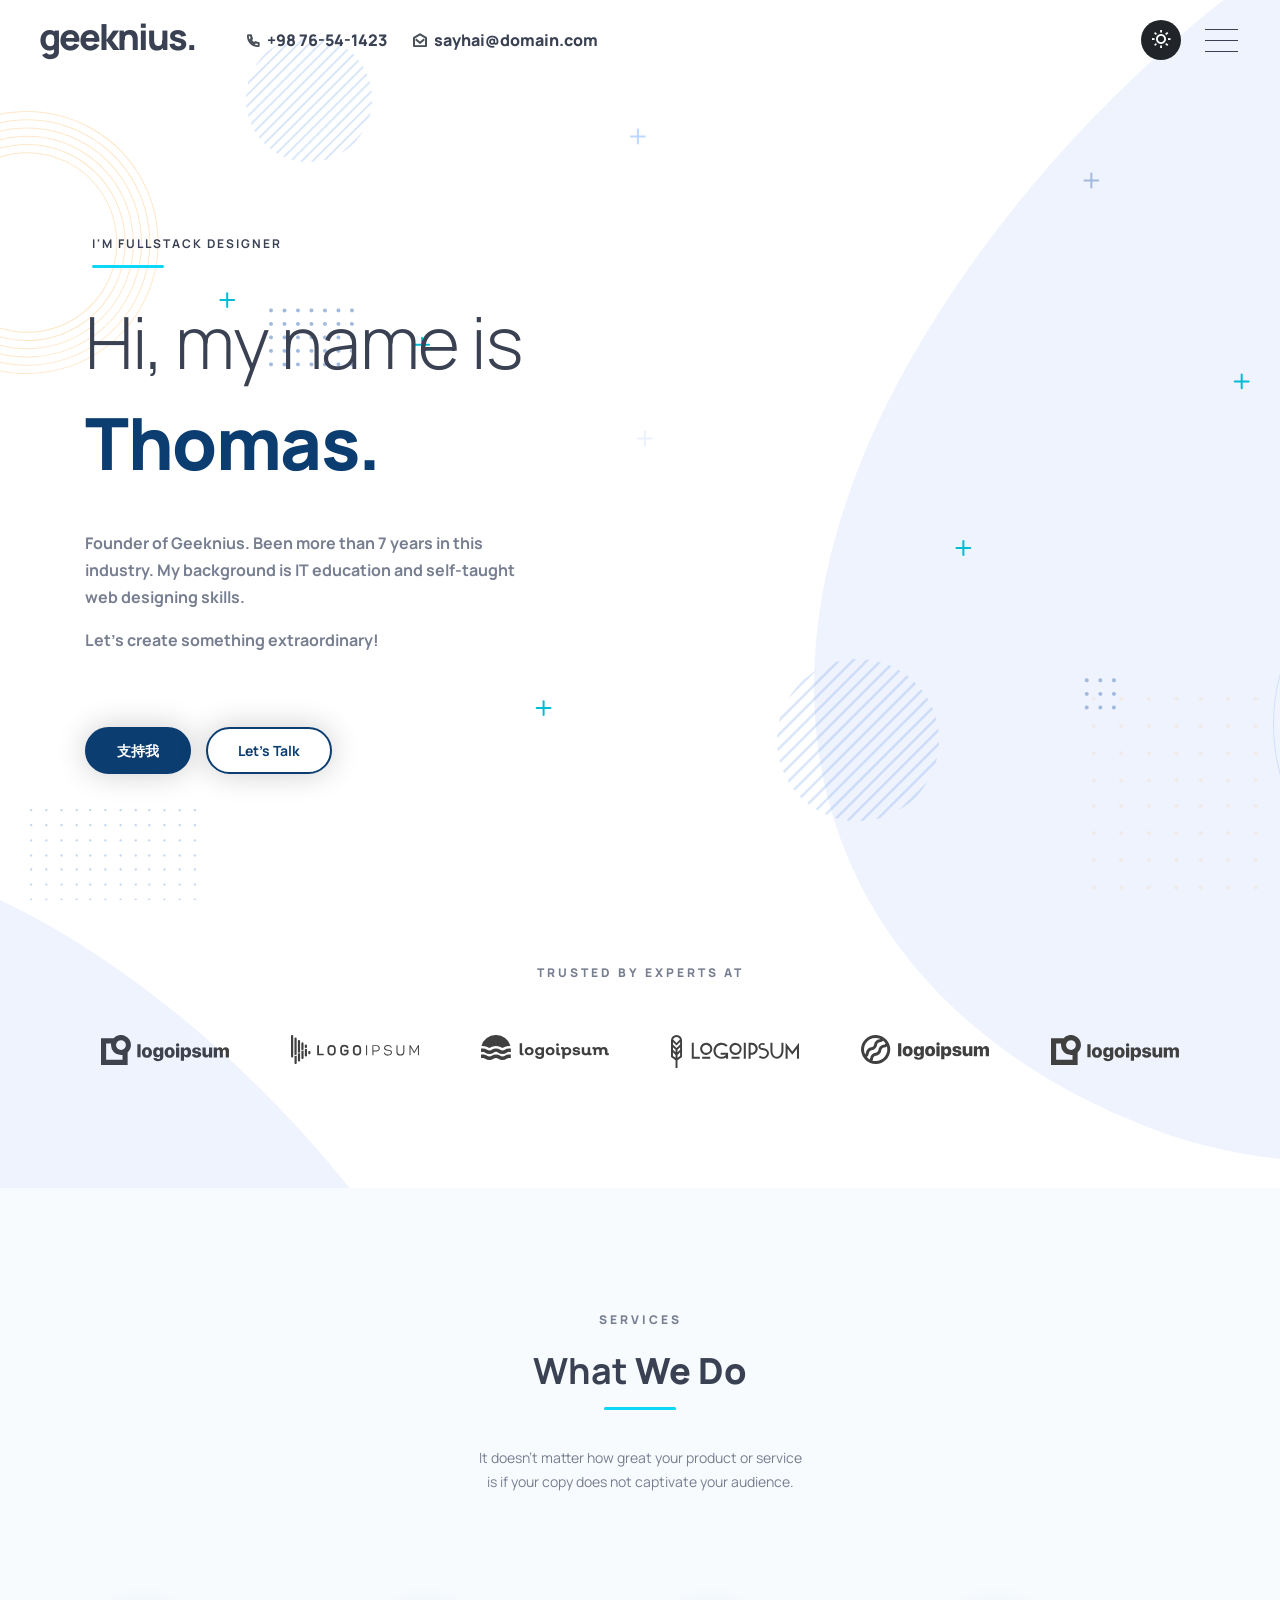
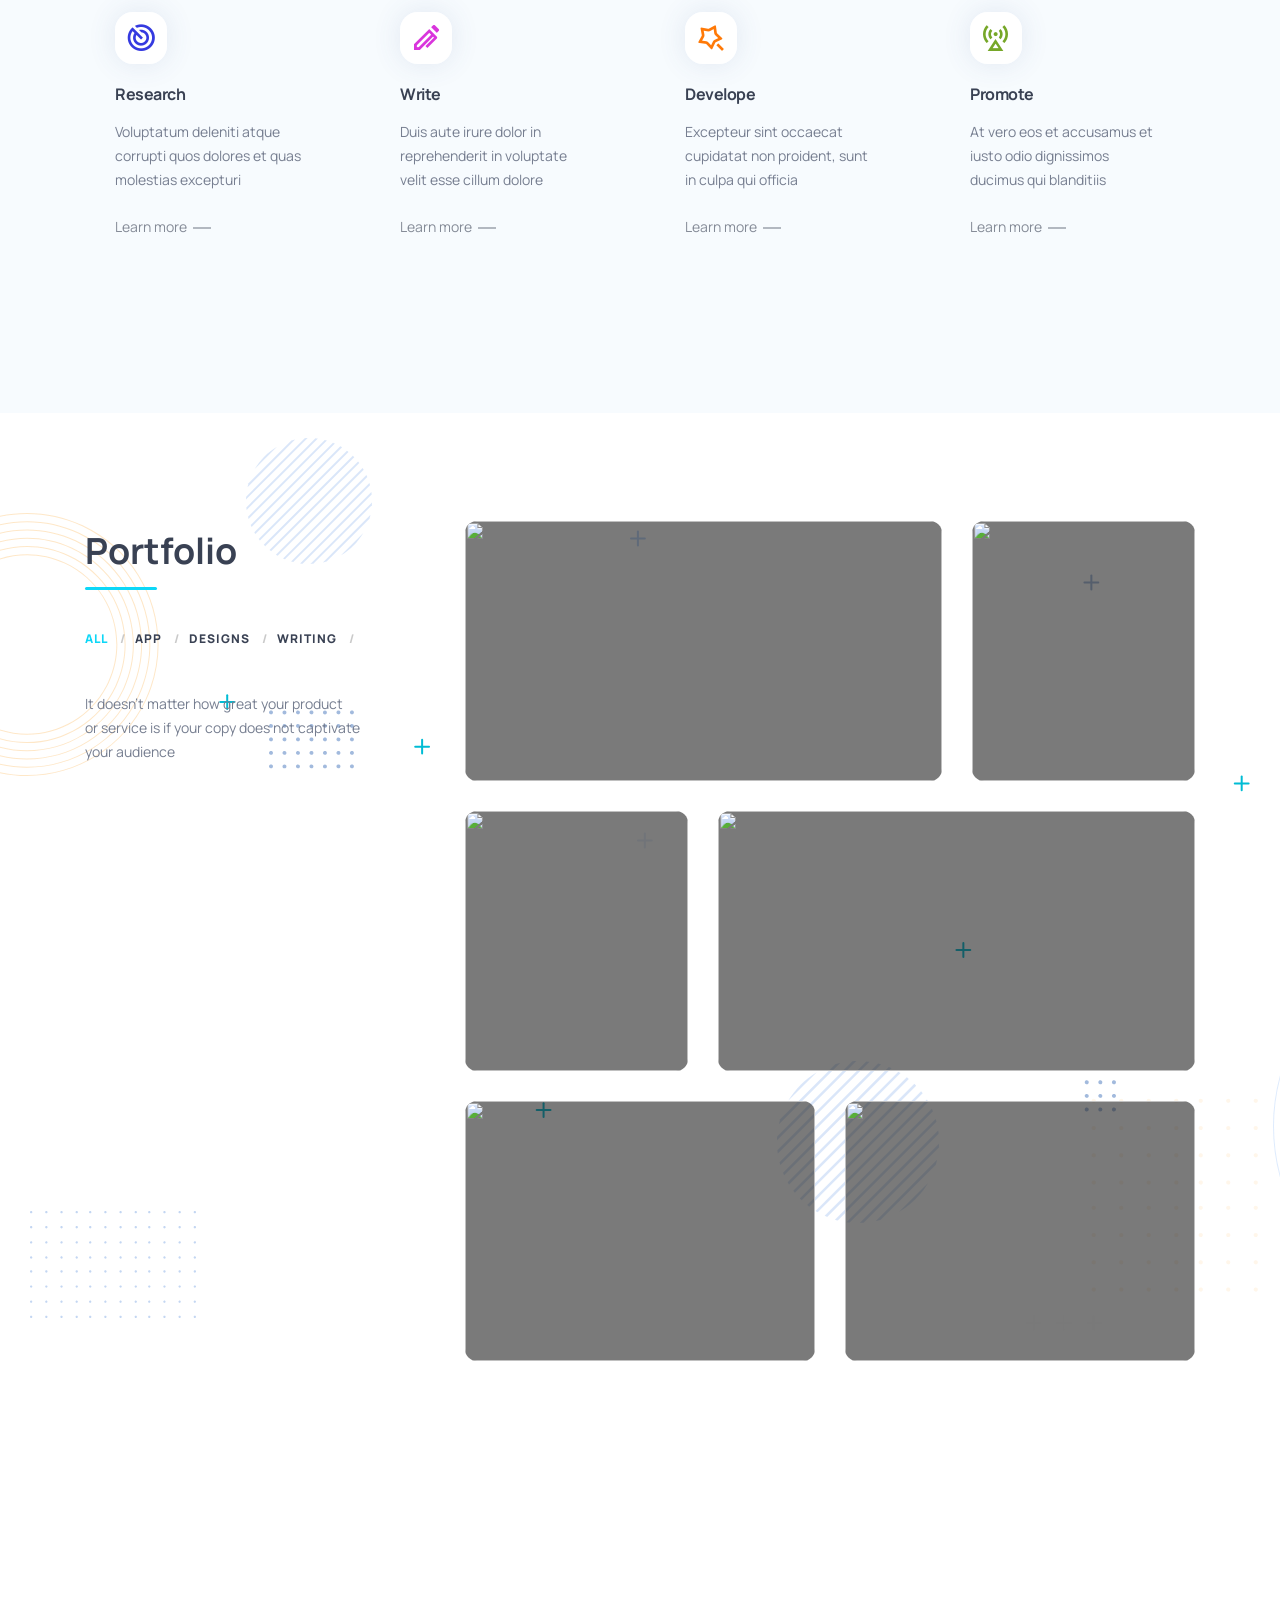
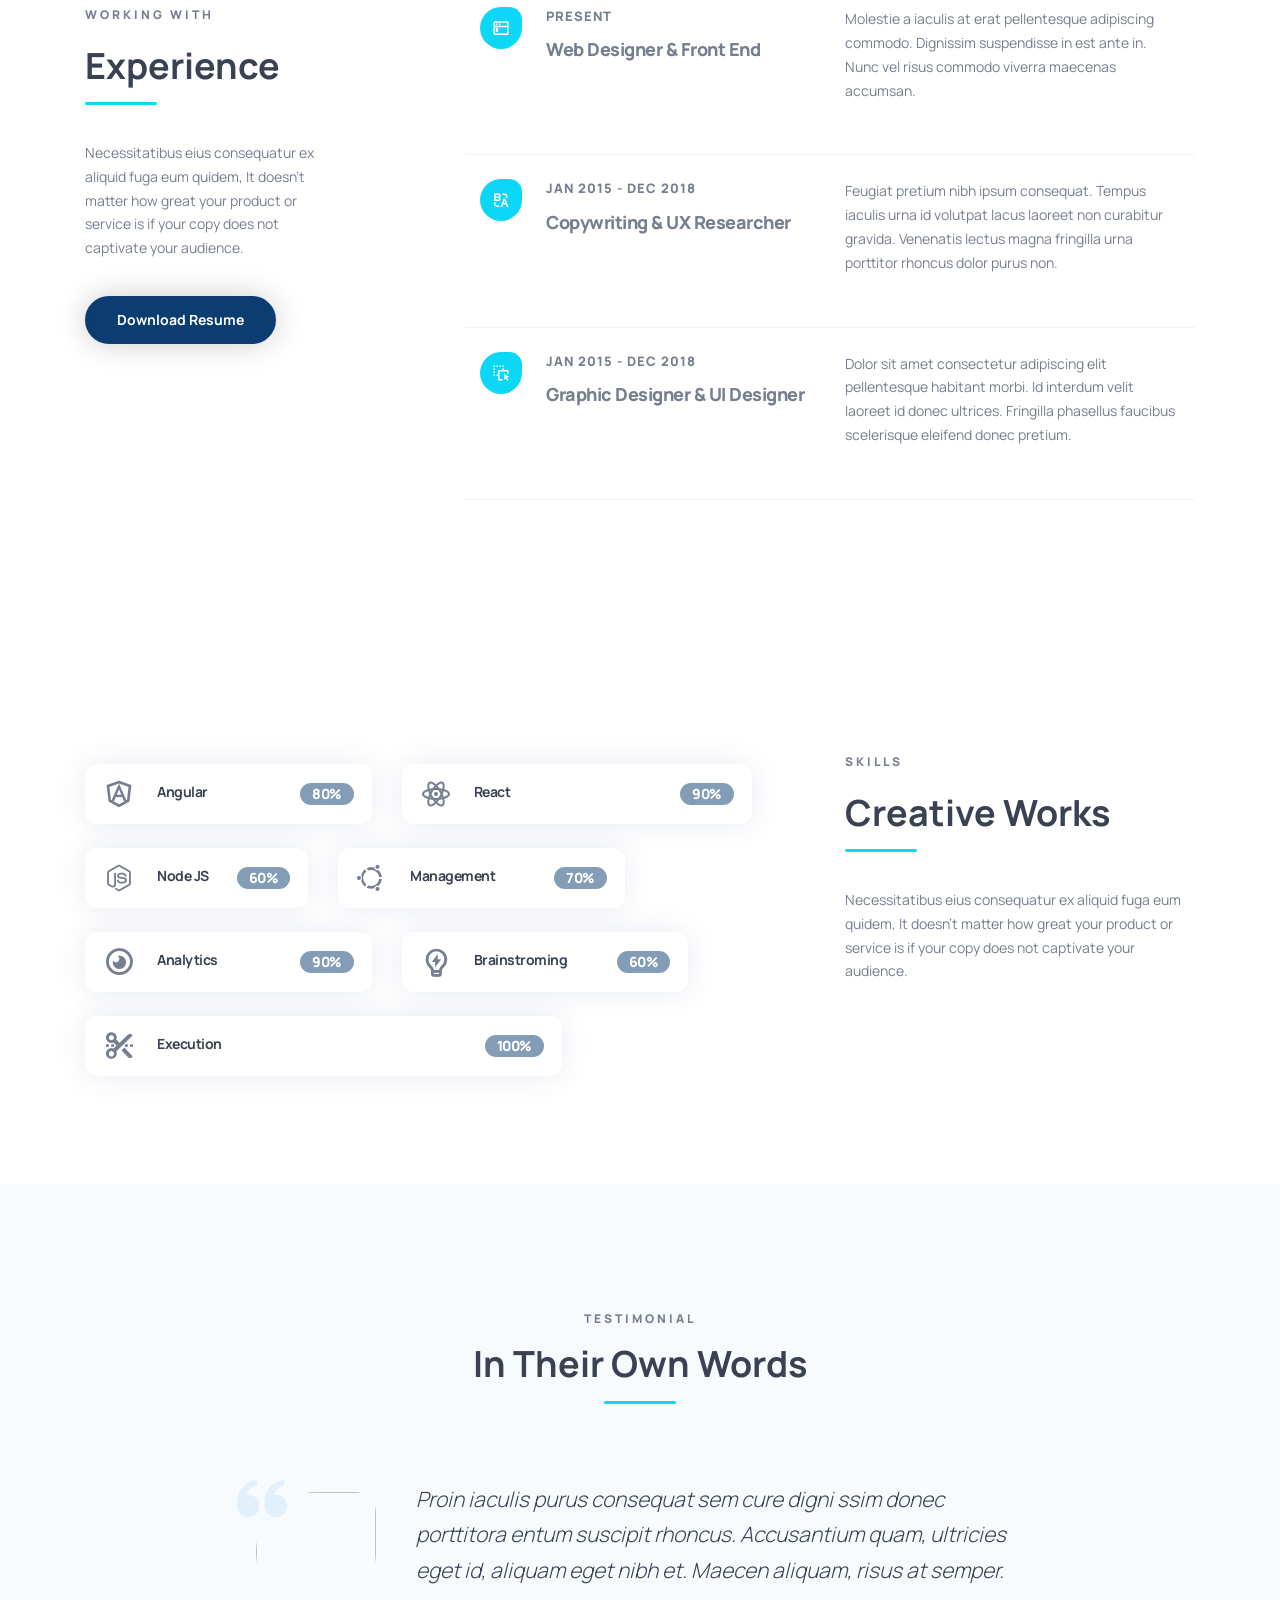
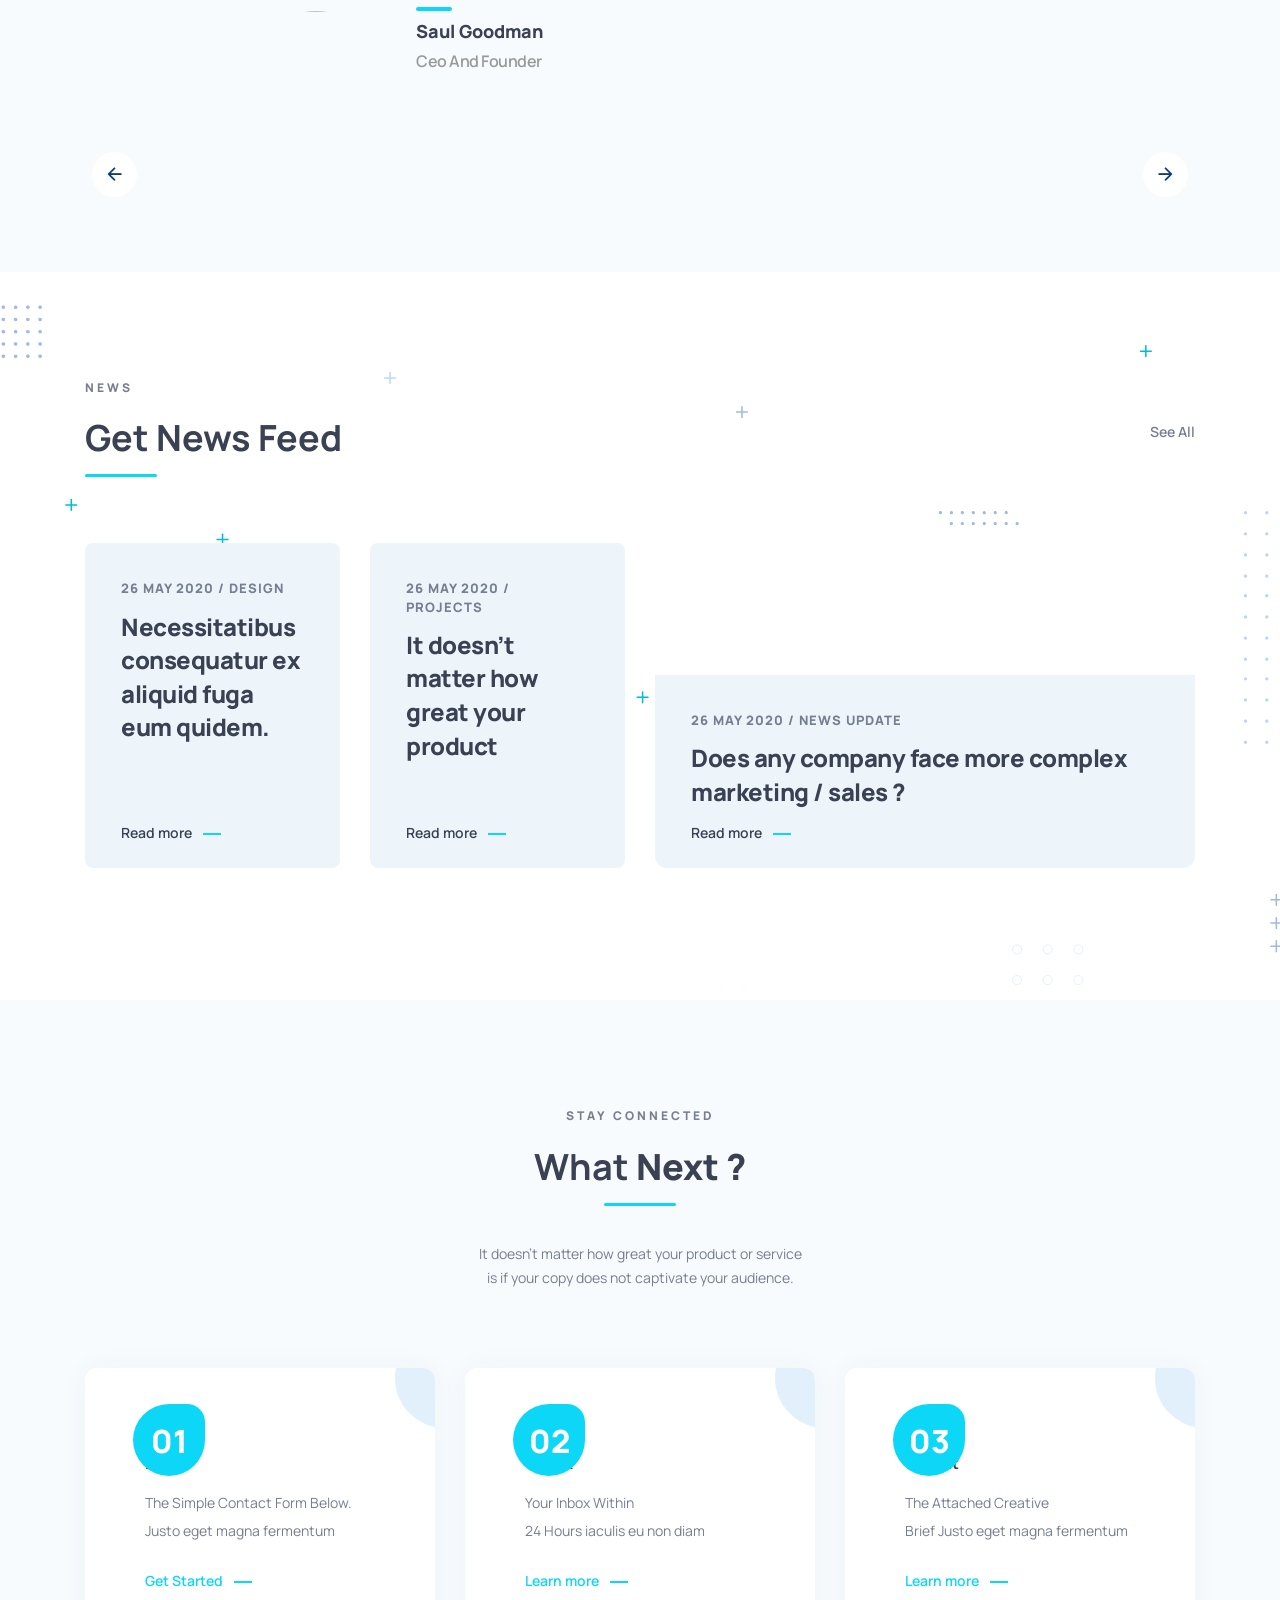
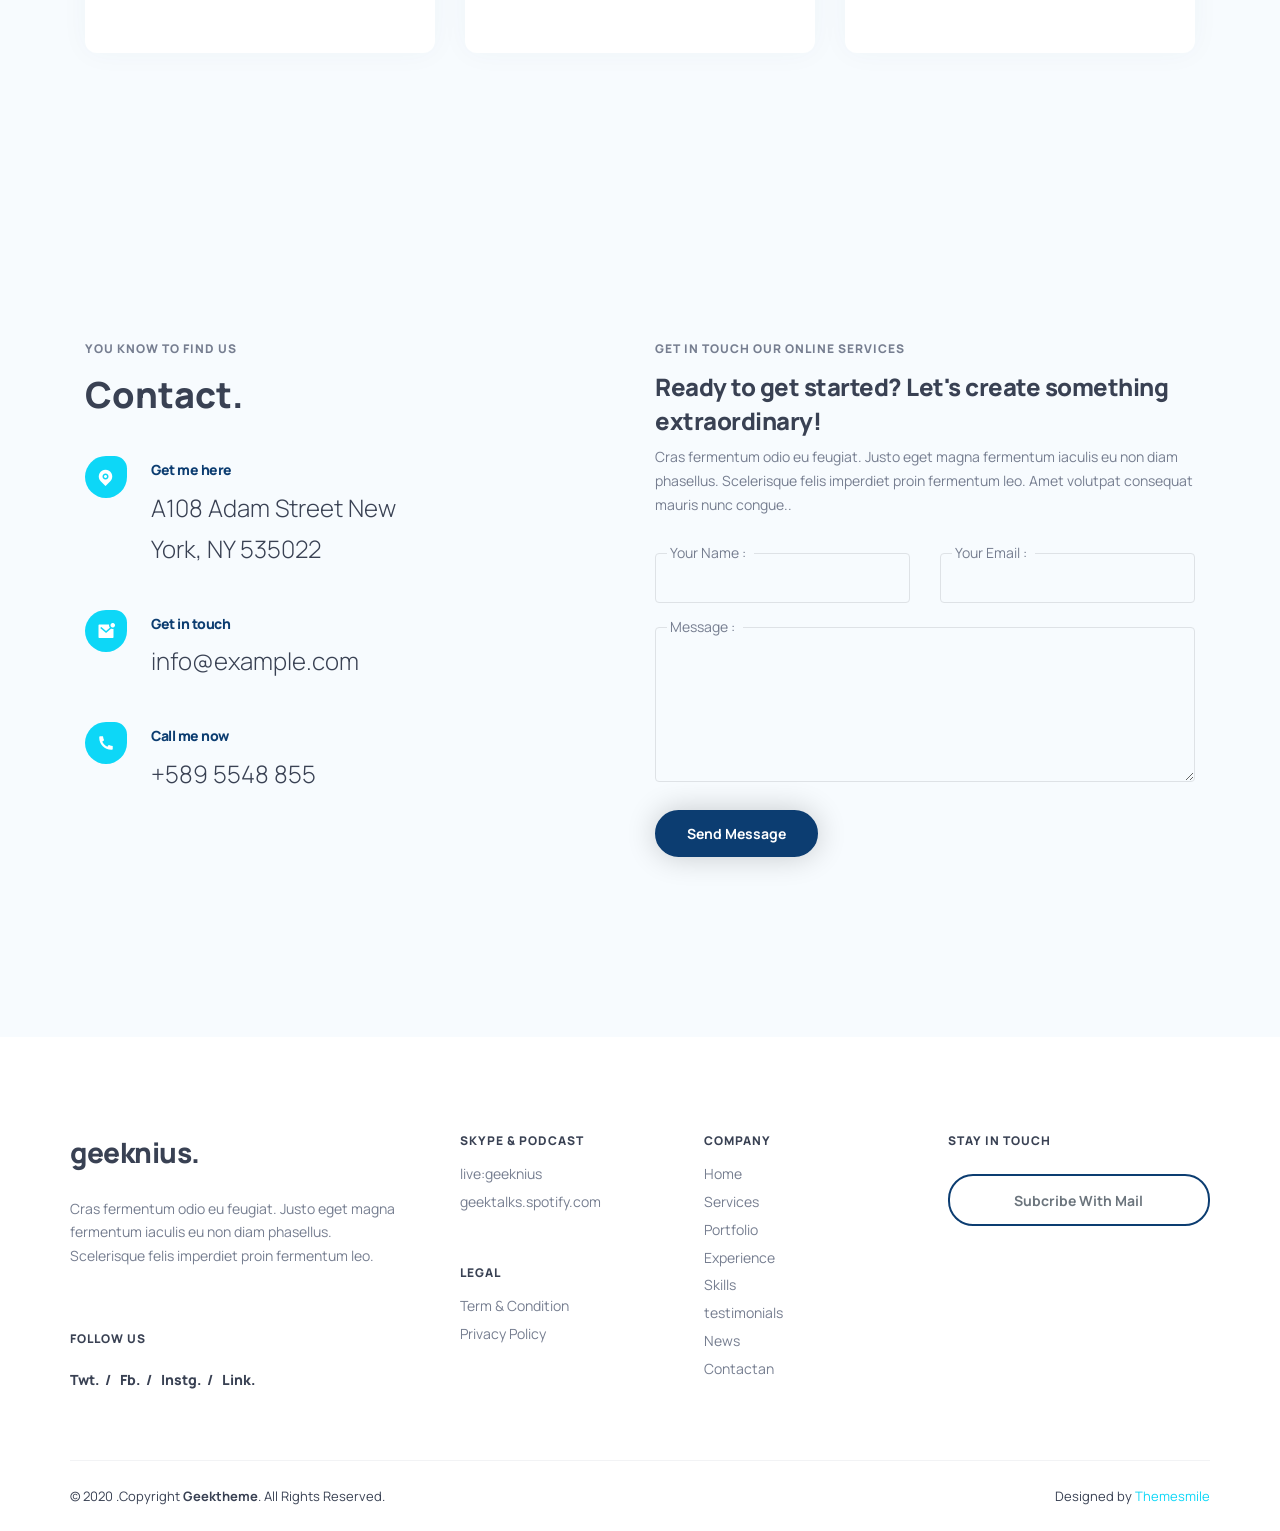
==== commit 8bb1ae22: "支持我" ====
--- a/index.html
+++ b/index.html
@@ -1,6 +1,5 @@
 <!DOCTYPE html>
 <html lang="en">
-
 <head>
   <meta charset="utf-8">
   <meta name="viewport" content="width=device-width, initial-scale=1, shrink-to-fit=no">
@@ -95,7 +94,7 @@
           <p> Let's create something extraordinary!</p>
 
           <div>
-            <a href="#about" class="btn-get-started-solid scrollto">My Work</a>
+            <a href="#about" class="btn-get-started-solid scrollto">支持我</a>
             <a href="#about" class="btn-get-started scrollto">Let's Talk</a>
           </div>
         </div>
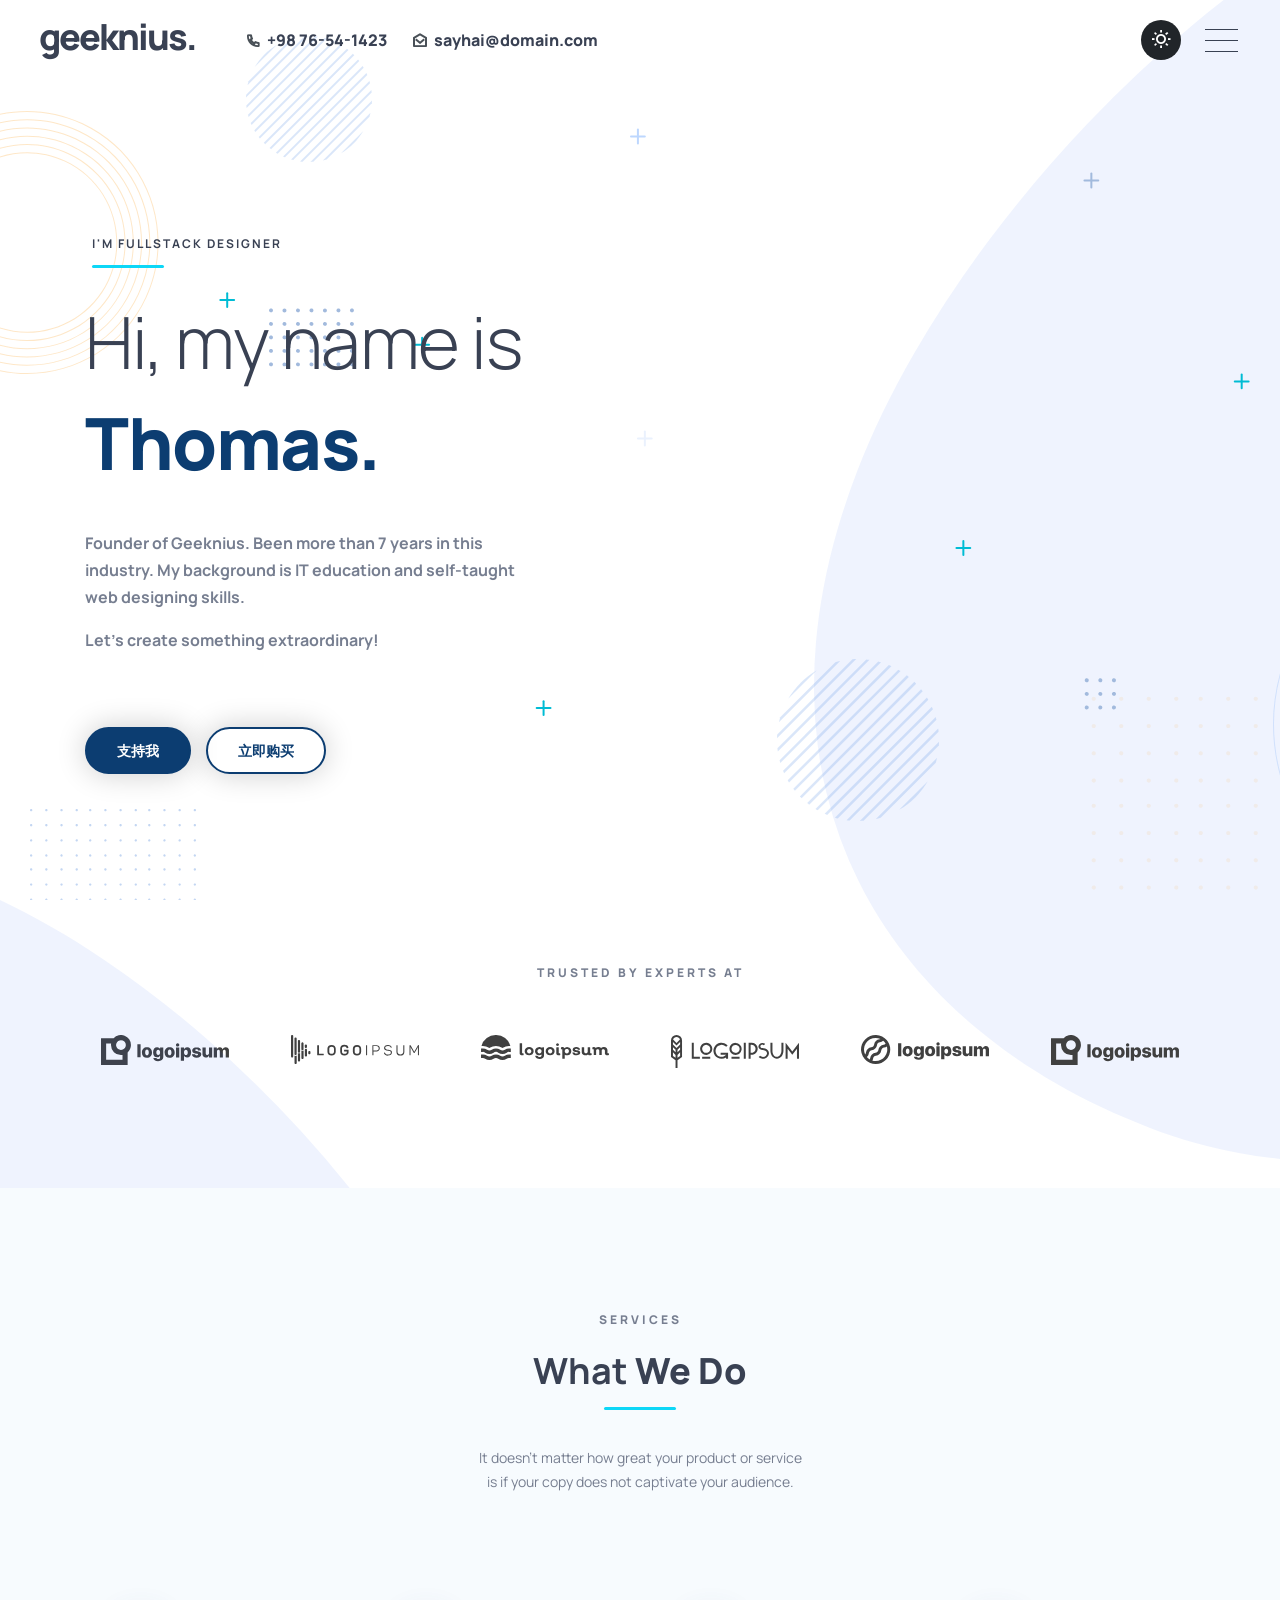
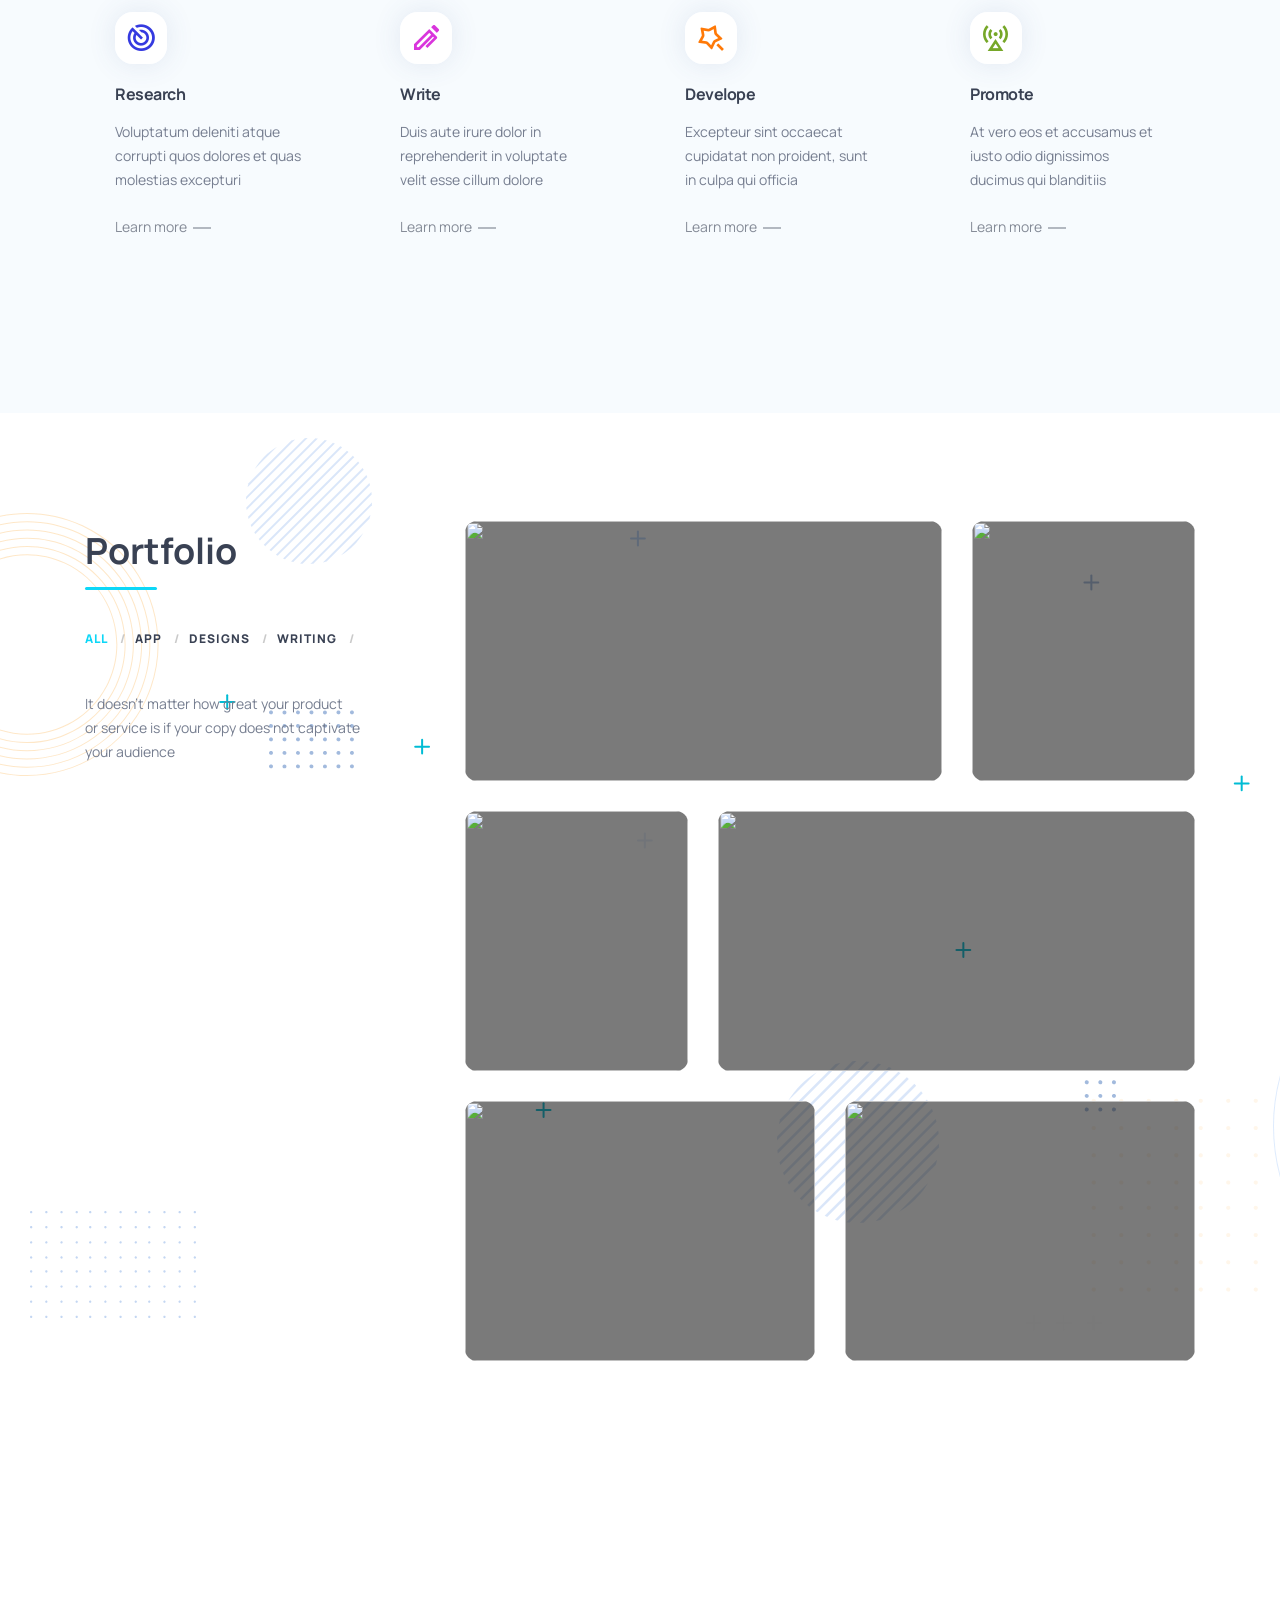
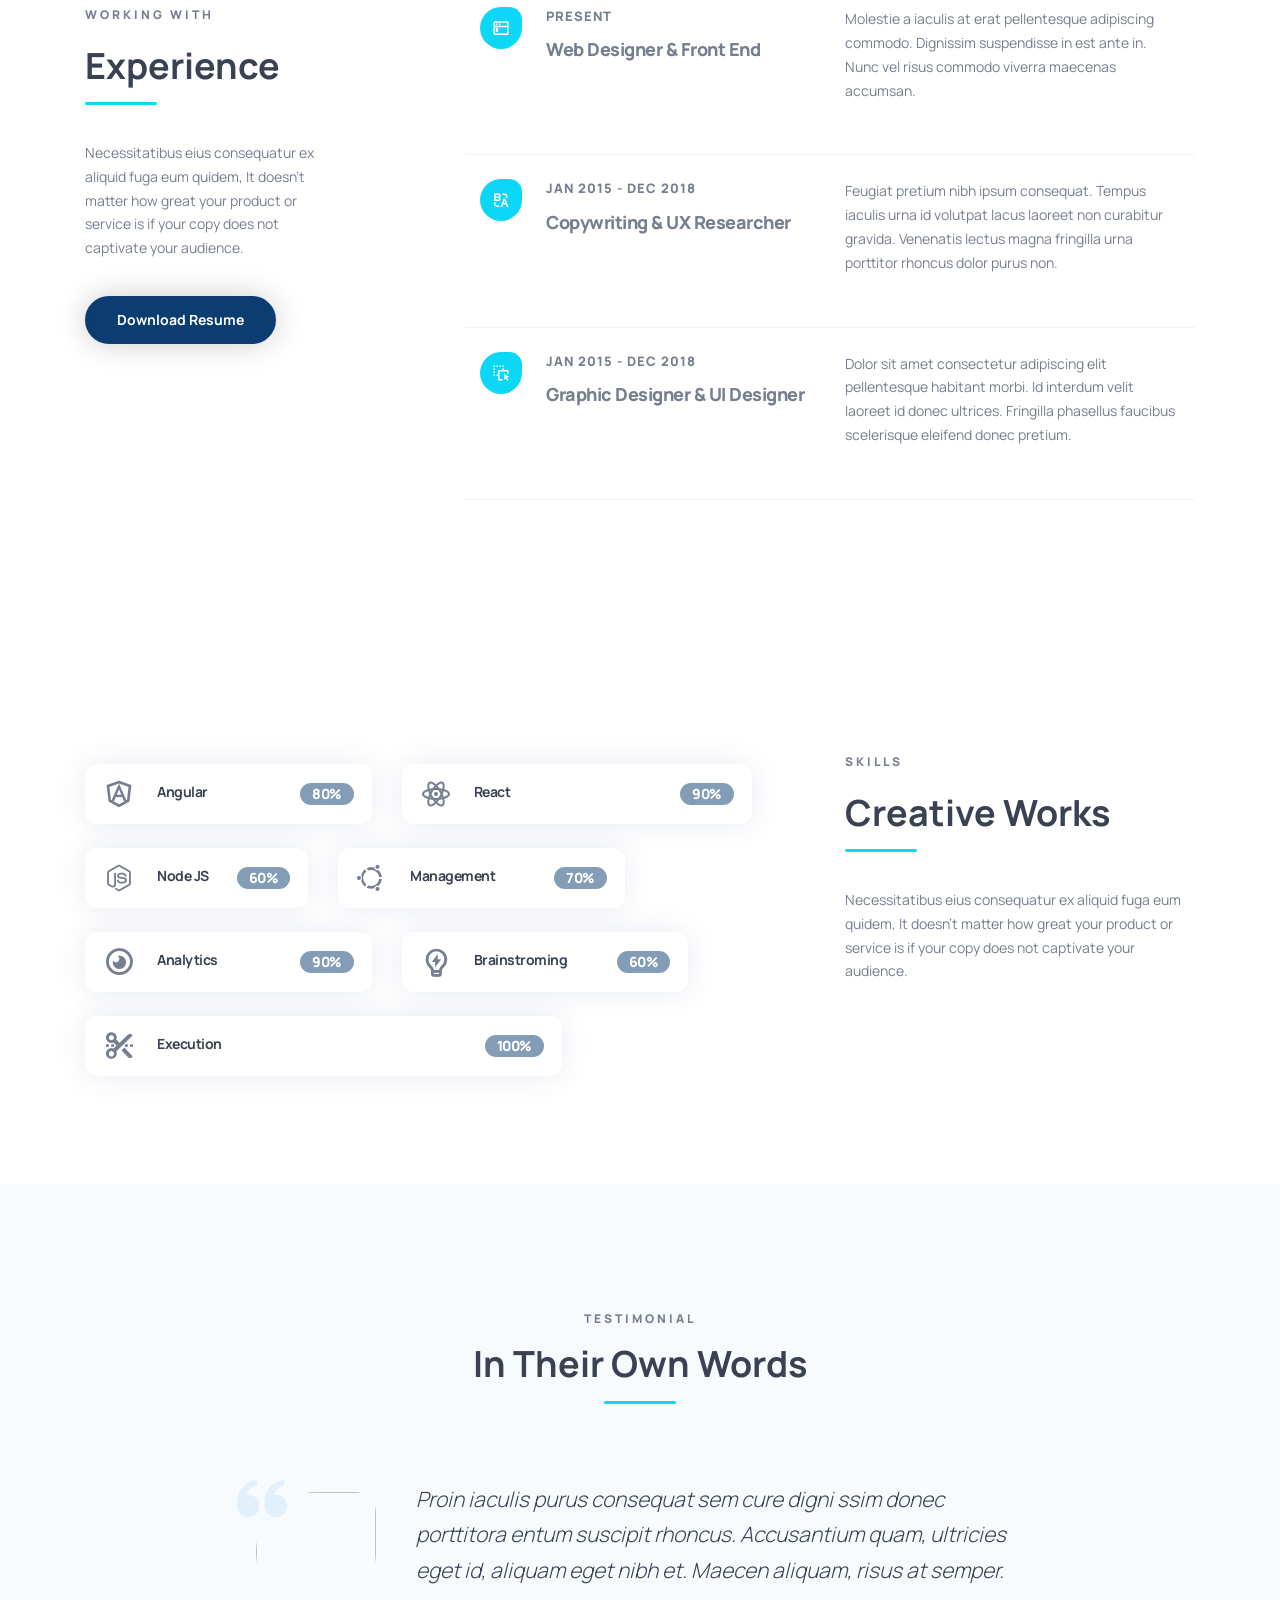
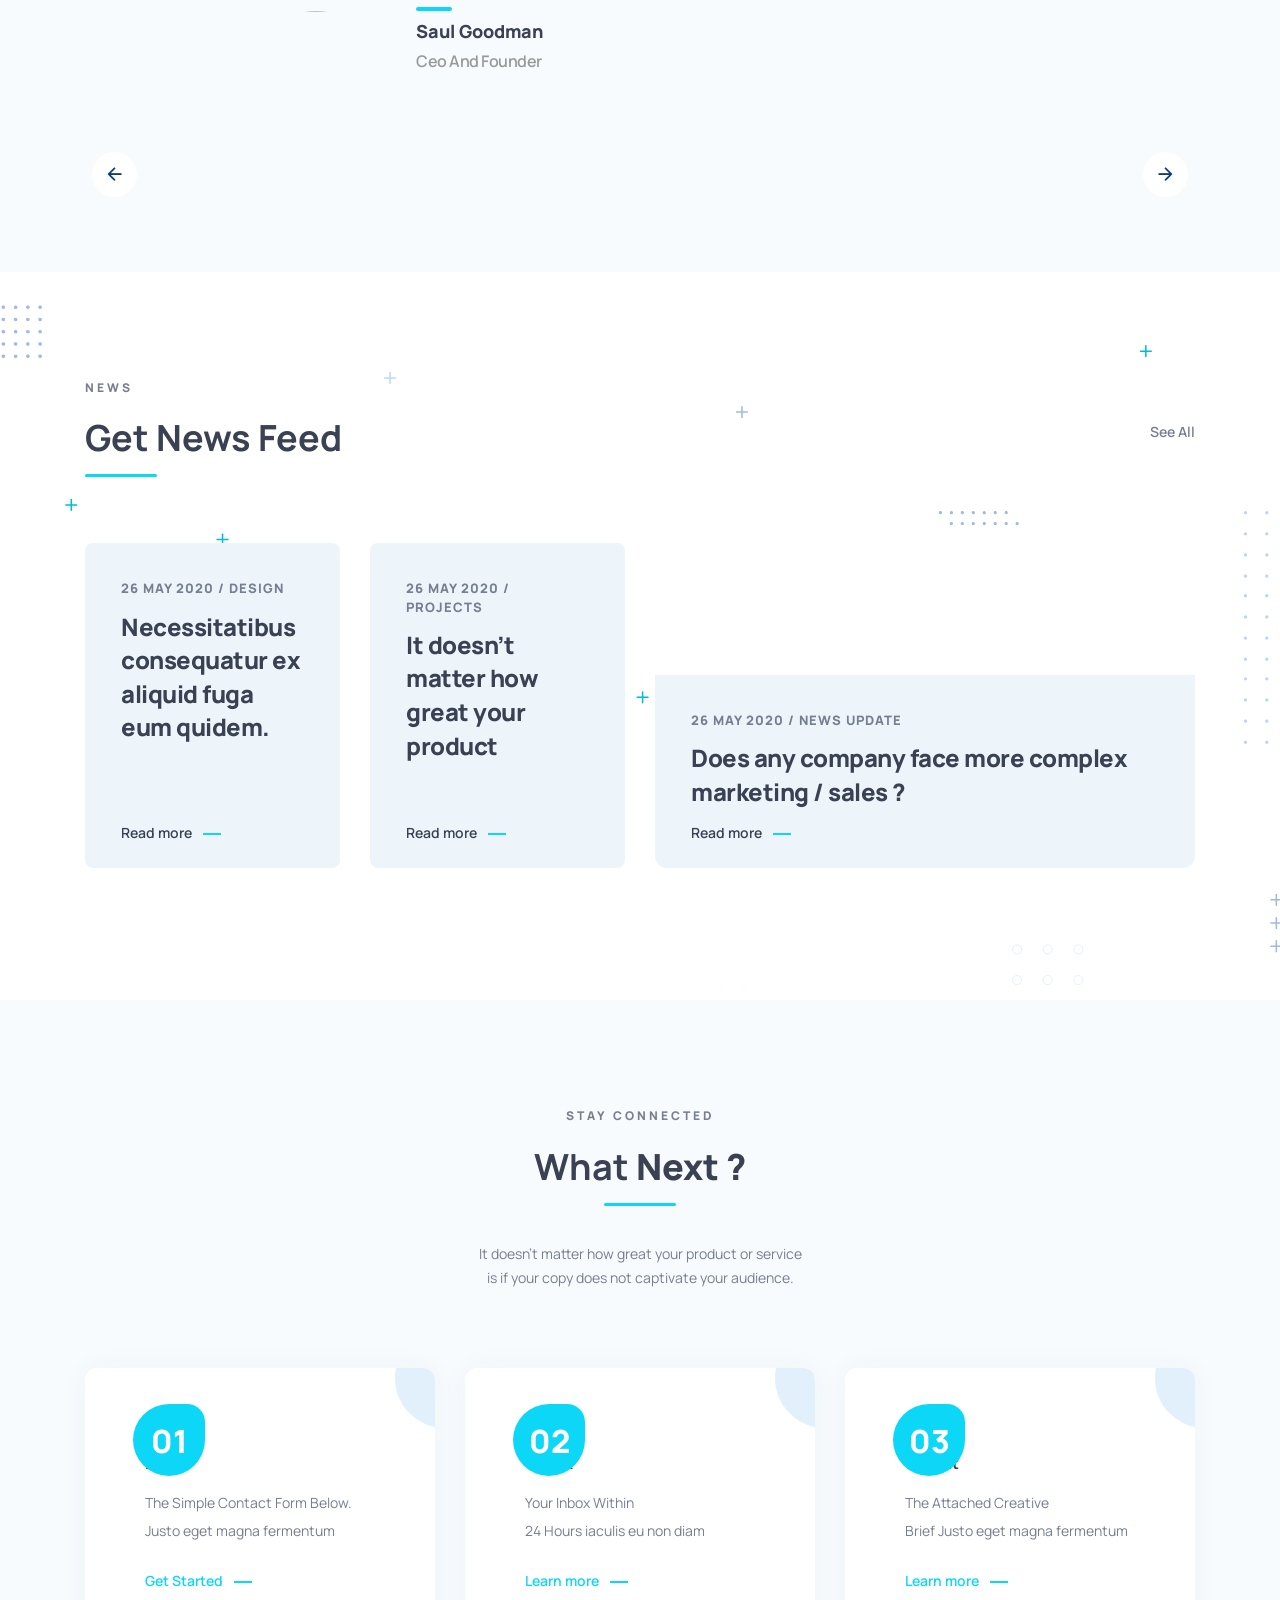
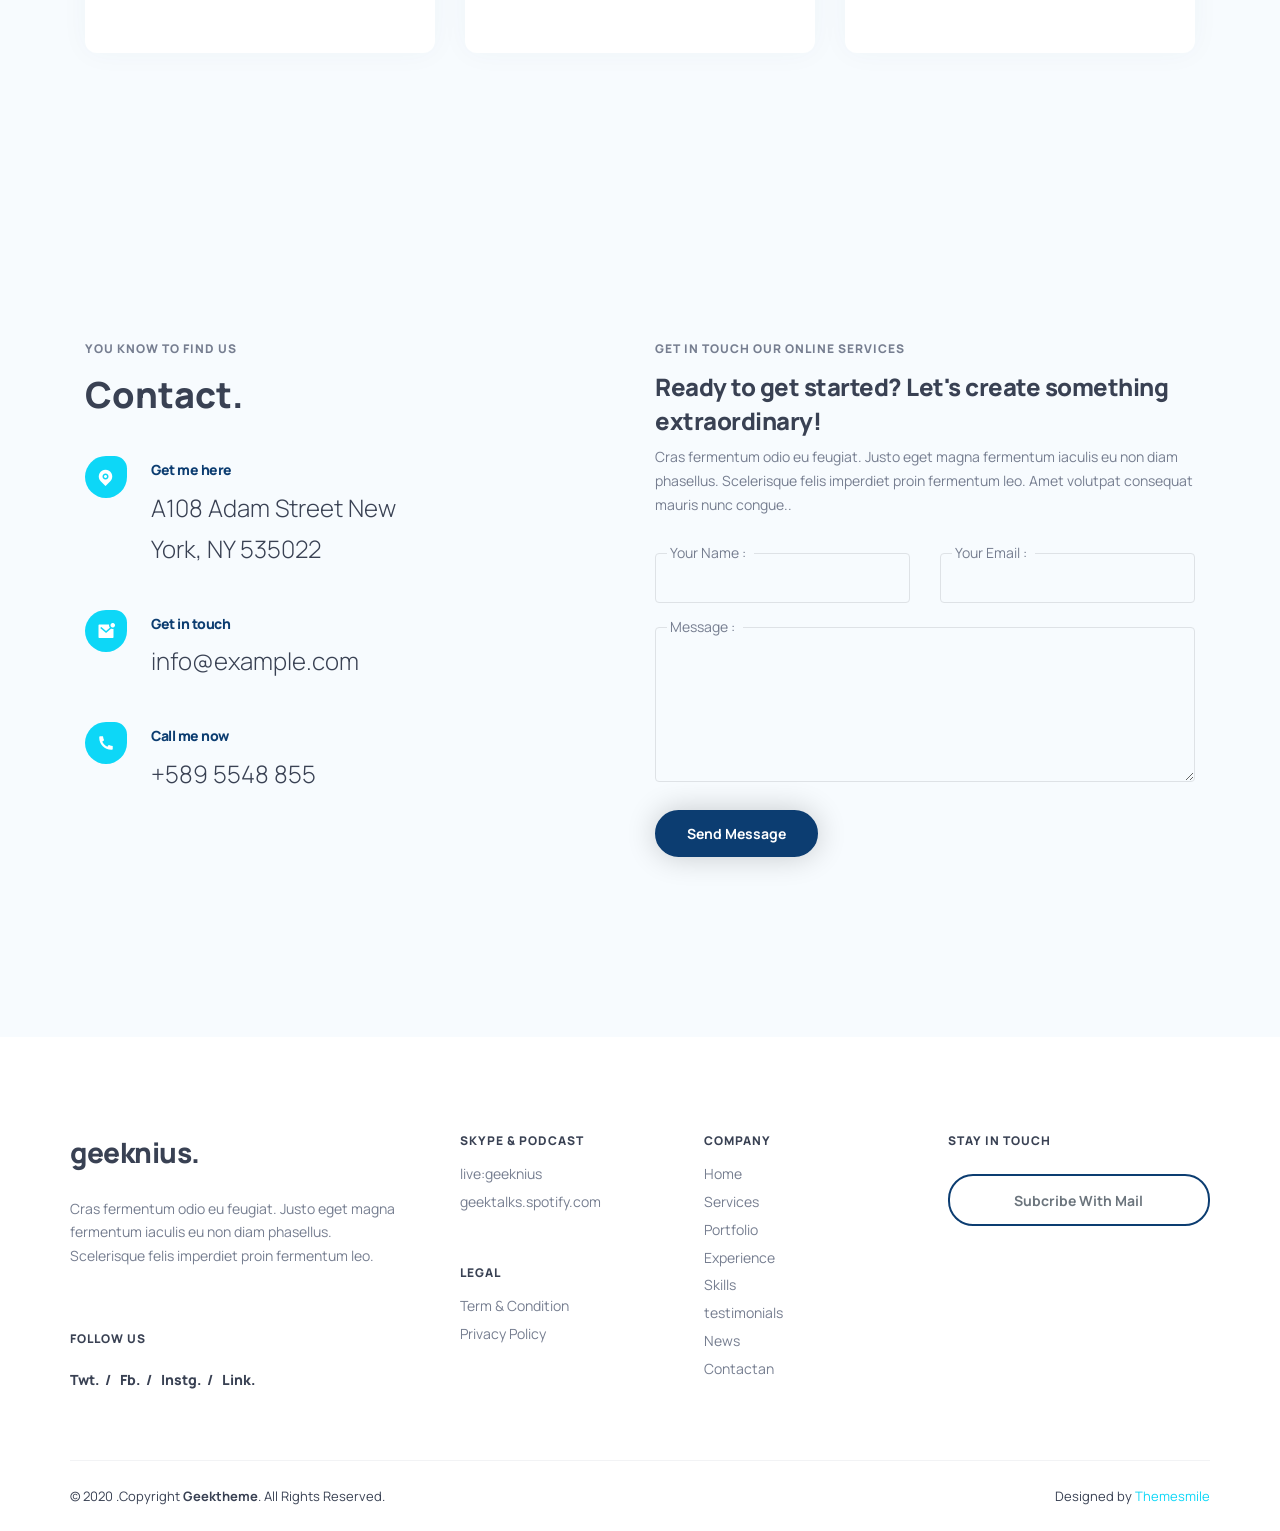
==== commit a83b04a6: "购买" ====
--- a/index.html
+++ b/index.html
@@ -95,7 +95,7 @@
 
           <div>
             <a href="#about" class="btn-get-started-solid scrollto">支持我</a>
-            <a href="#about" class="btn-get-started scrollto">Let's Talk</a>
+            <a href="#about" class="btn-get-started scrollto">立即购买</a>
           </div>
         </div>
 
